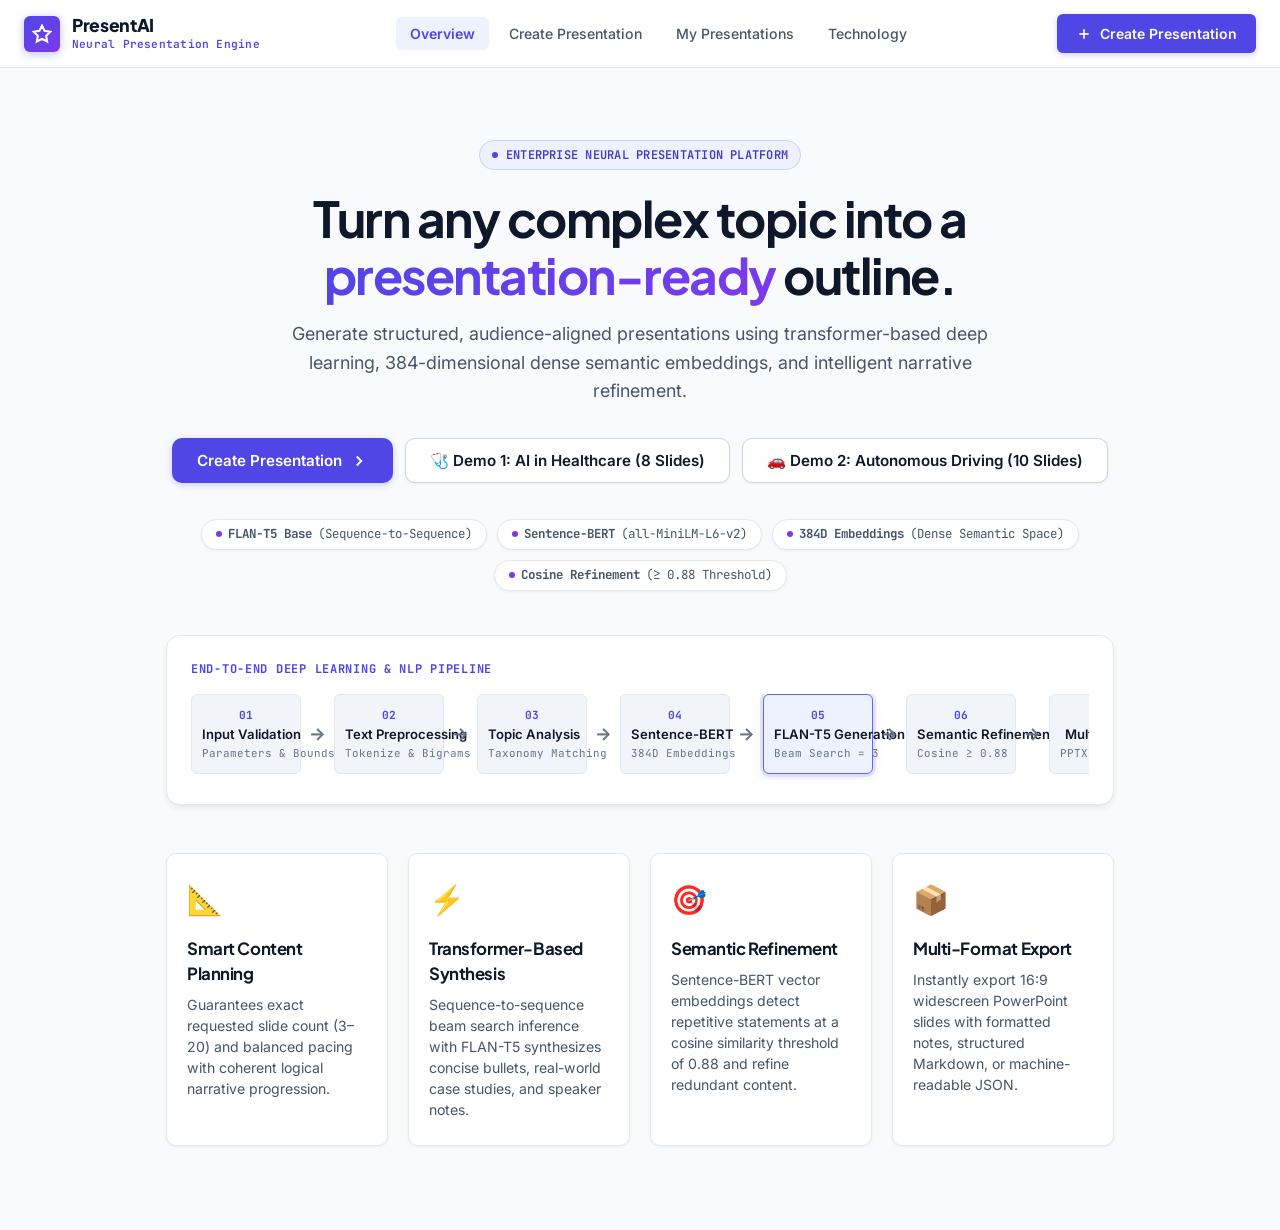
==== ai_presentation_generator/frontend/index.html @ 5491ff40 "feat: complete AI Presentation Generator with neural NLP pipeline, Stitch UI, and clean PPTX export" ====
<!DOCTYPE html>
<html lang="en">
<head>
  <meta charset="UTF-8">
  <meta name="viewport" content="width=device-width, initial-scale=1.0">
  <title>PresentAI | Deep Learning Presentation Engine</title>
  <link rel="preconnect" href="https://fonts.googleapis.com">
  <link rel="preconnect" href="https://fonts.gstatic.com" crossorigin>
  <link href="https://fonts.googleapis.com/css2?family=Inter:wght@300;400;500;600;700&family=JetBrains+Mono:wght@400;500;600&family=Plus+Jakarta+Sans:wght@500;600;700;800&display=swap" rel="stylesheet">
  <link rel="stylesheet" href="style.css">
</head>
<body>

  <!-- Top Navigation Bar -->
  <header class="navbar">
    <div class="nav-container">
      <div class="brand" onclick="navigateTo('landing')">
        <div class="brand-icon">
          <svg width="20" height="20" viewBox="0 0 24 24" fill="none" stroke="currentColor" stroke-width="2.5"><polygon points="12 2 15.09 8.26 22 9.27 17 14.14 18.18 21.02 12 17.77 5.82 21.02 7 14.14 2 9.27 8.91 8.26 12 2"></polygon></svg>
        </div>
        <div class="brand-text">
          <span class="brand-title">PresentAI</span>
          <span class="brand-sub">Neural Presentation Engine</span>
        </div>
      </div>

      <nav class="nav-links">
        <button class="nav-btn active" id="nav-btn-landing" onclick="navigateTo('landing')">Overview</button>
        <button class="nav-btn" id="nav-btn-create" onclick="navigateTo('create')">Create Presentation</button>
        <button class="nav-btn" id="nav-btn-history" onclick="navigateTo('history')">My Presentations</button>
        <button class="nav-btn" id="nav-btn-about" onclick="navigateTo('about')">Technology</button>
      </nav>

      <div class="nav-actions">
        <button class="btn btn-primary" onclick="navigateTo('create')">
          <svg width="16" height="16" viewBox="0 0 24 24" fill="none" stroke="currentColor" stroke-width="2.5"><line x1="12" y1="5" x2="12" y2="19"></line><line x1="5" y1="12" x2="19" y2="12"></line></svg>
          Create Presentation
        </button>
      </div>
    </div>
  </header>

  <!-- Main Application Container -->
  <main class="main-content">

    <!-- ==================== SCREEN 1: LANDING PAGE ==================== -->
    <section id="screen-landing" class="screen-view active">
      <div class="hero-section">
        <div class="badge-pill">
          <span class="badge-dot"></span>
          ENTERPRISE NEURAL PRESENTATION PLATFORM
        </div>
        <h1 class="hero-headline">
          Turn any complex topic into a <span class="gradient-text">presentation-ready</span> outline.
        </h1>
        <p class="hero-description">
          Generate structured, audience-aligned presentations using transformer-based deep learning, 384-dimensional dense semantic embeddings, and intelligent narrative refinement.
        </p>

        <div class="hero-actions">
          <button class="btn btn-primary btn-lg" onclick="navigateTo('create')">
            Create Presentation
            <svg width="18" height="18" viewBox="0 0 24 24" fill="none" stroke="currentColor" stroke-width="2.5"><polyline points="9 18 15 12 9 6"></polyline></svg>
          </button>
          <button class="btn btn-secondary btn-lg" onclick="loadDemoPresentation('healthcare')">
            🩺 Demo 1: AI in Healthcare (8 Slides)
          </button>
          <button class="btn btn-secondary btn-lg" onclick="loadDemoPresentation('autonomous_driving')">
            🚗 Demo 2: Autonomous Driving (10 Slides)
          </button>
        </div>

        <!-- Tech Badges -->
        <div class="tech-badges-row">
          <div class="tech-badge">
            <span class="tech-badge-dot"></span>
            <strong>FLAN-T5 Base</strong> (Sequence-to-Sequence)
          </div>
          <div class="tech-badge">
            <span class="tech-badge-dot"></span>
            <strong>Sentence-BERT</strong> (all-MiniLM-L6-v2)
          </div>
          <div class="tech-badge">
            <span class="tech-badge-dot"></span>
            <strong>384D Embeddings</strong> (Dense Semantic Space)
          </div>
          <div class="tech-badge">
            <span class="tech-badge-dot"></span>
            <strong>Cosine Refinement</strong> (&ge; 0.88 Threshold)
          </div>
        </div>

        <!-- Visual Pipeline Representation -->
        <div class="pipeline-card">
          <div class="pipeline-title">END-TO-END DEEP LEARNING & NLP PIPELINE</div>
          <div class="pipeline-flow">
            <div class="flow-step">
              <div class="step-num">01</div>
              <div class="step-name">Input Validation</div>
              <div class="step-sub">Parameters & Bounds</div>
            </div>
            <div class="flow-arrow">&rarr;</div>
            <div class="flow-step">
              <div class="step-num">02</div>
              <div class="step-name">Text Preprocessing</div>
              <div class="step-sub">Tokenize & Bigrams</div>
            </div>
            <div class="flow-arrow">&rarr;</div>
            <div class="flow-step">
              <div class="step-num">03</div>
              <div class="step-name">Topic Analysis</div>
              <div class="step-sub">Taxonomy Matching</div>
            </div>
            <div class="flow-arrow">&rarr;</div>
            <div class="flow-step">
              <div class="step-num">04</div>
              <div class="step-name">Sentence-BERT</div>
              <div class="step-sub">384D Embeddings</div>
            </div>
            <div class="flow-arrow">&rarr;</div>
            <div class="flow-step highlight">
              <div class="step-num">05</div>
              <div class="step-name">FLAN-T5 Generation</div>
              <div class="step-sub">Beam Search = 3</div>
            </div>
            <div class="flow-arrow">&rarr;</div>
            <div class="flow-step">
              <div class="step-num">06</div>
              <div class="step-name">Semantic Refinement</div>
              <div class="step-sub">Cosine &ge; 0.88</div>
            </div>
            <div class="flow-arrow">&rarr;</div>
            <div class="flow-step">
              <div class="step-num">07</div>
              <div class="step-name">Multi-Export</div>
              <div class="step-sub">PPTX / MD / JSON</div>
            </div>
          </div>
        </div>

        <!-- Feature Cards Grid -->
        <div class="features-grid">
          <div class="feature-card">
            <div class="feature-icon">📐</div>
            <h3>Smart Content Planning</h3>
            <p>Guarantees exact requested slide count (3–20) and balanced pacing with coherent logical narrative progression.</p>
          </div>
          <div class="feature-card">
            <div class="feature-icon">⚡</div>
            <h3>Transformer-Based Synthesis</h3>
            <p>Sequence-to-sequence beam search inference with FLAN-T5 synthesizes concise bullets, real-world case studies, and speaker notes.</p>
          </div>
          <div class="feature-card">
            <div class="feature-icon">🎯</div>
            <h3>Semantic Refinement</h3>
            <p>Sentence-BERT vector embeddings detect repetitive statements at a cosine similarity threshold of 0.88 and refine redundant content.</p>
          </div>
          <div class="feature-card">
            <div class="feature-icon">📦</div>
            <h3>Multi-Format Export</h3>
            <p>Instantly export 16:9 widescreen PowerPoint slides with formatted notes, structured Markdown, or machine-readable JSON.</p>
          </div>
        </div>
      </div>
    </section>

    <!-- ==================== SCREEN 2: CREATE PRESENTATION ==================== -->
    <section id="screen-create" class="screen-view">
      <div class="create-layout">
        <!-- LEFT: Input Panel -->
        <div class="panel input-panel">
          <div class="panel-header">
            <h2 class="panel-title">Create your presentation</h2>
            <p class="panel-desc">Configure your presentation parameters or choose a featured preset below.</p>
          </div>

          <!-- Featured Quick Templates / Presets -->
          <div class="presets-section">
            <div class="presets-label">FEATURED PRESETS (ONE-CLICK DEMO):</div>
            <div class="presets-btn-group">
              <button type="button" class="preset-btn" id="preset-btn-healthcare" onclick="applyPreset('healthcare')">
                🩺 AI in Healthcare (8 Slides, 12 min)
              </button>
              <button type="button" class="preset-btn" id="preset-btn-autodrive" onclick="applyPreset('autonomous_driving')">
                🚗 Autonomous Vehicles (10 Slides, 15 min)
              </button>
            </div>
          </div>

          <form id="presentation-form" onsubmit="handleGenerate(event)">
            <!-- Topic Input -->
            <div class="form-group">
              <label for="input-topic">Presentation Topic <span class="required">*</span></label>
              <input type="text" id="input-topic" class="form-control" placeholder="e.g. Artificial Intelligence in Healthcare" required value="Artificial Intelligence in Healthcare" oninput="updateLivePreview()">
            </div>

            <!-- Objective Input -->
            <div class="form-group">
              <label for="input-objective">Presentation Objective <span class="required">*</span></label>
              <textarea id="input-objective" class="form-control" rows="2" placeholder="What should your audience understand?" required oninput="updateLivePreview()">Explain how AI is transforming healthcare diagnosis and patient care</textarea>
            </div>

            <!-- Two Column Controls -->
            <div class="form-row">
              <div class="form-group col-half">
                <label for="select-audience">Target Audience</label>
                <select id="select-audience" class="form-control" onchange="updateLivePreview()">
                  <option value="College Students" selected>College Students</option>
                  <option value="Engineering Faculty">Engineering Faculty</option>
                  <option value="Researchers">Researchers</option>
                  <option value="Corporate Executives">Corporate Executives</option>
                  <option value="General Audience">General Audience</option>
                </select>
              </div>

              <div class="form-group col-half">
                <label for="select-type">Presentation Type</label>
                <select id="select-type" class="form-control" onchange="updateLivePreview()">
                  <option value="Technical Seminar" selected>Technical Seminar</option>
                  <option value="Academic Presentation">Academic Presentation</option>
                  <option value="Workshop">Workshop</option>
                  <option value="Case Study">Case Study</option>
                  <option value="Research Presentation">Research Presentation</option>
                  <option value="Corporate Briefing">Corporate Briefing</option>
                </select>
              </div>
            </div>

            <!-- Difficulty Segmented Radio -->
            <div class="form-group">
              <label>Difficulty Level</label>
              <div class="segmented-control">
                <input type="radio" id="diff-beginner" name="difficulty" value="Beginner" onchange="updateLivePreview()">
                <label for="diff-beginner">Beginner</label>

                <input type="radio" id="diff-intermediate" name="difficulty" value="Intermediate" checked onchange="updateLivePreview()">
                <label for="diff-intermediate">Intermediate</label>

                <input type="radio" id="diff-advanced" name="difficulty" value="Advanced" onchange="updateLivePreview()">
                <label for="diff-advanced">Advanced</label>
              </div>
            </div>

            <!-- Sliders: Slides and Duration -->
            <div class="form-row sliders-row">
              <div class="form-group col-half">
                <div class="slider-header">
                  <label for="range-slides">Slide Count (3–20)</label>
                  <span class="range-badge" id="val-slides">8 slides</span>
                </div>
                <input type="range" id="range-slides" min="3" max="20" value="8" class="range-slider" oninput="document.getElementById('val-slides').innerText = this.value + ' slides'; updateLivePreview()">
              </div>

              <div class="form-group col-half">
                <div class="slider-header">
                  <label for="range-duration">Duration (3–60 min)</label>
                  <span class="range-badge" id="val-duration">12 mins</span>
                </div>
                <input type="range" id="range-duration" min="3" max="60" value="12" class="range-slider" oninput="document.getElementById('val-duration').innerText = this.value + ' mins'; updateLivePreview()">
              </div>
            </div>

            <!-- Error Banner -->
            <div id="form-error-banner" class="alert-box alert-error" style="display: none;"></div>

            <!-- Submit Button -->
            <div class="form-actions">
              <button type="submit" class="btn btn-primary btn-block btn-lg" id="btn-generate">
                <svg width="18" height="18" viewBox="0 0 24 24" fill="none" stroke="currentColor" stroke-width="2.5"><polygon points="13 2 3 14 12 14 11 22 21 10 12 10 13 2"></polygon></svg>
                Generate Presentation
              </button>
            </div>
          </form>
        </div>

        <!-- RIGHT: Live Summary & System Info Panel -->
        <div class="panel preview-panel">
          <div class="panel-header">
            <h3 class="panel-title">Presentation Preview</h3>
            <p class="panel-desc">Live outline preview and deep learning runtime configuration.</p>
          </div>

          <div class="preview-box">
            <div class="preview-meta">
              <div class="preview-badge" id="preview-domain-tag">Healthcare / Tech</div>
              <h3 id="preview-topic-title" class="preview-title">Artificial Intelligence in Healthcare</h3>
              <p id="preview-objective-text" class="preview-desc">Explain how AI is transforming healthcare diagnosis and patient care</p>
            </div>

            <div class="preview-stats-grid">
              <div class="pstat-item">
                <div class="pstat-label">SLIDES</div>
                <div class="pstat-value" id="preview-stat-slides">8</div>
              </div>
              <div class="pstat-item">
                <div class="pstat-label">DURATION</div>
                <div class="pstat-value" id="preview-stat-duration">12 min</div>
              </div>
              <div class="pstat-item">
                <div class="pstat-label">PACE</div>
                <div class="pstat-value" id="preview-stat-pace">1.5 m/slide</div>
              </div>
              <div class="pstat-item">
                <div class="pstat-label">AUDIENCE</div>
                <div class="pstat-value" id="preview-stat-audience">College</div>
              </div>
            </div>

            <div class="system-specs-card">
              <div class="specs-title">ACTIVE NEURAL CONFIGURATION</div>
              <div class="spec-row">
                <span>Generation Model:</span>
                <strong>google/flan-t5-base</strong>
              </div>
              <div class="spec-row">
                <span>Semantic Model:</span>
                <strong>all-MiniLM-L6-v2</strong>
              </div>
              <div class="spec-row">
                <span>Embedding Size:</span>
                <strong>384 dimensions</strong>
              </div>
              <div class="spec-row">
                <span>Similarity Threshold:</span>
                <strong>0.88 Cosine</strong>
              </div>
              <div class="spec-row">
                <span>Execution Device:</span>
                <strong id="device-indicator">Apple Silicon MPS / GPU</strong>
              </div>
            </div>
          </div>
        </div>
      </div>
    </section>

    <!-- ==================== SCREEN 3: GENERATION STATE ==================== -->
    <section id="screen-generating" class="screen-view">
      <div class="generating-container">
        <div class="generating-card">
          <div class="generating-header">
            <div class="spinner-ring"></div>
            <h2>Building your presentation...</h2>
            <p>The neural engine is analyzing your topic and synthesizing a structured presentation deck.</p>
          </div>

          <!-- Dynamic Status -->
          <div class="dynamic-status-pill">
            <span class="status-pulse"></span>
            <span id="gen-status-text">FLAN-T5 is generating slide 1 of 8...</span>
          </div>

          <!-- Real Progress Stepper -->
          <div class="stepper-list">
            <div class="step-item completed" id="step-1">
              <div class="step-icon">✓</div>
              <div class="step-content">
                <div class="step-label">Input validated</div>
                <div class="step-details">Slide count, topic bounds, and objective verified</div>
              </div>
            </div>
            <div class="step-item completed" id="step-2">
              <div class="step-icon">✓</div>
              <div class="step-content">
                <div class="step-label">Text preprocessing</div>
                <div class="step-details">Whitespace normalization, tokens, and keyphrase scoring</div>
              </div>
            </div>
            <div class="step-item completed" id="step-3">
              <div class="step-icon">✓</div>
              <div class="step-content">
                <div class="step-label">Topic analysis</div>
                <div class="step-details">Domain taxonomy matching and depth estimation</div>
              </div>
            </div>
            <div class="step-item completed" id="step-4">
              <div class="step-icon">✓</div>
              <div class="step-content">
                <div class="step-label">Semantic embeddings</div>
                <div class="step-details">Sentence-BERT 384D dense vector calculation</div>
              </div>
            </div>
            <div class="step-item active" id="step-5">
              <div class="step-icon">●</div>
              <div class="step-content">
                <div class="step-label">Content planning</div>
                <div class="step-details">Exact slide count structure & time allocation</div>
              </div>
            </div>
            <div class="step-item pending" id="step-6">
              <div class="step-icon">○</div>
              <div class="step-content">
                <div class="step-label">Transformer generation</div>
                <div class="step-details">google/flan-t5-base beam search sequence generation</div>
              </div>
            </div>
            <div class="step-item pending" id="step-7">
              <div class="step-icon">○</div>
              <div class="step-content">
                <div class="step-label">Semantic refinement</div>
                <div class="step-details">Cosine threshold &ge; 0.88 redundancy reduction</div>
              </div>
            </div>
            <div class="step-item pending" id="step-8">
              <div class="step-icon">○</div>
              <div class="step-content">
                <div class="step-label">Presentation ready</div>
                <div class="step-details">Output packaging for display and multi-format export</div>
              </div>
            </div>
          </div>
        </div>
      </div>
    </section>

    <!-- ==================== SCREEN 4: GENERATED PRESENTATION ==================== -->
    <section id="screen-result" class="screen-view">
      <div class="result-container">
        <!-- Result Header -->
        <div class="result-header">
          <div class="result-title-group">
            <span class="badge-pill">AI-GENERATED PRESENTATION OUTLINE</span>
            <h1 class="result-title" id="res-topic-title">Artificial Intelligence in Healthcare</h1>
            <p class="result-subtitle" id="res-objective-text">Explain how AI is transforming healthcare diagnosis and patient care</p>
          </div>

          <div class="result-top-actions">
            <button class="btn btn-secondary" onclick="navigateToDetail(0)">
              <svg width="16" height="16" viewBox="0 0 24 24" fill="none" stroke="currentColor" stroke-width="2.5"><rect x="3" y="3" width="18" height="18" rx="2" ry="2"></rect><line x1="9" y1="3" x2="9" y2="21"></line></svg>
              Slide Presentation View
            </button>
            <button class="btn btn-secondary" onclick="handleRefineCurrent()">
              <svg width="16" height="16" viewBox="0 0 24 24" fill="none" stroke="currentColor" stroke-width="2.5"><path d="M21.5 2v6h-6M21.34 15.57a10 10 0 1 1-.57-8.38l5.67-5.67"></path></svg>
              Refine Redundancy
            </button>
            <button class="btn btn-primary" onclick="openExportModal()">
              <svg width="16" height="16" viewBox="0 0 24 24" fill="none" stroke="currentColor" stroke-width="2.5"><path d="M21 15v4a2 2 0 0 1-2 2H5a2 2 0 0 1-2-2v-4"></path><polyline points="7 10 12 15 17 10"></polyline><line x1="12" y1="15" x2="12" y2="3"></line></svg>
              Export Presentation
            </button>
          </div>
        </div>

        <!-- Top Statistics Ribbon -->
        <div class="stats-ribbon">
          <div class="ribbon-card">
            <div class="ribbon-label">Detected Domain</div>
            <div class="ribbon-val" id="stat-domain">Healthcare</div>
          </div>
          <div class="ribbon-card">
            <div class="ribbon-label">Slides</div>
            <div class="ribbon-val" id="stat-slides">8</div>
          </div>
          <div class="ribbon-card">
            <div class="ribbon-label">Duration</div>
            <div class="ribbon-val" id="stat-duration">12 min</div>
          </div>
          <div class="ribbon-card">
            <div class="ribbon-label">Difficulty</div>
            <div class="ribbon-val" id="stat-difficulty">Intermediate</div>
          </div>
          <div class="ribbon-card">
            <div class="ribbon-label">Content Refinement</div>
            <div class="ribbon-val success">Completed</div>
          </div>
          <div class="ribbon-card">
            <div class="ribbon-label">Redundant Points Removed</div>
            <div class="ribbon-val accent" id="stat-redundant">0</div>
          </div>
        </div>

        <!-- Slide Cards List -->
        <div class="slides-list" id="slides-cards-container">
          <!-- Dynamically Populated with Expandable Cards -->
        </div>
      </div>
    </section>

    <!-- ==================== SCREEN 5: SLIDE DETAIL VIEW ==================== -->
    <section id="screen-detail" class="screen-view">
      <div class="detail-container">
        <!-- Top Back Bar -->
        <div class="detail-topbar">
          <button class="btn btn-secondary btn-sm" onclick="navigateTo('result')">
            <svg width="16" height="16" viewBox="0 0 24 24" fill="none" stroke="currentColor" stroke-width="2.5"><line x1="19" y1="12" x2="5" y2="12"></line><polyline points="12 19 5 12 12 5"></polyline></svg>
            Back to All Slides
          </button>
          <div class="detail-counter">
            Slide <span id="detail-current-no">01</span> of <span id="detail-total-no">08</span>
          </div>
          <div class="detail-topbar-actions">
            <button class="btn btn-secondary btn-sm" onclick="openExportModal()">Export</button>
          </div>
        </div>

        <div class="detail-split-layout">
          <!-- LEFT: Slide Navigation (01, 02, ...) -->
          <div class="detail-nav-pane">
            <div class="nav-pane-title">SLIDES OUTLINE</div>
            <div class="detail-nav-list" id="detail-nav-thumbnails">
              <!-- Dynamically populated 01, 02 ... -->
            </div>
          </div>

          <!-- RIGHT: Large Slide Preview -->
          <div class="detail-preview-pane">
            <div class="slide-canvas" id="slide-canvas">
              <div class="canvas-header">
                <div class="canvas-badge" id="canvas-badge">SLIDE 01</div>
                <div class="canvas-time" id="canvas-time">⏱ 1.5 min</div>
              </div>

              <h2 class="canvas-title" id="canvas-title" contenteditable="false">Introduction to Artificial Intelligence in Healthcare</h2>
              <div class="canvas-purpose" id="canvas-purpose">Purpose: Introduce the role of AI in modern healthcare.</div>

              <div class="canvas-body">
                <div class="canvas-bullets-col">
                  <h4 class="canvas-col-title">KEY DISCUSSION POINTS</h4>
                  <ul class="canvas-bullets-list" id="canvas-bullets">
                    <!-- Bullets -->
                  </ul>
                </div>
              </div>

              <div class="canvas-notes-bar">
                <strong>Speaker Notes:</strong>
                <p id="canvas-speaker-notes">Explain the importance of AI in healthcare and introduce the major areas covered in the presentation.</p>
              </div>
            </div>

            <!-- Slide Navigation Controls -->
            <div class="canvas-controls">
              <button class="btn btn-secondary" id="btn-prev-slide" onclick="navigateSlide(-1)">
                <svg width="16" height="16" viewBox="0 0 24 24" fill="none" stroke="currentColor" stroke-width="2.5"><polyline points="15 18 9 12 15 6"></polyline></svg>
                Previous
              </button>

              <div class="canvas-action-group">
                <button class="btn btn-secondary" onclick="toggleEditCurrentSlide()" id="btn-edit-slide">
                  <svg width="16" height="16" viewBox="0 0 24 24" fill="none" stroke="currentColor" stroke-width="2.5"><path d="M11 4H4a2 2 0 0 0-2 2v14a2 2 0 0 0 2 2h14a2 2 0 0 0 2-2v-7"></path><path d="M18.5 2.5a2.121 2.121 0 0 1 3 3L12 15l-4 1 1-4 9.5-9.5z"></path></svg>
                  Edit Content
                </button>
                <button class="btn btn-secondary" onclick="handleRegenerateSingleSlide()">
                  <svg width="16" height="16" viewBox="0 0 24 24" fill="none" stroke="currentColor" stroke-width="2.5"><path d="M23 4v6h-6M1 20v-6h6"></path><path d="M3.51 9a9 9 0 0 1 14.85-3.36L23 10M1 14l4.64 4.36A9 9 0 0 0 20.49 15"></path></svg>
                  Regenerate Slide
                </button>
              </div>

              <button class="btn btn-primary" id="btn-next-slide" onclick="navigateSlide(1)">
                Next
                <svg width="16" height="16" viewBox="0 0 24 24" fill="none" stroke="currentColor" stroke-width="2.5"><polyline points="9 18 15 12 9 6"></polyline></svg>
              </button>
            </div>
          </div>
        </div>
      </div>
    </section>

    <!-- ==================== SCREEN 7: MY PRESENTATIONS ==================== -->
    <section id="screen-history" class="screen-view">
      <div class="history-container">
        <div class="history-header">
          <div>
            <h1 class="page-title">My Presentations</h1>
            <p class="page-subtitle">Access previously generated presentation outlines and export archives.</p>
          </div>
          <button class="btn btn-primary" onclick="navigateTo('create')">+ New Presentation</button>
        </div>

        <div class="history-filter-bar">
          <div class="search-input-wrap">
            <svg width="16" height="16" viewBox="0 0 24 24" fill="none" stroke="currentColor" stroke-width="2.5"><circle cx="11" cy="11" r="8"></circle><line x1="21" y1="21" x2="16.65" y2="16.65"></line></svg>
            <input type="text" id="history-search-input" placeholder="Search presentations..." oninput="renderHistoryCards()">
          </div>

          <div class="filter-pills" id="history-filter-pills">
            <button class="filter-pill active" onclick="setHistoryFilter('All')">All</button>
            <button class="filter-pill" onclick="setHistoryFilter('Recent')">Recent</button>
            <button class="filter-pill" onclick="setHistoryFilter('Technical Seminar')">Technical</button>
            <button class="filter-pill" onclick="setHistoryFilter('Academic Presentation')">Academic</button>
            <button class="filter-pill" onclick="setHistoryFilter('Case Study')">Case Study</button>
          </div>
        </div>

        <!-- History Cards Grid -->
        <div class="history-grid" id="history-cards-grid">
          <!-- Populated from localStorage -->
        </div>
      </div>
    </section>

    <!-- ==================== SCREEN 8: ABOUT / SYSTEM ARCHITECTURE ==================== -->
    <section id="screen-about" class="screen-view">
      <div class="about-container">
        <div class="about-hero">
          <span class="badge-pill">DEEP LEARNING PLATFORM ARCHITECTURE</span>
          <h1 class="about-title">How the AI Engine Works</h1>
          <p class="about-desc">
            End-to-End Deep Learning Architecture, Pretrained Transformer Models, Semantic Embeddings, and Multi-Format Presentation Synthesis.
          </p>
        </div>

        <!-- Technical Pipeline Flowchart -->
        <div class="arch-card">
          <h3 class="arch-card-title">NEURAL PIPELINE FLOWCHART</h3>
          <div class="pipeline-vertical">
            <div class="pv-step">
              <div class="pv-dot"></div>
              <div class="pv-body">
                <strong>USER INPUT SPECIFICATION</strong>
                <span>Topic, Objective, Target Audience, Slide Count (3–20), Duration (3–60 min), Difficulty</span>
              </div>
            </div>
            <div class="pv-arrow">&darr;</div>
            <div class="pv-step">
              <div class="pv-dot"></div>
              <div class="pv-body">
                <strong>INPUT VALIDATION</strong>
                <span>Boundary verification, character checks, range enforcement (exact slides & duration budgeting)</span>
              </div>
            </div>
            <div class="pv-arrow">&darr;</div>
            <div class="pv-step">
              <div class="pv-dot"></div>
              <div class="pv-body">
                <strong>TEXT PREPROCESSING</strong>
                <span>Whitespace normalization, tokenization, stopword filtering, unigram/bigram candidate extraction</span>
              </div>
            </div>
            <div class="pv-arrow">&darr;</div>
            <div class="pv-step">
              <div class="pv-dot"></div>
              <div class="pv-body">
                <strong>TOPIC ANALYSIS & DEPTH ESTIMATION</strong>
                <span>Domain taxonomy across Healthcare, Technology, Finance, Environmental Science, Education</span>
              </div>
            </div>
            <div class="pv-arrow">&darr;</div>
            <div class="pv-step highlight-card">
              <div class="pv-dot"></div>
              <div class="pv-body">
                <strong>SENTENCE-BERT SEMANTIC EMBEDDING</strong>
                <span>all-MiniLM-L6-v2 produces 384-dimensional dense semantic vectors</span>
              </div>
            </div>
            <div class="pv-arrow">&darr;</div>
            <div class="pv-step">
              <div class="pv-dot"></div>
              <div class="pv-body">
                <strong>CONTENT PLANNER</strong>
                <span>Guarantees exact requested slide count and balanced minutes-per-slide pacing</span>
              </div>
            </div>
            <div class="pv-arrow">&darr;</div>
            <div class="pv-step highlight-card">
              <div class="pv-dot"></div>
              <div class="pv-body">
                <strong>FLAN-T5 TRANSFORMER GENERATION</strong>
                <span>google/flan-t5-base sequence-to-sequence beam search (beams=3, no_repeat_ngram=2)</span>
              </div>
            </div>
            <div class="pv-arrow">&darr;</div>
            <div class="pv-step">
              <div class="pv-dot"></div>
              <div class="pv-body">
                <strong>SLIDE STRUCTURE GENERATION</strong>
                <span>Synthesizes titles, 3–5 concise bullets, applied case studies, and speaker notes</span>
              </div>
            </div>
            <div class="pv-arrow">&darr;</div>
            <div class="pv-step highlight-card">
              <div class="pv-dot"></div>
              <div class="pv-body">
                <strong>SEMANTIC CONTENT REFINEMENT</strong>
                <span>SBERT cosine similarity &ge; 0.88 detects redundancy; FLAN-T5 generates distinct alternatives</span>
              </div>
            </div>
            <div class="pv-arrow">&darr;</div>
            <div class="pv-step">
              <div class="pv-dot"></div>
              <div class="pv-body">
                <strong>MULTI-FORMAT EXPORT</strong>
                <span>python-pptx 16:9 widescreen presentation, Markdown outline, structured JSON</span>
              </div>
            </div>
          </div>
        </div>

        <!-- Tech Cards Grid -->
        <div class="tech-cards-grid">
          <div class="tech-card">
            <div class="tech-card-header">
              <span class="tech-tag">GENERATION</span>
              <h3>FLAN-T5</h3>
            </div>
            <div class="tech-model-id">google/flan-t5-base</div>
            <p>
              Pretrained sequence-to-sequence transformer model fine-tuned on chain-of-thought instruction datasets. Used for prompt-guided slide content generation with beam search = 3.
            </p>
          </div>

          <div class="tech-card">
            <div class="tech-card-header">
              <span class="tech-tag">EMBEDDING</span>
              <h3>Sentence-BERT</h3>
            </div>
            <div class="tech-model-id">sentence-transformers/all-MiniLM-L6-v2</div>
            <p>
              Pretrained Siamese dual-encoder neural network mapping sentences into a 384-dimensional dense semantic space for pairwise cosine similarity evaluation.
            </p>
          </div>

          <div class="tech-card">
            <div class="tech-card-header">
              <span class="tech-tag">REFINEMENT</span>
              <h3>Semantic Refinement</h3>
            </div>
            <div class="tech-model-id">Cosine Threshold: 0.88</div>
            <p>
              Intra-slide and inter-slide bullet vectors are compared. Points exceeding the 0.88 threshold are flagged as redundant and replaced with complementary perspectives.
            </p>
          </div>

          <div class="tech-card">
            <div class="tech-card-header">
              <span class="tech-tag">PLANNING</span>
              <h3>Content Planning</h3>
            </div>
            <div class="tech-model-id">3–20 Slides | 3–60 Mins</div>
            <p>
              Enforces rigorous structure: Introduction &rarr; Background &rarr; Architecture &rarr; Methodology &rarr; Applications &rarr; Benchmarks &rarr; Conclusion.
            </p>
          </div>

          <div class="tech-card">
            <div class="tech-card-header">
              <span class="tech-tag">EXPORT</span>
              <h3>Multi-Format Export</h3>
            </div>
            <div class="tech-model-id">PPTX • Markdown • JSON</div>
            <p>
              Generates genuine 16:9 widescreen PowerPoint decks via python-pptx with embedded notes, GitHub-flavored Markdown, and full JSON hierarchies.
            </p>
          </div>

          <div class="tech-card">
            <div class="tech-card-header">
              <span class="tech-tag">HARDWARE</span>
              <h3>Hardware Acceleration</h3>
            </div>
            <div class="tech-model-id">MPS / CUDA / CPU</div>
            <p>
              Automatic device detection natively leverages Apple Silicon Metal Performance Shaders (MPS), NVIDIA CUDA, or optimized multi-threaded CPU tensor operations.
            </p>
          </div>
        </div>

        <!-- System Specifications Table -->
        <div class="specs-card-container">
          <h3>SYSTEM SPECIFICATIONS & PERFORMANCE BENCHMARKS</h3>
          <table class="specs-table">
            <tr>
              <td><strong>Generation Model</strong></td>
              <td><code>google/flan-t5-base</code> (Pretrained Sequence-to-Sequence Transformer)</td>
            </tr>
            <tr>
              <td><strong>Embedding Model</strong></td>
              <td><code>sentence-transformers/all-MiniLM-L6-v2</code></td>
            </tr>
            <tr>
              <td><strong>Vector Dimension</strong></td>
              <td>384 dense floating-point dimensions</td>
            </tr>
            <tr>
              <td><strong>Beam Search Configuration</strong></td>
              <td>num_beams = 3, no_repeat_ngram_size = 2, early_stopping = True</td>
            </tr>
            <tr>
              <td><strong>Redundancy Metric</strong></td>
              <td>Cosine Similarity &ge; 0.88</td>
            </tr>
            <tr>
              <td><strong>Supported Slide Count</strong></td>
              <td>3 to 20 slides (guaranteed exact output count)</td>
            </tr>
            <tr>
              <td><strong>Supported Duration</strong></td>
              <td>3 to 60 minutes (dynamic time allocation per slide)</td>
            </tr>
            <tr>
              <td><strong>Supported Domains</strong></td>
              <td>Healthcare, Deep Learning / Tech, Finance, Environmental Science, Education</td>
            </tr>
            <tr>
              <td><strong>Export File Formats</strong></td>
              <td>PPTX (16:9 Widescreen with notes), Markdown (.md), JSON (.json)</td>
            </tr>
            <tr>
              <td><strong>Detected Device</strong></td>
              <td><span id="platform-device-text">Apple Silicon MPS</span></td>
            </tr>
          </table>
        </div>

        <!-- Professional Platform Assurance -->
        <div class="platform-assurance-callout">
          <strong>Enterprise Quality Assurance:</strong>
          PresentAI uses sequence-to-sequence neural architectures and dense vector embeddings to generate structured presentation outlines. Generated decks are fully editable and downloadable in multiple presentation formats.
        </div>
      </div>
    </section>

  </main>

  <!-- ==================== SCREEN 6: EXPORT MODAL ==================== -->
  <div id="export-modal" class="modal-backdrop" onclick="closeExportModal(event)">
    <div class="modal-card" onclick="event.stopPropagation()">
      <div class="modal-header">
        <div>
          <h2 class="modal-title">Export your presentation</h2>
          <p class="modal-desc">Download your AI-generated presentation in your preferred format.</p>
        </div>
        <button class="modal-close-btn" onclick="closeExportModal()">&times;</button>
      </div>

      <div class="export-cards-grid">
        <!-- PPTX Card -->
        <div class="export-card">
          <div class="export-badge">POWERPOINT</div>
          <div class="export-format-code">PPTX</div>
          <p class="export-card-desc">16:9 widescreen presentation with slide layouts, case studies, and speaker notes.</p>
          <button class="btn btn-primary btn-block" onclick="triggerDownload('pptx')">
            <svg width="16" height="16" viewBox="0 0 24 24" fill="none" stroke="currentColor" stroke-width="2.5"><path d="M21 15v4a2 2 0 0 1-2 2H5a2 2 0 0 1-2-2v-4"></path><polyline points="7 10 12 15 17 10"></polyline><line x1="12" y1="15" x2="12" y2="3"></line></svg>
            Download PPTX
          </button>
        </div>

        <!-- Markdown Card -->
        <div class="export-card">
          <div class="export-badge">MARKDOWN</div>
          <div class="export-format-code">MD</div>
          <p class="export-card-desc">Structured presentation outline with headings, bullets, case studies, and talk notes.</p>
          <button class="btn btn-secondary btn-block" onclick="triggerDownload('markdown')">
            <svg width="16" height="16" viewBox="0 0 24 24" fill="none" stroke="currentColor" stroke-width="2.5"><path d="M21 15v4a2 2 0 0 1-2 2H5a2 2 0 0 1-2-2v-4"></path><polyline points="7 10 12 15 17 10"></polyline><line x1="12" y1="15" x2="12" y2="3"></line></svg>
            Download Markdown
          </button>
        </div>

        <!-- JSON Card -->
        <div class="export-card">
          <div class="export-badge">MACHINE-READABLE</div>
          <div class="export-format-code">JSON</div>
          <p class="export-card-desc">Valid machine-readable presentation hierarchy with full metadata and slides schema.</p>
          <button class="btn btn-secondary btn-block" onclick="triggerDownload('json')">
            <svg width="16" height="16" viewBox="0 0 24 24" fill="none" stroke="currentColor" stroke-width="2.5"><path d="M21 15v4a2 2 0 0 1-2 2H5a2 2 0 0 1-2-2v-4"></path><polyline points="7 10 12 15 17 10"></polyline><line x1="12" y1="15" x2="12" y2="3"></line></svg>
            Download JSON
          </button>
        </div>
      </div>

      <div class="modal-footer-note">
        <svg width="14" height="14" viewBox="0 0 24 24" fill="none" stroke="currentColor" stroke-width="2"><circle cx="12" cy="12" r="10"></circle><line x1="12" y1="8" x2="12" y2="12"></line><line x1="12" y1="16" x2="12.01" y2="16"></line></svg>
        Ready for presentation delivery. All slides can be edited directly before downloading.
      </div>
    </div>
  </div>

  <script src="app.js"></script>
</body>
</html>
---- ai_presentation_generator/frontend/style.css ----
/* ==========================================================================
   PRESENTAI DESIGN SYSTEM (Powered by Google Stitch)
   Design System: Academic Neural Studio
   Synthesized Precision • Modern Technical Minimalism • Neural Luminescence
   ========================================================================== */

@import url('https://fonts.googleapis.com/css2?family=Inter:wght@400;500;600;700&family=JetBrains+Mono:wght@400;500;600&family=Plus+Jakarta+Sans:wght@500;600;700;800&display=swap');

:root {
  /* Typography Tokens */
  --font-display: 'Plus Jakarta Sans', -apple-system, BlinkMacSystemFont, sans-serif;
  --font-sans: 'Inter', -apple-system, BlinkMacSystemFont, sans-serif;
  --font-mono: 'JetBrains Mono', SFMono-Regular, Menlo, Monaco, Consolas, monospace;

  /* Color Palette Tokens (Fidelity) */
  --color-primary: #4f46e5;
  --color-primary-hover: #4338ca;
  --color-primary-active: #3730a3;
  --color-secondary: #7c3aed;
  --color-tertiary: #3b82f6;
  --color-neutral-dark: #0f172a;

  --bg-canvas: #f8fafc;
  --bg-surface: #ffffff;
  --bg-subtle: #f1f5f9;
  --bg-chip: #eef2ff;

  --border-light: #e2e8f0;
  --border-medium: #cbd5e1;
  --border-focus: #6366f1;

  --text-primary: #0f172a;
  --text-secondary: #475569;
  --text-muted: #64748b;
  --text-inverse: #ffffff;
  --text-brand: #4338ca;

  /* Status Colors */
  --status-success: #10b981;
  --status-success-bg: #ecfdf5;
  --status-success-border: #a7f3d0;
  --status-success-text: #065f46;

  --status-warning: #f59e0b;
  --status-warning-bg: #fffbeb;
  --status-warning-border: #fde68a;
  --status-warning-text: #92400e;

  /* Elevation Tokens */
  --shadow-level-1: 0 1px 3px 0 rgba(15, 23, 42, 0.05), 0 1px 2px -1px rgba(15, 23, 42, 0.03);
  --shadow-level-2: 0 4px 6px -1px rgba(15, 23, 42, 0.07), 0 2px 4px -2px rgba(15, 23, 42, 0.04);
  --shadow-level-3: 0 10px 15px -3px rgba(15, 23, 42, 0.08), 0 4px 6px -4px rgba(15, 23, 42, 0.03);

  /* Neural Luminescence */
  --glow-neural: 0 0 0 3px rgba(99, 102, 241, 0.15), 0 4px 12px rgba(79, 70, 229, 0.1);
  --glow-button: 0 0 12px rgba(79, 70, 229, 0.35);

  --radius-sm: 6px;
  --radius-md: 10px;
  --radius-lg: 14px;
  --radius-xl: 18px;
  --radius-full: 9999px;

  --transition-fast: 0.15s cubic-bezier(0.4, 0, 0.2, 1);
  --transition-normal: 0.25s cubic-bezier(0.4, 0, 0.2, 1);
}

/* Reset & Global */
* {
  box-sizing: border-box;
  margin: 0;
  padding: 0;
}

body {
  font-family: var(--font-sans);
  background-color: var(--bg-canvas);
  color: var(--text-primary);
  line-height: 1.5;
  -webkit-font-smoothing: antialiased;
  min-height: 100vh;
  display: flex;
  flex-direction: column;
}

h1, h2, h3, h4, h5, h6 {
  font-family: var(--font-display);
  color: var(--text-primary);
  font-weight: 700;
  letter-spacing: -0.025em;
}

/* Navbar */
.navbar {
  position: sticky;
  top: 0;
  z-index: 100;
  background: rgba(255, 255, 255, 0.94);
  backdrop-filter: blur(12px);
  -webkit-backdrop-filter: blur(12px);
  border-bottom: 1px solid var(--border-light);
  height: 68px;
}

.nav-container {
  max-width: 1280px;
  margin: 0 auto;
  padding: 0 24px;
  height: 100%;
  display: flex;
  align-items: center;
  justify-content: space-between;
}

.brand {
  display: flex;
  align-items: center;
  gap: 12px;
  cursor: pointer;
  user-select: none;
}

.brand-icon {
  width: 36px;
  height: 36px;
  background: linear-gradient(135deg, var(--color-primary), var(--color-secondary));
  color: #ffffff;
  border-radius: var(--radius-sm);
  display: flex;
  align-items: center;
  justify-content: center;
  box-shadow: 0 2px 8px rgba(79, 70, 229, 0.35);
}

.brand-text {
  display: flex;
  flex-direction: column;
}

.brand-title {
  font-family: var(--font-display);
  font-weight: 800;
  font-size: 1.1rem;
  color: var(--text-primary);
  letter-spacing: -0.02em;
  line-height: 1.2;
}

.brand-sub {
  font-family: var(--font-mono);
  font-size: 0.7rem;
  font-weight: 600;
  color: var(--color-primary);
  letter-spacing: 0.02em;
}

.nav-links {
  display: flex;
  align-items: center;
  gap: 6px;
}

.nav-btn {
  background: transparent;
  border: none;
  font-family: var(--font-sans);
  font-size: 0.88rem;
  font-weight: 500;
  color: var(--text-secondary);
  padding: 8px 14px;
  border-radius: var(--radius-sm);
  cursor: pointer;
  transition: all var(--transition-fast);
}

.nav-btn:hover {
  color: var(--color-primary);
  background: var(--bg-chip);
}

.nav-btn.active {
  color: var(--color-primary);
  background: var(--bg-chip);
  font-weight: 600;
}

.nav-actions {
  display: flex;
  align-items: center;
  gap: 12px;
}

/* Button Component Tokens */
.btn {
  display: inline-flex;
  align-items: center;
  justify-content: center;
  gap: 8px;
  font-family: var(--font-sans);
  font-size: 0.875rem;
  font-weight: 600;
  padding: 10px 18px;
  border-radius: var(--radius-sm);
  cursor: pointer;
  transition: all var(--transition-fast);
  border: 1px solid transparent;
  text-decoration: none;
  white-space: nowrap;
}

.btn-primary {
  background: var(--color-primary);
  color: var(--text-inverse);
  box-shadow: 0 2px 6px rgba(79, 70, 229, 0.25);
}

.btn-primary:hover {
  background: var(--color-primary-hover);
  box-shadow: var(--glow-button);
  transform: translateY(-1px);
}

.btn-primary:active {
  background: var(--color-primary-active);
}

.btn-secondary {
  background: var(--bg-surface);
  color: var(--text-primary);
  border-color: var(--border-medium);
  box-shadow: var(--shadow-level-1);
}

.btn-secondary:hover {
  background: var(--bg-canvas);
  border-color: var(--color-primary);
  color: var(--color-primary);
}

.btn-lg {
  padding: 12px 24px;
  font-size: 0.95rem;
  border-radius: var(--radius-md);
}

.btn-sm {
  padding: 6px 12px;
  font-size: 0.8rem;
}

.btn-block {
  width: 100%;
}

/* Badge & Chips Tokens */
.badge-pill {
  display: inline-flex;
  align-items: center;
  gap: 8px;
  background: var(--bg-chip);
  color: var(--text-brand);
  font-family: var(--font-mono);
  font-size: 0.75rem;
  font-weight: 600;
  padding: 5px 12px;
  border-radius: var(--radius-full);
  letter-spacing: 0.02em;
  border: 1px solid #c7d2fe;
}

.badge-dot {
  width: 6px;
  height: 6px;
  border-radius: 50%;
  background: var(--color-primary);
}

.tech-badges-row {
  display: flex;
  flex-wrap: wrap;
  align-items: center;
  justify-content: center;
  gap: 10px;
  margin-bottom: 44px;
}

.tech-badge {
  display: inline-flex;
  align-items: center;
  gap: 6px;
  background: var(--bg-surface);
  border: 1px solid var(--border-light);
  padding: 5px 14px;
  border-radius: var(--radius-full);
  font-family: var(--font-mono);
  font-size: 0.78rem;
  color: var(--text-secondary);
  box-shadow: var(--shadow-level-1);
}

.tech-badge-dot {
  width: 6px;
  height: 6px;
  border-radius: 50%;
  background: var(--color-secondary);
}

/* Layout */
.main-content {
  flex: 1;
  max-width: 1280px;
  width: 100%;
  margin: 0 auto;
  padding: 32px 24px 64px 24px;
}

.screen-view {
  display: none;
}

.screen-view.active {
  display: block;
  animation: fadeIn 0.25s ease-out;
}

@keyframes fadeIn {
  from { opacity: 0; transform: translateY(6px); }
  to { opacity: 1; transform: translateY(0); }
}

/* Hero Section */
.hero-section {
  text-align: center;
  padding: 40px 16px 20px 16px;
  max-width: 980px;
  margin: 0 auto;
}

.hero-headline {
  font-size: 3.1rem;
  line-height: 1.15;
  margin: 20px 0 16px 0;
  color: var(--text-primary);
  letter-spacing: -0.03em;
}

.gradient-text {
  background: linear-gradient(135deg, var(--color-primary) 0%, var(--color-secondary) 100%);
  -webkit-background-clip: text;
  -webkit-text-fill-color: transparent;
}

.hero-description {
  font-size: 1.12rem;
  color: var(--text-secondary);
  line-height: 1.6;
  max-width: 760px;
  margin: 0 auto 32px auto;
}

.hero-actions {
  display: flex;
  align-items: center;
  justify-content: center;
  gap: 12px;
  margin-bottom: 36px;
  flex-wrap: wrap;
}

/* Pipeline Track Card */
.pipeline-card {
  background: var(--bg-surface);
  border: 1px solid var(--border-light);
  border-radius: var(--radius-lg);
  padding: 24px;
  margin-bottom: 48px;
  box-shadow: var(--shadow-level-2);
  text-align: left;
}

.pipeline-title {
  font-family: var(--font-mono);
  font-size: 0.75rem;
  font-weight: 700;
  color: var(--color-primary);
  letter-spacing: 0.06em;
  text-transform: uppercase;
  margin-bottom: 16px;
}

.pipeline-flow {
  display: flex;
  align-items: center;
  justify-content: space-between;
  gap: 8px;
  overflow-x: auto;
  padding-bottom: 6px;
}

.flow-step {
  flex: 1;
  min-width: 110px;
  background: var(--bg-subtle);
  border: 1px solid var(--border-light);
  border-radius: var(--radius-sm);
  padding: 12px 10px;
  text-align: center;
  transition: transform var(--transition-fast);
}

.flow-step.highlight {
  background: var(--bg-chip);
  border-color: var(--border-focus);
  box-shadow: var(--glow-neural);
}

.step-num {
  font-family: var(--font-mono);
  font-size: 0.7rem;
  font-weight: 700;
  color: var(--color-primary);
  margin-bottom: 2px;
}

.step-name {
  font-size: 0.82rem;
  font-weight: 600;
  color: var(--text-primary);
  white-space: nowrap;
}

.step-sub {
  font-family: var(--font-mono);
  font-size: 0.68rem;
  color: var(--text-muted);
  white-space: nowrap;
}

.flow-arrow {
  color: var(--text-muted);
  font-weight: 700;
  font-size: 1.1rem;
}

.features-grid {
  display: grid;
  grid-template-columns: repeat(4, 1fr);
  gap: 20px;
  text-align: left;
}

.feature-card {
  background: var(--bg-surface);
  border: 1px solid var(--border-light);
  border-radius: var(--radius-md);
  padding: 24px 20px;
  box-shadow: var(--shadow-level-1);
  transition: all var(--transition-normal);
}

.feature-card:hover {
  transform: translateY(-3px);
  box-shadow: var(--shadow-level-2);
  border-color: var(--border-medium);
}

.feature-icon {
  font-size: 1.8rem;
  margin-bottom: 14px;
}

.feature-card h3 {
  font-size: 1.05rem;
  margin-bottom: 8px;
}

.feature-card p {
  font-size: 0.88rem;
  color: var(--text-secondary);
  line-height: 1.5;
}

/* Preset Templates Toolbar */
.presets-section {
  background: var(--bg-subtle);
  border: 1px solid var(--border-light);
  border-radius: var(--radius-md);
  padding: 14px 18px;
  margin-bottom: 24px;
}

.presets-label {
  font-family: var(--font-mono);
  font-size: 0.72rem;
  font-weight: 700;
  color: var(--color-primary);
  letter-spacing: 0.06em;
  margin-bottom: 10px;
  text-transform: uppercase;
}

.presets-btn-group {
  display: flex;
  gap: 10px;
  flex-wrap: wrap;
}

.preset-btn {
  background: var(--bg-surface);
  border: 1px solid var(--border-medium);
  font-family: var(--font-sans);
  font-size: 0.85rem;
  font-weight: 600;
  color: var(--text-primary);
  padding: 8px 16px;
  border-radius: var(--radius-sm);
  cursor: pointer;
  transition: all var(--transition-fast);
  box-shadow: var(--shadow-level-1);
}

.preset-btn:hover {
  border-color: var(--color-primary);
  color: var(--color-primary);
  transform: translateY(-1px);
}

.preset-btn.active {
  background: var(--bg-chip);
  border-color: var(--color-primary);
  color: var(--color-primary);
}

/* Create Screen Layout */
.create-layout {
  display: grid;
  grid-template-columns: 1.35fr 1fr;
  gap: 28px;
  align-items: start;
}

.panel {
  background: var(--bg-surface);
  border: 1px solid var(--border-light);
  border-radius: var(--radius-lg);
  padding: 32px;
  box-shadow: var(--shadow-level-2);
}

.panel-header {
  margin-bottom: 24px;
}

.panel-title {
  font-size: 1.45rem;
  margin-bottom: 6px;
}

.panel-desc {
  font-size: 0.9rem;
  color: var(--text-secondary);
}

.form-group {
  margin-bottom: 20px;
}

.form-group label {
  display: block;
  font-size: 0.86rem;
  font-weight: 600;
  color: var(--text-primary);
  margin-bottom: 6px;
}

.required {
  color: var(--color-primary);
}

.form-control {
  width: 100%;
  padding: 11px 14px;
  font-family: var(--font-sans);
  font-size: 0.92rem;
  border: 1px solid var(--border-medium);
  border-radius: var(--radius-sm);
  background: var(--bg-surface);
  color: var(--text-primary);
  transition: all var(--transition-fast);
}

.form-control:focus {
  outline: none;
  border-color: var(--border-focus);
  box-shadow: var(--glow-neural);
}

.form-row {
  display: flex;
  gap: 16px;
}

.col-half {
  flex: 1;
}

.segmented-control {
  display: flex;
  background: var(--bg-subtle);
  border: 1px solid var(--border-light);
  border-radius: var(--radius-sm);
  padding: 4px;
  gap: 4px;
}

.segmented-control input[type="radio"] {
  display: none;
}

.segmented-control label {
  flex: 1;
  text-align: center;
  padding: 8px 10px;
  font-size: 0.84rem;
  font-weight: 600;
  color: var(--text-secondary);
  border-radius: 6px;
  cursor: pointer;
  margin: 0;
  transition: all var(--transition-fast);
}

.segmented-control input[type="radio"]:checked + label {
  background: var(--bg-surface);
  color: var(--color-primary);
  box-shadow: var(--shadow-level-1);
}

.slider-header {
  display: flex;
  justify-content: space-between;
  align-items: center;
  margin-bottom: 8px;
}

.range-badge {
  font-family: var(--font-mono);
  font-size: 0.8rem;
  font-weight: 700;
  color: var(--color-primary);
  background: var(--bg-chip);
  padding: 2px 8px;
  border-radius: 6px;
}

.range-slider {
  width: 100%;
  height: 5px;
  border-radius: var(--radius-full);
  background: var(--border-light);
  outline: none;
  -webkit-appearance: none;
}

.range-slider::-webkit-slider-thumb {
  -webkit-appearance: none;
  width: 18px;
  height: 18px;
  border-radius: 50%;
  background: #ffffff;
  border: 2px solid var(--color-primary);
  cursor: pointer;
  box-shadow: 0 2px 4px rgba(15, 23, 42, 0.15);
  transition: box-shadow var(--transition-fast);
}

.range-slider::-webkit-slider-thumb:hover {
  box-shadow: var(--glow-neural);
}

.alert-box {
  padding: 12px 16px;
  border-radius: var(--radius-sm);
  font-size: 0.86rem;
  margin-bottom: 16px;
}

.alert-error {
  background: #fef2f2;
  border: 1px solid #fecaca;
  color: #991b1b;
}

/* Right Preview Panel */
.preview-box {
  display: flex;
  flex-direction: column;
  gap: 20px;
}

.preview-meta {
  background: var(--bg-subtle);
  border: 1px solid var(--border-light);
  border-radius: var(--radius-md);
  padding: 18px;
}

.preview-badge {
  display: inline-block;
  font-family: var(--font-mono);
  font-size: 0.72rem;
  font-weight: 700;
  color: var(--color-primary);
  background: var(--bg-surface);
  padding: 3px 10px;
  border-radius: var(--radius-full);
  margin-bottom: 8px;
  border: 1px solid var(--border-light);
}

.preview-title {
  font-size: 1.15rem;
  margin-bottom: 6px;
  color: var(--text-primary);
}

.preview-desc {
  font-size: 0.84rem;
  color: var(--text-secondary);
}

.preview-stats-grid {
  display: grid;
  grid-template-columns: repeat(4, 1fr);
  gap: 10px;
}

.pstat-item {
  background: var(--bg-subtle);
  border-radius: var(--radius-sm);
  padding: 10px 8px;
  text-align: center;
}

.pstat-label {
  font-family: var(--font-mono);
  font-size: 0.65rem;
  font-weight: 700;
  color: var(--text-muted);
  letter-spacing: 0.05em;
  margin-bottom: 2px;
}

.pstat-value {
  font-size: 0.95rem;
  font-weight: 700;
  color: var(--text-primary);
}

.system-specs-card {
  background: #0f172a;
  color: #f8fafc;
  border-radius: var(--radius-md);
  padding: 20px;
  border: 1px solid rgba(255, 255, 255, 0.08);
}

.specs-title {
  font-family: var(--font-mono);
  font-size: 0.72rem;
  font-weight: 700;
  color: #818cf8;
  letter-spacing: 0.08em;
  margin-bottom: 12px;
}

.spec-row {
  display: flex;
  justify-content: space-between;
  align-items: center;
  font-size: 0.82rem;
  padding: 6px 0;
  border-bottom: 1px solid rgba(255, 255, 255, 0.08);
}

.spec-row:last-child {
  border-bottom: none;
}

.spec-row span {
  color: #94a3b8;
}

.spec-row strong {
  color: #ffffff;
  font-weight: 600;
  font-family: var(--font-mono);
}

/* Generation Stepper */
.generating-container {
  max-width: 680px;
  margin: 30px auto;
}

.generating-card {
  background: var(--bg-surface);
  border: 1px solid var(--border-light);
  border-radius: var(--radius-lg);
  padding: 40px 36px;
  box-shadow: var(--shadow-level-3);
  text-align: center;
}

.spinner-ring {
  width: 52px;
  height: 52px;
  margin: 0 auto 20px auto;
  border: 4px solid var(--bg-chip);
  border-top-color: var(--color-primary);
  border-radius: 50%;
  animation: spin 1s linear infinite;
}

@keyframes spin {
  to { transform: rotate(360deg); }
}

.generating-header h2 {
  font-size: 1.6rem;
  margin-bottom: 6px;
}

.generating-header p {
  font-size: 0.92rem;
  color: var(--text-secondary);
  margin-bottom: 24px;
}

.dynamic-status-pill {
  display: inline-flex;
  align-items: center;
  gap: 10px;
  background: var(--bg-chip);
  border: 1px solid rgba(79, 70, 229, 0.25);
  color: var(--color-primary);
  padding: 8px 18px;
  border-radius: var(--radius-full);
  font-family: var(--font-mono);
  font-size: 0.84rem;
  font-weight: 600;
  margin-bottom: 32px;
  box-shadow: var(--glow-neural);
}

.status-pulse {
  width: 8px;
  height: 8px;
  border-radius: 50%;
  background: var(--color-primary);
  animation: pulse 1.5s infinite;
}

@keyframes pulse {
  0% { transform: scale(0.95); opacity: 0.8; }
  50% { transform: scale(1.35); opacity: 1; }
  100% { transform: scale(0.95); opacity: 0.8; }
}

.stepper-list {
  text-align: left;
  display: flex;
  flex-direction: column;
  gap: 12px;
}

.step-item {
  display: flex;
  align-items: flex-start;
  gap: 14px;
  padding: 10px 14px;
  border-radius: var(--radius-sm);
  transition: all var(--transition-fast);
}

.step-item.completed {
  background: var(--status-success-bg);
}

.step-item.completed .step-icon {
  background: var(--status-success);
  color: #fff;
}

.step-item.active {
  background: var(--bg-chip);
  border: 1px solid var(--border-focus);
  box-shadow: var(--glow-neural);
}

.step-item.active .step-icon {
  background: var(--color-primary);
  color: #fff;
  animation: pulse 1.5s infinite;
}

.step-item.pending .step-icon {
  background: var(--border-light);
  color: var(--text-muted);
}

.step-icon {
  width: 24px;
  height: 24px;
  border-radius: 50%;
  display: flex;
  align-items: center;
  justify-content: center;
  font-size: 0.75rem;
  font-weight: 700;
  flex-shrink: 0;
  margin-top: 2px;
}

.step-label {
  font-size: 0.9rem;
  font-weight: 600;
  color: var(--text-primary);
}

.step-details {
  font-size: 0.78rem;
  color: var(--text-secondary);
}

/* Screen 4: Results & Slide Cards */
.result-header {
  display: flex;
  justify-content: space-between;
  align-items: flex-end;
  gap: 20px;
  margin-bottom: 24px;
  flex-wrap: wrap;
}

.result-title {
  font-size: 2.2rem;
  margin-top: 8px;
  margin-bottom: 4px;
}

.result-subtitle {
  font-size: 1rem;
  color: var(--text-secondary);
}

.result-top-actions {
  display: flex;
  align-items: center;
  gap: 10px;
}

.stats-ribbon {
  display: grid;
  grid-template-columns: repeat(6, 1fr);
  gap: 12px;
  margin-bottom: 32px;
}

.ribbon-card {
  background: var(--bg-surface);
  border: 1px solid var(--border-light);
  border-radius: var(--radius-md);
  padding: 14px 16px;
  box-shadow: var(--shadow-level-1);
}

.ribbon-label {
  font-family: var(--font-mono);
  font-size: 0.68rem;
  font-weight: 600;
  color: var(--text-muted);
  text-transform: uppercase;
  letter-spacing: 0.05em;
  margin-bottom: 4px;
}

.ribbon-val {
  font-size: 1.15rem;
  font-weight: 700;
  color: var(--text-primary);
}

.ribbon-val.success {
  color: var(--status-success);
}

.ribbon-val.accent {
  color: var(--color-primary);
}

/* Expandable Slide Outline Cards (Stitch Design Spec) */
.slides-list {
  display: flex;
  flex-direction: column;
  gap: 16px;
}

.slide-card {
  background: var(--bg-surface);
  border: 1px solid var(--border-light);
  border-left: 3px solid var(--border-light);
  border-radius: var(--radius-md);
  box-shadow: var(--shadow-level-1);
  overflow: hidden;
  transition: all var(--transition-fast);
}

.slide-card:hover {
  border-color: var(--border-medium);
  border-left-color: var(--color-primary);
  box-shadow: var(--shadow-level-2);
}

.slide-card.expanded {
  border-left-color: var(--color-primary);
  box-shadow: var(--shadow-level-2);
}

.slide-card-header {
  padding: 18px 24px;
  display: flex;
  align-items: center;
  justify-content: space-between;
  cursor: pointer;
  user-select: none;
  background: var(--bg-surface);
}

.slide-card-header:hover {
  background: var(--bg-canvas);
}

.slide-header-left {
  display: flex;
  align-items: center;
  gap: 14px;
}

.slide-number-badge {
  font-family: var(--font-mono);
  font-size: 0.78rem;
  font-weight: 700;
  color: var(--color-primary);
  background: var(--bg-chip);
  padding: 4px 10px;
  border-radius: 6px;
}

.slide-card-title {
  font-size: 1.12rem;
  font-weight: 700;
  color: var(--text-primary);
}

.slide-header-right {
  display: flex;
  align-items: center;
  gap: 16px;
}

.slide-time-badge {
  font-family: var(--font-mono);
  font-size: 0.8rem;
  font-weight: 600;
  color: var(--text-secondary);
  background: var(--bg-subtle);
  padding: 4px 10px;
  border-radius: 6px;
}

.chevron-icon {
  transition: transform var(--transition-fast);
}

.slide-card.expanded .chevron-icon {
  transform: rotate(180deg);
}

.slide-card-body {
  display: none;
  padding: 0 24px 24px 24px;
  border-top: 1px solid var(--border-light);
  background: var(--bg-surface);
}

.slide-card.expanded .slide-card-body {
  display: block;
}

.slide-purpose-box {
  padding: 12px 0;
  font-size: 0.88rem;
  color: var(--text-secondary);
  border-bottom: 1px solid var(--border-light);
  margin-bottom: 16px;
}

.slide-purpose-box strong {
  color: var(--text-primary);
}

.slide-content-split {
  display: block;
  margin-bottom: 16px;
}

.section-subhead {
  font-family: var(--font-mono);
  font-size: 0.72rem;
  font-weight: 700;
  color: var(--color-primary);
  letter-spacing: 0.06em;
  text-transform: uppercase;
  margin-bottom: 8px;
}

.key-points-list {
  list-style: none;
}

.key-points-list li {
  position: relative;
  padding-left: 18px;
  margin-bottom: 8px;
  font-size: 0.92rem;
  color: var(--text-primary);
  line-height: 1.45;
}

.key-points-list li::before {
  content: "•";
  position: absolute;
  left: 0;
  color: var(--color-primary);
  font-size: 1.2rem;
  line-height: 1;
}

.case-study-box {
  background: var(--bg-subtle);
  border: 1px solid var(--border-light);
  border-left: 3px solid var(--color-primary);
  border-radius: var(--radius-sm);
  padding: 14px;
}

.case-tag {
  font-family: var(--font-mono);
  font-size: 0.68rem;
  font-weight: 700;
  color: var(--color-primary);
  letter-spacing: 0.06em;
  text-transform: uppercase;
  margin-bottom: 6px;
}

.case-study-box p {
  font-size: 0.88rem;
  color: var(--text-primary);
  line-height: 1.45;
}

.speaker-notes-box {
  background: #fdfefe;
  border: 1px dashed var(--border-medium);
  border-radius: var(--radius-sm);
  padding: 12px 16px;
  font-size: 0.86rem;
  color: var(--text-secondary);
}

.speaker-notes-box strong {
  color: var(--text-primary);
}

/* Screen 5: Slide Detail View */
.detail-topbar {
  display: flex;
  justify-content: space-between;
  align-items: center;
  margin-bottom: 20px;
}

.detail-counter {
  font-family: var(--font-mono);
  font-size: 0.92rem;
  font-weight: 600;
  color: var(--text-secondary);
}

.detail-split-layout {
  display: grid;
  grid-template-columns: 240px 1fr;
  gap: 24px;
  align-items: start;
}

.detail-nav-pane {
  background: var(--bg-surface);
  border: 1px solid var(--border-light);
  border-radius: var(--radius-md);
  padding: 16px;
  box-shadow: var(--shadow-level-1);
  max-height: 640px;
  overflow-y: auto;
}

.nav-pane-title {
  font-family: var(--font-mono);
  font-size: 0.72rem;
  font-weight: 700;
  color: var(--text-muted);
  letter-spacing: 0.08em;
  margin-bottom: 12px;
}

.detail-nav-list {
  display: flex;
  flex-direction: column;
  gap: 6px;
}

.nav-thumbnail {
  display: flex;
  align-items: center;
  gap: 10px;
  padding: 10px 12px;
  border-radius: var(--radius-sm);
  cursor: pointer;
  border: 1px solid transparent;
  transition: all var(--transition-fast);
}

.nav-thumbnail:hover {
  background: var(--bg-subtle);
}

.nav-thumbnail.active {
  background: var(--bg-chip);
  border-color: rgba(79, 70, 229, 0.25);
}

.thumb-no {
  font-family: var(--font-mono);
  font-size: 0.78rem;
  font-weight: 700;
  color: var(--color-primary);
}

.thumb-title {
  font-size: 0.82rem;
  font-weight: 600;
  color: var(--text-primary);
  white-space: nowrap;
  overflow: hidden;
  text-overflow: ellipsis;
}

.detail-preview-pane {
  display: flex;
  flex-direction: column;
  gap: 16px;
}

.slide-canvas {
  background: #ffffff;
  border: 1px solid var(--border-light);
  border-radius: var(--radius-lg);
  padding: 40px;
  min-height: 480px;
  box-shadow: var(--shadow-level-3);
  display: flex;
  flex-direction: column;
  position: relative;
}

.canvas-header {
  display: flex;
  justify-content: space-between;
  align-items: center;
  margin-bottom: 16px;
}

.canvas-badge {
  font-family: var(--font-mono);
  font-size: 0.82rem;
  font-weight: 700;
  color: var(--color-primary);
}

.canvas-time {
  font-family: var(--font-mono);
  font-size: 0.84rem;
  font-weight: 600;
  color: var(--text-secondary);
}

.canvas-title {
  font-size: 1.85rem;
  color: var(--text-primary);
  margin-bottom: 8px;
}

.canvas-purpose {
  font-size: 0.95rem;
  color: var(--text-muted);
  font-style: italic;
  margin-bottom: 24px;
}

.canvas-body {
  display: block;
  margin-bottom: 24px;
  flex: 1;
}

.canvas-col-title {
  font-family: var(--font-mono);
  font-size: 0.72rem;
  font-weight: 700;
  color: var(--color-primary);
  letter-spacing: 0.06em;
  margin-bottom: 12px;
}

.canvas-bullets-list {
  list-style: none;
}

.canvas-bullets-list li {
  position: relative;
  padding-left: 20px;
  margin-bottom: 12px;
  font-size: 1rem;
  line-height: 1.5;
  color: var(--text-primary);
}

.canvas-bullets-list li::before {
  content: "•";
  position: absolute;
  left: 0;
  color: var(--color-primary);
  font-size: 1.4rem;
  line-height: 1;
}

.canvas-notes-bar {
  background: var(--bg-subtle);
  border-radius: var(--radius-sm);
  padding: 12px 18px;
  font-size: 0.86rem;
  color: var(--text-secondary);
  border: 1px solid var(--border-light);
}

.canvas-controls {
  display: flex;
  justify-content: space-between;
  align-items: center;
}

.canvas-action-group {
  display: flex;
  gap: 10px;
}

/* Screen 6: Export Modal */
.modal-backdrop {
  position: fixed;
  inset: 0;
  background: rgba(15, 23, 42, 0.65);
  backdrop-filter: blur(6px);
  z-index: 1000;
  display: none;
  align-items: center;
  justify-content: center;
  padding: 20px;
}

.modal-backdrop.active {
  display: flex;
}

.modal-card {
  background: var(--bg-surface);
  border-radius: var(--radius-lg);
  max-width: 680px;
  width: 100%;
  padding: 32px;
  box-shadow: var(--shadow-level-3);
  border: 1px solid var(--border-light);
  animation: modalScale 0.2s ease;
}

@keyframes modalScale {
  from { transform: scale(0.95); opacity: 0; }
  to { transform: scale(1); opacity: 1; }
}

.modal-header {
  display: flex;
  justify-content: space-between;
  align-items: flex-start;
  margin-bottom: 24px;
}

.modal-title {
  font-size: 1.5rem;
  margin-bottom: 4px;
}

.modal-desc {
  font-size: 0.9rem;
  color: var(--text-secondary);
}

.modal-close-btn {
  background: transparent;
  border: none;
  font-size: 1.8rem;
  color: var(--text-muted);
  cursor: pointer;
  line-height: 1;
}

.export-cards-grid {
  display: grid;
  grid-template-columns: repeat(3, 1fr);
  gap: 16px;
  margin-bottom: 24px;
}

.export-card {
  background: var(--bg-subtle);
  border: 1px solid var(--border-light);
  border-radius: var(--radius-md);
  padding: 20px 16px;
  text-align: center;
  display: flex;
  flex-direction: column;
  justify-content: space-between;
}

.export-badge {
  font-family: var(--font-mono);
  font-size: 0.68rem;
  font-weight: 700;
  color: var(--color-primary);
  letter-spacing: 0.08em;
  margin-bottom: 6px;
}

.export-format-code {
  font-family: var(--font-display);
  font-size: 1.8rem;
  font-weight: 800;
  color: var(--text-primary);
  margin-bottom: 8px;
}

.export-card-desc {
  font-size: 0.78rem;
  color: var(--text-secondary);
  line-height: 1.4;
  margin-bottom: 16px;
  flex: 1;
}

.modal-footer-note {
  display: flex;
  align-items: center;
  justify-content: center;
  gap: 8px;
  font-size: 0.82rem;
  color: var(--text-muted);
  text-align: center;
}

/* History Screen */
.history-header {
  display: flex;
  justify-content: space-between;
  align-items: center;
  margin-bottom: 24px;
}

.page-title {
  font-size: 2rem;
  margin-bottom: 4px;
}

.page-subtitle {
  font-size: 0.95rem;
  color: var(--text-secondary);
}

.history-filter-bar {
  display: flex;
  justify-content: space-between;
  align-items: center;
  gap: 16px;
  margin-bottom: 24px;
  flex-wrap: wrap;
}

.search-input-wrap {
  position: relative;
  min-width: 280px;
}

.search-input-wrap svg {
  position: absolute;
  left: 12px;
  top: 50%;
  transform: translateY(-50%);
  color: var(--text-muted);
}

.search-input-wrap input {
  width: 100%;
  padding: 9px 12px 9px 36px;
  font-family: var(--font-sans);
  font-size: 0.88rem;
  border: 1px solid var(--border-medium);
  border-radius: var(--radius-sm);
  background: var(--bg-surface);
}

.filter-pills {
  display: flex;
  gap: 8px;
}

.filter-pill {
  background: var(--bg-surface);
  border: 1px solid var(--border-medium);
  font-family: var(--font-sans);
  font-size: 0.82rem;
  font-weight: 600;
  color: var(--text-secondary);
  padding: 6px 14px;
  border-radius: var(--radius-full);
  cursor: pointer;
  transition: all var(--transition-fast);
}

.filter-pill:hover {
  background: var(--bg-subtle);
  color: var(--color-primary);
}

.filter-pill.active {
  background: var(--color-primary);
  color: #fff;
  border-color: var(--color-primary);
}

.history-grid {
  display: grid;
  grid-template-columns: repeat(3, 1fr);
  gap: 20px;
}

.history-card {
  background: var(--bg-surface);
  border: 1px solid var(--border-light);
  border-radius: var(--radius-md);
  padding: 22px;
  box-shadow: var(--shadow-level-1);
  display: flex;
  flex-direction: column;
  justify-content: space-between;
  transition: all var(--transition-fast);
}

.history-card:hover {
  transform: translateY(-2px);
  box-shadow: var(--shadow-level-2);
  border-color: var(--border-medium);
}

.hcard-header {
  display: flex;
  justify-content: space-between;
  align-items: center;
  margin-bottom: 10px;
}

.hcard-date {
  font-family: var(--font-mono);
  font-size: 0.72rem;
  color: var(--text-muted);
}

.hcard-title {
  font-size: 1.15rem;
  margin-bottom: 8px;
  line-height: 1.3;
}

.hcard-meta {
  display: flex;
  flex-wrap: wrap;
  gap: 8px;
  margin-bottom: 20px;
}

.hcard-pill {
  font-family: var(--font-mono);
  font-size: 0.72rem;
  font-weight: 600;
  background: var(--bg-subtle);
  color: var(--text-secondary);
  padding: 3px 8px;
  border-radius: 4px;
}

.hcard-actions {
  display: flex;
  gap: 8px;
  border-top: 1px solid var(--border-light);
  padding-top: 14px;
}

/* Technology / Architecture Screen */
.about-hero {
  text-align: center;
  max-width: 800px;
  margin: 0 auto 36px auto;
}

.about-title {
  font-size: 2.6rem;
  margin: 12px 0 8px 0;
}

.about-desc {
  font-size: 1.05rem;
  color: var(--text-secondary);
}

.arch-card {
  background: var(--bg-surface);
  border: 1px solid var(--border-light);
  border-radius: var(--radius-lg);
  padding: 32px;
  box-shadow: var(--shadow-level-2);
  margin-bottom: 36px;
}

.arch-card-title {
  font-family: var(--font-mono);
  font-size: 0.78rem;
  font-weight: 700;
  color: var(--color-primary);
  letter-spacing: 0.08em;
  margin-bottom: 24px;
  text-transform: uppercase;
}

.pipeline-vertical {
  display: flex;
  flex-direction: column;
  gap: 12px;
}

.pv-step {
  display: flex;
  align-items: center;
  gap: 16px;
  background: var(--bg-subtle);
  border: 1px solid var(--border-light);
  border-radius: var(--radius-md);
  padding: 14px 18px;
}

.pv-step.highlight-card {
  background: var(--bg-chip);
  border-color: var(--border-focus);
}

.pv-dot {
  width: 10px;
  height: 10px;
  border-radius: 50%;
  background: var(--color-primary);
  flex-shrink: 0;
}

.pv-body strong {
  display: block;
  font-size: 0.88rem;
  color: var(--text-primary);
}

.pv-body span {
  font-size: 0.8rem;
  color: var(--text-secondary);
}

.pv-arrow {
  text-align: center;
  color: var(--text-muted);
  font-weight: 700;
  font-size: 1.1rem;
}

.tech-cards-grid {
  display: grid;
  grid-template-columns: repeat(3, 1fr);
  gap: 20px;
  margin-bottom: 36px;
}

.tech-card {
  background: var(--bg-surface);
  border: 1px solid var(--border-light);
  border-radius: var(--radius-md);
  padding: 24px 20px;
  box-shadow: var(--shadow-level-1);
}

.tech-card-header {
  display: flex;
  justify-content: space-between;
  align-items: center;
  margin-bottom: 8px;
}

.tech-tag {
  font-family: var(--font-mono);
  font-size: 0.68rem;
  font-weight: 700;
  color: var(--color-primary);
  letter-spacing: 0.06em;
}

.tech-card h3 {
  font-size: 1.1rem;
}

.tech-model-id {
  font-family: var(--font-mono);
  font-size: 0.8rem;
  color: var(--color-primary);
  background: var(--bg-chip);
  padding: 3px 6px;
  border-radius: 4px;
  display: inline-block;
  margin-bottom: 12px;
}

.tech-card p {
  font-size: 0.86rem;
  color: var(--text-secondary);
  line-height: 1.5;
}

.specs-card-container {
  background: var(--bg-surface);
  border: 1px solid var(--border-light);
  border-radius: var(--radius-lg);
  padding: 28px;
  box-shadow: var(--shadow-level-1);
  margin-bottom: 32px;
}

.specs-card-container h3 {
  font-family: var(--font-mono);
  font-size: 0.82rem;
  letter-spacing: 0.08em;
  color: var(--color-primary);
  margin-bottom: 16px;
}

.specs-table {
  width: 100%;
  border-collapse: collapse;
}

.specs-table td {
  padding: 10px 14px;
  font-size: 0.88rem;
  border-bottom: 1px solid var(--border-light);
}

.specs-table tr:last-child td {
  border-bottom: none;
}

.specs-table code {
  font-family: var(--font-mono);
  background: var(--bg-subtle);
  padding: 2px 6px;
  border-radius: 4px;
}

.platform-assurance-callout {
  background: #f0fdf4;
  border: 1px solid #bbf7d0;
  border-left: 4px solid var(--status-success);
  border-radius: var(--radius-sm);
  padding: 16px 20px;
  font-size: 0.88rem;
  color: #166534;
  line-height: 1.5;
}

/* Responsive */
@media (max-width: 1024px) {
  .create-layout {
    grid-template-columns: 1fr;
  }
  .features-grid {
    grid-template-columns: repeat(2, 1fr);
  }
  .stats-ribbon {
    grid-template-columns: repeat(3, 1fr);
  }
  .tech-cards-grid {
    grid-template-columns: repeat(2, 1fr);
  }
  .history-grid {
    grid-template-columns: repeat(2, 1fr);
  }
}

@media (max-width: 640px) {
  .hero-headline {
    font-size: 2.2rem;
  }
  .features-grid, .stats-ribbon, .tech-cards-grid, .history-grid, .export-cards-grid {
    grid-template-columns: 1fr;
  }
  .detail-split-layout {
    grid-template-columns: 1fr;
  }
  .canvas-body {
    grid-template-columns: 1fr;
  }
}
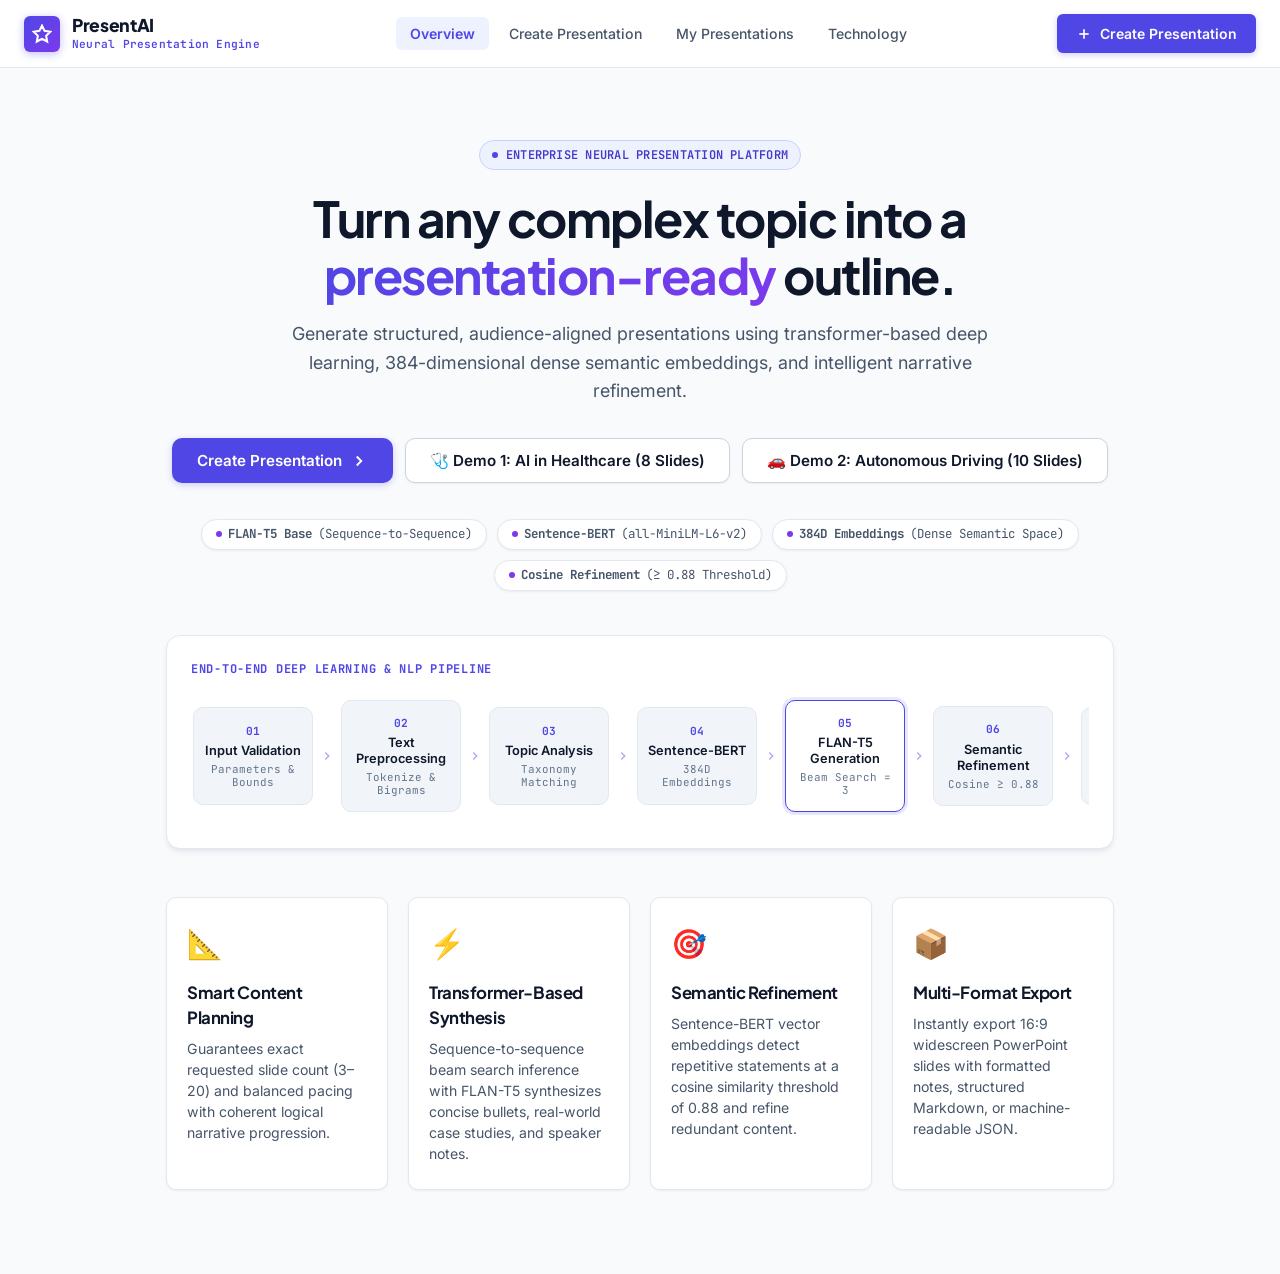
==== commit cb8864aa: "fix(ui): correct pipeline flow layout, prevent text overflow and arrow overlap" ====
--- a/ai_presentation_generator/frontend/index.html
+++ b/ai_presentation_generator/frontend/index.html
@@ -99,37 +99,49 @@
               <div class="step-name">Input Validation</div>
               <div class="step-sub">Parameters & Bounds</div>
             </div>
-            <div class="flow-arrow">&rarr;</div>
+            <div class="flow-arrow" aria-hidden="true">
+              <svg width="14" height="14" viewBox="0 0 24 24" fill="none" stroke="currentColor" stroke-width="2.5"><polyline points="9 18 15 12 9 6"></polyline></svg>
+            </div>
             <div class="flow-step">
               <div class="step-num">02</div>
               <div class="step-name">Text Preprocessing</div>
               <div class="step-sub">Tokenize & Bigrams</div>
             </div>
-            <div class="flow-arrow">&rarr;</div>
+            <div class="flow-arrow" aria-hidden="true">
+              <svg width="14" height="14" viewBox="0 0 24 24" fill="none" stroke="currentColor" stroke-width="2.5"><polyline points="9 18 15 12 9 6"></polyline></svg>
+            </div>
             <div class="flow-step">
               <div class="step-num">03</div>
               <div class="step-name">Topic Analysis</div>
               <div class="step-sub">Taxonomy Matching</div>
             </div>
-            <div class="flow-arrow">&rarr;</div>
+            <div class="flow-arrow" aria-hidden="true">
+              <svg width="14" height="14" viewBox="0 0 24 24" fill="none" stroke="currentColor" stroke-width="2.5"><polyline points="9 18 15 12 9 6"></polyline></svg>
+            </div>
             <div class="flow-step">
               <div class="step-num">04</div>
               <div class="step-name">Sentence-BERT</div>
               <div class="step-sub">384D Embeddings</div>
             </div>
-            <div class="flow-arrow">&rarr;</div>
+            <div class="flow-arrow" aria-hidden="true">
+              <svg width="14" height="14" viewBox="0 0 24 24" fill="none" stroke="currentColor" stroke-width="2.5"><polyline points="9 18 15 12 9 6"></polyline></svg>
+            </div>
             <div class="flow-step highlight">
               <div class="step-num">05</div>
               <div class="step-name">FLAN-T5 Generation</div>
               <div class="step-sub">Beam Search = 3</div>
             </div>
-            <div class="flow-arrow">&rarr;</div>
+            <div class="flow-arrow" aria-hidden="true">
+              <svg width="14" height="14" viewBox="0 0 24 24" fill="none" stroke="currentColor" stroke-width="2.5"><polyline points="9 18 15 12 9 6"></polyline></svg>
+            </div>
             <div class="flow-step">
               <div class="step-num">06</div>
               <div class="step-name">Semantic Refinement</div>
               <div class="step-sub">Cosine &ge; 0.88</div>
             </div>
-            <div class="flow-arrow">&rarr;</div>
+            <div class="flow-arrow" aria-hidden="true">
+              <svg width="14" height="14" viewBox="0 0 24 24" fill="none" stroke="currentColor" stroke-width="2.5"><polyline points="9 18 15 12 9 6"></polyline></svg>
+            </div>
             <div class="flow-step">
               <div class="step-num">07</div>
               <div class="step-name">Multi-Export</div>
@@ -429,7 +441,7 @@
               <svg width="16" height="16" viewBox="0 0 24 24" fill="none" stroke="currentColor" stroke-width="2.5"><rect x="3" y="3" width="18" height="18" rx="2" ry="2"></rect><line x1="9" y1="3" x2="9" y2="21"></line></svg>
               Slide Presentation View
             </button>
-            <button class="btn btn-secondary" onclick="handleRefineCurrent()">
+            <button class="btn btn-secondary" onclick="handleRefineCurrent(event)" id="btn-refine-outline">
               <svg width="16" height="16" viewBox="0 0 24 24" fill="none" stroke="currentColor" stroke-width="2.5"><path d="M21.5 2v6h-6M21.34 15.57a10 10 0 1 1-.57-8.38l5.67-5.67"></path></svg>
               Refine Redundancy
             </button>
@@ -519,6 +531,10 @@
                     <!-- Bullets -->
                   </ul>
                 </div>
+                <div class="canvas-case-study-box" id="canvas-case-container">
+                  <div class="case-tag">Case Study / Real-World Application</div>
+                  <p id="canvas-case-study"></p>
+                </div>
               </div>
 
               <div class="canvas-notes-bar">
@@ -539,7 +555,7 @@
                   <svg width="16" height="16" viewBox="0 0 24 24" fill="none" stroke="currentColor" stroke-width="2.5"><path d="M11 4H4a2 2 0 0 0-2 2v14a2 2 0 0 0 2 2h14a2 2 0 0 0 2-2v-7"></path><path d="M18.5 2.5a2.121 2.121 0 0 1 3 3L12 15l-4 1 1-4 9.5-9.5z"></path></svg>
                   Edit Content
                 </button>
-                <button class="btn btn-secondary" onclick="handleRegenerateSingleSlide()">
+                <button class="btn btn-secondary" onclick="handleRegenerateSingleSlide(event)" id="btn-regen-slide">
                   <svg width="16" height="16" viewBox="0 0 24 24" fill="none" stroke="currentColor" stroke-width="2.5"><path d="M23 4v6h-6M1 20v-6h6"></path><path d="M3.51 9a9 9 0 0 1 14.85-3.36L23 10M1 14l4.64 4.36A9 9 0 0 0 20.49 15"></path></svg>
                   Regenerate Slide
                 </button>
--- a/ai_presentation_generator/frontend/style.css
+++ b/ai_presentation_generator/frontend/style.css
@@ -392,26 +392,55 @@
   display: flex;
   align-items: center;
   justify-content: space-between;
-  gap: 8px;
+  gap: 6px;
+  width: 100%;
+  box-sizing: border-box;
   overflow-x: auto;
-  padding-bottom: 6px;
+  padding: 6px 2px 12px 2px;
+}
+
+.pipeline-flow::-webkit-scrollbar {
+  height: 5px;
+}
+
+.pipeline-flow::-webkit-scrollbar-track {
+  background: var(--bg-subtle);
+  border-radius: 4px;
+}
+
+.pipeline-flow::-webkit-scrollbar-thumb {
+  background: var(--border-medium);
+  border-radius: 4px;
 }
 
 .flow-step {
-  flex: 1;
-  min-width: 110px;
+  flex: 1 1 0;
+  min-width: 120px;
   background: var(--bg-subtle);
   border: 1px solid var(--border-light);
-  border-radius: var(--radius-sm);
-  padding: 12px 10px;
+  border-radius: var(--radius-md);
+  padding: 14px 8px;
   text-align: center;
-  transition: transform var(--transition-fast);
+  display: flex;
+  flex-direction: column;
+  align-items: center;
+  justify-content: center;
+  min-height: 98px;
+  box-sizing: border-box;
+  transition: all var(--transition-fast);
+}
+
+.flow-step:hover {
+  background: #ffffff;
+  border-color: rgba(79, 70, 229, 0.35);
+  transform: translateY(-2px);
+  box-shadow: var(--shadow-level-1);
 }
 
 .flow-step.highlight {
-  background: var(--bg-chip);
-  border-color: var(--border-focus);
-  box-shadow: var(--glow-neural);
+  background: #ffffff;
+  border: 1.5px solid var(--color-primary);
+  box-shadow: 0 0 0 3px rgba(79, 70, 229, 0.12), var(--shadow-level-1);
 }
 
 .step-num {
@@ -419,27 +448,37 @@
   font-size: 0.7rem;
   font-weight: 700;
   color: var(--color-primary);
-  margin-bottom: 2px;
+  margin-bottom: 4px;
 }
 
 .step-name {
-  font-size: 0.82rem;
+  font-size: 0.8rem;
   font-weight: 600;
   color: var(--text-primary);
-  white-space: nowrap;
+  line-height: 1.25;
+  margin-bottom: 4px;
+  white-space: normal;
+  word-break: normal;
+  text-align: center;
 }
 
 .step-sub {
   font-family: var(--font-mono);
   font-size: 0.68rem;
   color: var(--text-muted);
-  white-space: nowrap;
+  line-height: 1.2;
+  white-space: normal;
+  text-align: center;
 }
 
 .flow-arrow {
-  color: var(--text-muted);
-  font-weight: 700;
-  font-size: 1.1rem;
+  display: flex;
+  align-items: center;
+  justify-content: center;
+  flex-shrink: 0;
+  width: 16px;
+  color: var(--color-primary);
+  opacity: 0.45;
 }
 
 .features-grid {
@@ -1354,6 +1393,49 @@
   color: var(--color-primary);
   font-size: 1.4rem;
   line-height: 1;
+}
+
+.canvas-case-study-box {
+  background: var(--bg-subtle);
+  border: 1px solid var(--border-light);
+  border-left: 3px solid var(--color-primary);
+  border-radius: var(--radius-sm);
+  padding: 14px 18px;
+  margin-top: 20px;
+}
+
+.canvas-case-study-box p {
+  font-size: 0.92rem;
+  color: var(--text-primary);
+  line-height: 1.5;
+  margin: 0;
+}
+
+.card-studio-btn {
+  font-size: 0.72rem;
+  padding: 4px 10px;
+  border-radius: var(--radius-sm);
+  margin-right: 8px;
+  transition: all var(--transition-fast);
+}
+
+.card-studio-btn:hover {
+  background: var(--bg-chip);
+  border-color: rgba(79, 70, 229, 0.35);
+  color: var(--color-primary);
+}
+
+[contenteditable="true"] {
+  outline: 2px dashed rgba(79, 70, 229, 0.45);
+  outline-offset: 4px;
+  border-radius: 4px;
+  background-color: rgba(238, 242, 255, 0.25);
+  transition: all 0.2s ease;
+}
+
+[contenteditable="true"]:focus {
+  outline: 2px solid var(--color-primary);
+  background-color: rgba(238, 242, 255, 0.5);
 }
 
 .canvas-notes-bar {
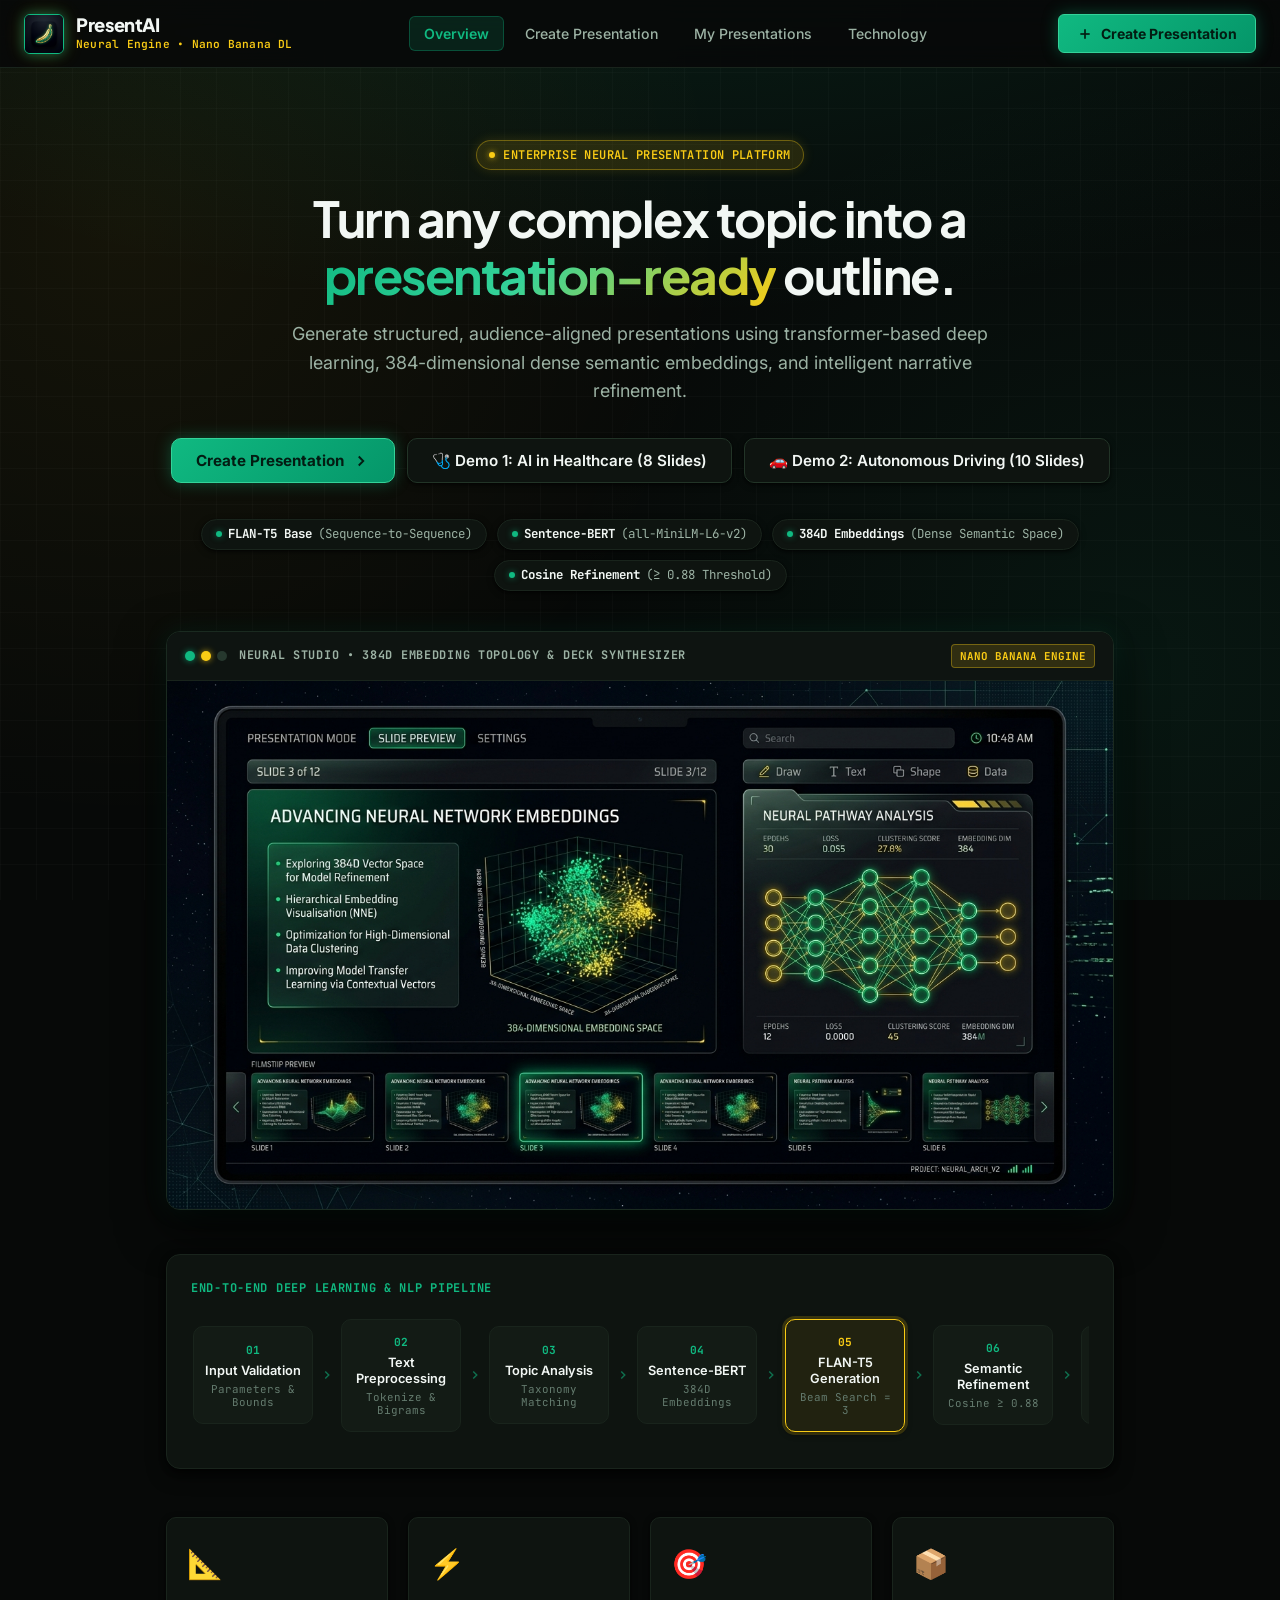
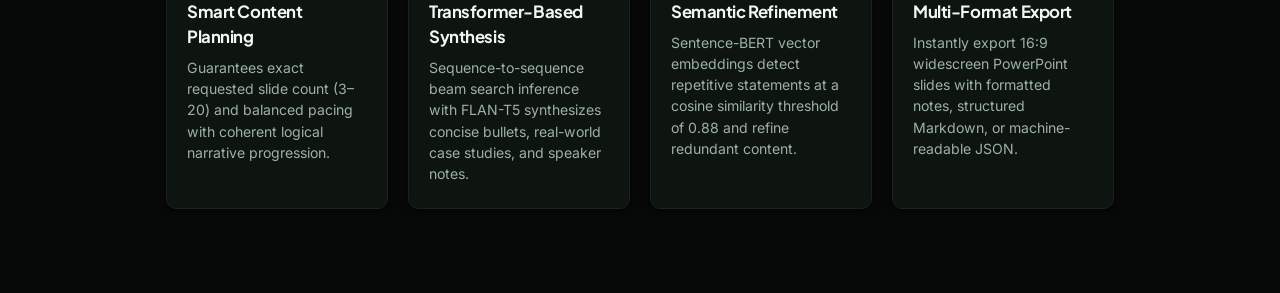
==== commit b4b27cfe: "feat(ui): obsidian black theme with green/yellow palette and nano banana assets" ====
--- a/ai_presentation_generator/frontend/index.html
+++ b/ai_presentation_generator/frontend/index.html
@@ -7,6 +7,7 @@
   <link rel="preconnect" href="https://fonts.googleapis.com">
   <link rel="preconnect" href="https://fonts.gstatic.com" crossorigin>
   <link href="https://fonts.googleapis.com/css2?family=Inter:wght@300;400;500;600;700&family=JetBrains+Mono:wght@400;500;600&family=Plus+Jakarta+Sans:wght@500;600;700;800&display=swap" rel="stylesheet">
+  <link rel="icon" type="image/jpeg" href="logo.jpg">
   <link rel="stylesheet" href="style.css">
 </head>
 <body>
@@ -16,11 +17,11 @@
     <div class="nav-container">
       <div class="brand" onclick="navigateTo('landing')">
         <div class="brand-icon">
-          <svg width="20" height="20" viewBox="0 0 24 24" fill="none" stroke="currentColor" stroke-width="2.5"><polygon points="12 2 15.09 8.26 22 9.27 17 14.14 18.18 21.02 12 17.77 5.82 21.02 7 14.14 2 9.27 8.91 8.26 12 2"></polygon></svg>
+          <img src="logo.jpg" alt="Nano Banana Logo" class="brand-logo-img">
         </div>
         <div class="brand-text">
           <span class="brand-title">PresentAI</span>
-          <span class="brand-sub">Neural Presentation Engine</span>
+          <span class="brand-sub">Neural Engine • Nano Banana DL</span>
         </div>
       </div>
 
@@ -87,6 +88,24 @@
           <div class="tech-badge">
             <span class="tech-badge-dot"></span>
             <strong>Cosine Refinement</strong> (&ge; 0.88 Threshold)
+          </div>
+        </div>
+
+        <!-- Live Neural Studio Showcase Banner (Nano Banana Engine) -->
+        <div class="hero-showcase-container">
+          <div class="hero-showcase-card">
+            <div class="hero-showcase-header">
+              <div class="showcase-dots">
+                <span class="showcase-dot dot-green"></span>
+                <span class="showcase-dot dot-yellow"></span>
+                <span class="showcase-dot dot-dim"></span>
+              </div>
+              <span class="showcase-caption">NEURAL STUDIO • 384D EMBEDDING TOPOLOGY & DECK SYNTHESIZER</span>
+              <span class="showcase-badge">NANO BANANA ENGINE</span>
+            </div>
+            <div class="hero-showcase-img-wrap">
+              <img src="slide_showcase.jpg" alt="PresentAI Neural Slide Showcase" class="hero-showcase-img">
+            </div>
           </div>
         </div>
 
@@ -698,6 +717,20 @@
                 <span>python-pptx 16:9 widescreen presentation, Markdown outline, structured JSON</span>
               </div>
             </div>
+          </div>
+        </div>
+
+        <!-- Architectural Deep Learning Transformer Pipeline Diagram (Nano Banana DL Engine) -->
+        <div class="arch-card arch-diagram-card">
+          <div class="arch-card-header-flex">
+            <div>
+              <h3 class="arch-card-title">TRANSFORMER & EMBEDDING PIPELINE ARCHITECTURE (FLAN-T5 + SBERT)</h3>
+              <p class="arch-card-subtitle">Dense Embedding Tensor Matrices &bull; Cross-Attention &bull; Cosine Similarity Gate (&ge; 0.88)</p>
+            </div>
+            <span class="badge-pill">NANO BANANA DL ARCHITECTURE</span>
+          </div>
+          <div class="arch-diagram-wrapper">
+            <img src="architecture_diagram.jpg" alt="FLAN-T5 Deep Learning Transformer Pipeline Architecture" class="arch-diagram-img">
           </div>
         </div>
 
--- a/ai_presentation_generator/frontend/style.css
+++ b/ai_presentation_generator/frontend/style.css
@@ -1,10 +1,10 @@
 /* ==========================================================================
-   PRESENTAI DESIGN SYSTEM (Powered by Google Stitch)
-   Design System: Academic Neural Studio
-   Synthesized Precision • Modern Technical Minimalism • Neural Luminescence
+   PRESENTAI DESIGN SYSTEM (Powered by Google Stitch & Nano Banana Engine)
+   Theme: Obsidian Cyber Studio (Black Canvas • Electric Emerald • Solar Gold)
+   High-Contrast Technical Minimalism • Deep Neural Luminescence
    ========================================================================== */
 
-@import url('https://fonts.googleapis.com/css2?family=Inter:wght@400;500;600;700&family=JetBrains+Mono:wght@400;500;600&family=Plus+Jakarta+Sans:wght@500;600;700;800&display=swap');
+@import url('https://fonts.googleapis.com/css2?family=Inter:wght@300;400;500;600;700&family=JetBrains+Mono:wght@400;500;600;700&family=Plus+Jakarta+Sans:wght@500;600;700;800&display=swap');
 
 :root {
   /* Typography Tokens */
@@ -12,48 +12,59 @@
   --font-sans: 'Inter', -apple-system, BlinkMacSystemFont, sans-serif;
   --font-mono: 'JetBrains Mono', SFMono-Regular, Menlo, Monaco, Consolas, monospace;
 
-  /* Color Palette Tokens (Fidelity) */
-  --color-primary: #4f46e5;
-  --color-primary-hover: #4338ca;
-  --color-primary-active: #3730a3;
-  --color-secondary: #7c3aed;
-  --color-tertiary: #3b82f6;
-  --color-neutral-dark: #0f172a;
-
-  --bg-canvas: #f8fafc;
-  --bg-surface: #ffffff;
-  --bg-subtle: #f1f5f9;
-  --bg-chip: #eef2ff;
-
-  --border-light: #e2e8f0;
-  --border-medium: #cbd5e1;
-  --border-focus: #6366f1;
-
-  --text-primary: #0f172a;
-  --text-secondary: #475569;
-  --text-muted: #64748b;
-  --text-inverse: #ffffff;
-  --text-brand: #4338ca;
+  /* Strict Green & Yellow Palette (No AI Slop Purple/Indigo/Cyan) */
+  --color-primary: #10b981;             /* Electric Emerald Green */
+  --color-primary-hover: #059669;       /* Deep Emerald Hover */
+  --color-primary-active: #047857;      /* Dark Pine Active */
+  --color-secondary: #facc15;           /* Solar Golden Yellow */
+  --color-secondary-hover: #eab308;     /* Amber Gold Hover */
+  --color-accent-yellow: #fde047;       /* Bright Radiant Yellow */
+  --color-accent-amber: #f59e0b;        /* Warm Amber Gold */
+  --color-tertiary: #34d399;            /* Bright Mint Emerald */
+  --color-neutral-dark: #050806;        /* Absolute Carbon Obsidian */
+
+  /* Pure Obsidian Canvas & Carbon Tiles */
+  --bg-canvas: #070908;                 /* Deep Obsidian Black Base */
+  --bg-surface: #0e1410;                /* Sleek Dark Carbon Surface */
+  --bg-subtle: #131b15;                 /* Elevated Obsidian Surface */
+  --bg-card-hover: #18231c;             /* Hover Highlight Surface */
+  --bg-chip: rgba(16, 185, 129, 0.14);  /* Glowing Emerald Chip */
+  --bg-chip-yellow: rgba(250, 204, 21, 0.12); /* Radiant Solar Yellow Chip */
+
+  /* Technical High-Contrast Borders */
+  --border-light: #19241c;              /* Deep Carbon Border */
+  --border-medium: #223427;             /* Defined Structural Border */
+  --border-focus: #10b981;              /* Electric Emerald Focus */
+  --border-yellow: #facc15;             /* Golden Yellow Accent Border */
+  --border-glow: rgba(16, 185, 129, 0.35);
+
+  /* High-Contrast Luminous Typography */
+  --text-primary: #f2f7f4;              /* Pure Crisp White-Mint */
+  --text-secondary: #9cb2a4;            /* Refined Herbal Sage Silver */
+  --text-muted: #647b6e;                /* Dim Atmospheric Sage */
+  --text-inverse: #050806;              /* Dark Obsidian Text for Bright Buttons */
+  --text-brand: #34d399;                /* Radiant Luminous Emerald */
+  --text-gold: #facc15;                 /* Radiant Solar Gold Yellow */
 
   /* Status Colors */
   --status-success: #10b981;
-  --status-success-bg: #ecfdf5;
-  --status-success-border: #a7f3d0;
-  --status-success-text: #065f46;
-
-  --status-warning: #f59e0b;
-  --status-warning-bg: #fffbeb;
-  --status-warning-border: #fde68a;
-  --status-warning-text: #92400e;
-
-  /* Elevation Tokens */
-  --shadow-level-1: 0 1px 3px 0 rgba(15, 23, 42, 0.05), 0 1px 2px -1px rgba(15, 23, 42, 0.03);
-  --shadow-level-2: 0 4px 6px -1px rgba(15, 23, 42, 0.07), 0 2px 4px -2px rgba(15, 23, 42, 0.04);
-  --shadow-level-3: 0 10px 15px -3px rgba(15, 23, 42, 0.08), 0 4px 6px -4px rgba(15, 23, 42, 0.03);
-
-  /* Neural Luminescence */
-  --glow-neural: 0 0 0 3px rgba(99, 102, 241, 0.15), 0 4px 12px rgba(79, 70, 229, 0.1);
-  --glow-button: 0 0 12px rgba(79, 70, 229, 0.35);
+  --status-success-bg: rgba(16, 185, 129, 0.14);
+  --status-success-border: rgba(16, 185, 129, 0.35);
+  --status-success-text: #34d399;
+
+  --status-warning: #facc15;
+  --status-warning-bg: rgba(250, 204, 21, 0.12);
+  --status-warning-border: rgba(250, 204, 21, 0.35);
+  --status-warning-text: #fde047;
+
+  /* Tactile Luminescence Tokens */
+  --shadow-level-1: 0 2px 6px rgba(0, 0, 0, 0.5), 0 1px 2px rgba(0, 0, 0, 0.4);
+  --shadow-level-2: 0 6px 18px rgba(0, 0, 0, 0.65), 0 2px 6px rgba(0, 0, 0, 0.5);
+  --shadow-level-3: 0 18px 40px rgba(0, 0, 0, 0.85), 0 4px 12px rgba(0, 0, 0, 0.6);
+
+  --glow-neural: 0 0 0 3px rgba(16, 185, 129, 0.25), 0 0 18px rgba(16, 185, 129, 0.22);
+  --glow-yellow: 0 0 0 3px rgba(250, 204, 21, 0.25), 0 0 18px rgba(250, 204, 21, 0.22);
+  --glow-button: 0 0 20px rgba(16, 185, 129, 0.45);
 
   --radius-sm: 6px;
   --radius-md: 10px;
@@ -75,6 +86,14 @@
 body {
   font-family: var(--font-sans);
   background-color: var(--bg-canvas);
+  background-image:
+    radial-gradient(ellipse 80% 50% at 50% -15%, rgba(16, 185, 129, 0.14), transparent),
+    radial-gradient(circle at 10% 25%, rgba(250, 204, 21, 0.06) 0%, transparent 45%),
+    radial-gradient(circle at 90% 75%, rgba(16, 185, 129, 0.08) 0%, transparent 45%),
+    linear-gradient(rgba(255, 255, 255, 0.018) 1px, transparent 1px),
+    linear-gradient(90deg, rgba(255, 255, 255, 0.018) 1px, transparent 1px);
+  background-size: 100% 100%, 100% 100%, 100% 100%, 36px 36px, 36px 36px;
+  background-attachment: fixed;
   color: var(--text-primary);
   line-height: 1.5;
   -webkit-font-smoothing: antialiased;
@@ -95,9 +114,9 @@
   position: sticky;
   top: 0;
   z-index: 100;
-  background: rgba(255, 255, 255, 0.94);
-  backdrop-filter: blur(12px);
-  -webkit-backdrop-filter: blur(12px);
+  background: rgba(7, 9, 8, 0.88);
+  backdrop-filter: blur(16px);
+  -webkit-backdrop-filter: blur(16px);
   border-bottom: 1px solid var(--border-light);
   height: 68px;
 }
@@ -121,15 +140,31 @@
 }
 
 .brand-icon {
-  width: 36px;
-  height: 36px;
-  background: linear-gradient(135deg, var(--color-primary), var(--color-secondary));
-  color: #ffffff;
+  width: 40px;
+  height: 40px;
   border-radius: var(--radius-sm);
+  overflow: hidden;
   display: flex;
   align-items: center;
   justify-content: center;
-  box-shadow: 0 2px 8px rgba(79, 70, 229, 0.35);
+  background: #000000;
+  border: 1.5px solid var(--color-primary);
+  box-shadow: 0 0 12px rgba(16, 185, 129, 0.45), 0 0 20px rgba(250, 204, 21, 0.2);
+  flex-shrink: 0;
+  transition: all var(--transition-fast);
+}
+
+.brand:hover .brand-icon {
+  border-color: var(--color-secondary);
+  box-shadow: 0 0 18px rgba(250, 204, 21, 0.6), 0 0 24px rgba(16, 185, 129, 0.35);
+  transform: scale(1.04);
+}
+
+.brand-logo-img {
+  width: 100%;
+  height: 100%;
+  object-fit: cover;
+  display: block;
 }
 
 .brand-text {
@@ -140,7 +175,7 @@
 .brand-title {
   font-family: var(--font-display);
   font-weight: 800;
-  font-size: 1.1rem;
+  font-size: 1.15rem;
   color: var(--text-primary);
   letter-spacing: -0.02em;
   line-height: 1.2;
@@ -150,7 +185,7 @@
   font-family: var(--font-mono);
   font-size: 0.7rem;
   font-weight: 600;
-  color: var(--color-primary);
+  color: var(--color-secondary);
   letter-spacing: 0.02em;
 }
 
@@ -171,6 +206,7 @@
   border-radius: var(--radius-sm);
   cursor: pointer;
   transition: all var(--transition-fast);
+  border: 1px solid transparent;
 }
 
 .nav-btn:hover {
@@ -181,6 +217,7 @@
 .nav-btn.active {
   color: var(--color-primary);
   background: var(--bg-chip);
+  border: 1px solid rgba(16, 185, 129, 0.3);
   font-weight: 600;
 }
 
@@ -209,19 +246,23 @@
 }
 
 .btn-primary {
-  background: var(--color-primary);
-  color: var(--text-inverse);
-  box-shadow: 0 2px 6px rgba(79, 70, 229, 0.25);
+  background: linear-gradient(135deg, #10b981 0%, #059669 100%);
+  color: #031c12;
+  font-weight: 700;
+  border: 1px solid #34d399;
+  box-shadow: 0 0 16px rgba(16, 185, 129, 0.35);
 }
 
 .btn-primary:hover {
-  background: var(--color-primary-hover);
+  background: linear-gradient(135deg, #34d399 0%, #10b981 100%);
+  color: #02140d;
   box-shadow: var(--glow-button);
   transform: translateY(-1px);
 }
 
 .btn-primary:active {
-  background: var(--color-primary-active);
+  background: #047857;
+  transform: translateY(0);
 }
 
 .btn-secondary {
@@ -232,9 +273,11 @@
 }
 
 .btn-secondary:hover {
-  background: var(--bg-canvas);
-  border-color: var(--color-primary);
-  color: var(--color-primary);
+  background: var(--bg-subtle);
+  border-color: var(--color-secondary);
+  color: var(--color-secondary);
+  box-shadow: 0 0 14px rgba(250, 204, 21, 0.18);
+  transform: translateY(-1px);
 }
 
 .btn-lg {
@@ -257,22 +300,24 @@
   display: inline-flex;
   align-items: center;
   gap: 8px;
-  background: var(--bg-chip);
-  color: var(--text-brand);
+  background: var(--bg-chip-yellow);
+  color: var(--text-gold);
   font-family: var(--font-mono);
   font-size: 0.75rem;
   font-weight: 600;
   padding: 5px 12px;
   border-radius: var(--radius-full);
-  letter-spacing: 0.02em;
-  border: 1px solid #c7d2fe;
+  letter-spacing: 0.03em;
+  border: 1px solid rgba(250, 204, 21, 0.35);
+  box-shadow: 0 0 12px rgba(250, 204, 21, 0.15);
 }
 
 .badge-dot {
   width: 6px;
   height: 6px;
   border-radius: 50%;
-  background: var(--color-primary);
+  background: var(--color-secondary);
+  box-shadow: 0 0 6px rgba(250, 204, 21, 0.8);
 }
 
 .tech-badges-row {
@@ -281,7 +326,7 @@
   align-items: center;
   justify-content: center;
   gap: 10px;
-  margin-bottom: 44px;
+  margin-bottom: 40px;
 }
 
 .tech-badge {
@@ -296,13 +341,25 @@
   font-size: 0.78rem;
   color: var(--text-secondary);
   box-shadow: var(--shadow-level-1);
+  transition: all var(--transition-fast);
+}
+
+.tech-badge:hover {
+  border-color: rgba(16, 185, 129, 0.4);
+  color: var(--text-primary);
+  transform: translateY(-1px);
+}
+
+.tech-badge strong {
+  color: var(--text-primary);
 }
 
 .tech-badge-dot {
   width: 6px;
   height: 6px;
   border-radius: 50%;
-  background: var(--color-secondary);
+  background: var(--color-primary);
+  box-shadow: 0 0 6px rgba(16, 185, 129, 0.6);
 }
 
 /* Layout */
@@ -345,7 +402,7 @@
 }
 
 .gradient-text {
-  background: linear-gradient(135deg, var(--color-primary) 0%, var(--color-secondary) 100%);
+  background: linear-gradient(135deg, #10b981 0%, #34d399 45%, #facc15 100%);
   -webkit-background-clip: text;
   -webkit-text-fill-color: transparent;
 }
@@ -365,6 +422,86 @@
   gap: 12px;
   margin-bottom: 36px;
   flex-wrap: wrap;
+}
+
+/* Live Neural Studio Showcase Banner */
+.hero-showcase-container {
+  margin: 10px auto 44px auto;
+  max-width: 960px;
+  width: 100%;
+}
+
+.hero-showcase-card {
+  background: #090e0b;
+  border: 1px solid #1a2a20;
+  border-radius: var(--radius-lg);
+  overflow: hidden;
+  box-shadow: 0 16px 48px rgba(0, 0, 0, 0.8), 0 0 24px rgba(16, 185, 129, 0.12);
+  transition: all var(--transition-normal);
+}
+
+.hero-showcase-card:hover {
+  border-color: rgba(16, 185, 129, 0.4);
+  box-shadow: 0 20px 56px rgba(0, 0, 0, 0.9), 0 0 32px rgba(16, 185, 129, 0.2);
+}
+
+.hero-showcase-header {
+  padding: 12px 18px;
+  background: #0e1411;
+  border-bottom: 1px solid #19241c;
+  display: flex;
+  align-items: center;
+  gap: 12px;
+}
+
+.showcase-dots {
+  display: flex;
+  align-items: center;
+  gap: 6px;
+}
+
+.showcase-dot {
+  width: 10px;
+  height: 10px;
+  border-radius: 50%;
+}
+
+.dot-green { background: #10b981; box-shadow: 0 0 6px rgba(16, 185, 129, 0.7); }
+.dot-yellow { background: #facc15; box-shadow: 0 0 6px rgba(250, 204, 21, 0.7); }
+.dot-dim { background: #26382e; }
+
+.showcase-caption {
+  font-family: var(--font-mono);
+  font-size: 0.74rem;
+  font-weight: 700;
+  color: var(--text-secondary);
+  letter-spacing: 0.06em;
+  flex: 1;
+  text-align: left;
+}
+
+.showcase-badge {
+  font-family: var(--font-mono);
+  font-size: 0.68rem;
+  font-weight: 700;
+  color: var(--color-secondary);
+  background: rgba(250, 204, 21, 0.14);
+  border: 1px solid rgba(250, 204, 21, 0.35);
+  padding: 3px 8px;
+  border-radius: 4px;
+}
+
+.hero-showcase-img-wrap {
+  position: relative;
+  width: 100%;
+  overflow: hidden;
+  line-height: 0;
+}
+
+.hero-showcase-img {
+  width: 100%;
+  height: auto;
+  display: block;
 }
 
 /* Pipeline Track Card */
@@ -431,16 +568,20 @@
 }
 
 .flow-step:hover {
-  background: #ffffff;
-  border-color: rgba(79, 70, 229, 0.35);
+  background: #18221b;
+  border-color: rgba(16, 185, 129, 0.5);
   transform: translateY(-2px);
-  box-shadow: var(--shadow-level-1);
+  box-shadow: 0 6px 18px rgba(16, 185, 129, 0.2);
 }
 
 .flow-step.highlight {
-  background: #ffffff;
-  border: 1.5px solid var(--color-primary);
-  box-shadow: 0 0 0 3px rgba(79, 70, 229, 0.12), var(--shadow-level-1);
+  background: rgba(250, 204, 21, 0.08);
+  border: 1.5px solid var(--color-secondary);
+  box-shadow: 0 0 0 3px rgba(250, 204, 21, 0.18), var(--shadow-level-1);
+}
+
+.flow-step.highlight .step-num {
+  color: var(--color-secondary);
 }
 
 .step-num {
@@ -478,7 +619,7 @@
   flex-shrink: 0;
   width: 16px;
   color: var(--color-primary);
-  opacity: 0.45;
+  opacity: 0.55;
 }
 
 .features-grid {
@@ -500,7 +641,7 @@
 .feature-card:hover {
   transform: translateY(-3px);
   box-shadow: var(--shadow-level-2);
-  border-color: var(--border-medium);
+  border-color: rgba(16, 185, 129, 0.35);
 }
 
 .feature-icon {
@@ -511,6 +652,7 @@
 .feature-card h3 {
   font-size: 1.05rem;
   margin-bottom: 8px;
+  color: var(--text-primary);
 }
 
 .feature-card p {
@@ -559,8 +701,8 @@
 }
 
 .preset-btn:hover {
-  border-color: var(--color-primary);
-  color: var(--color-primary);
+  border-color: var(--color-secondary);
+  color: var(--color-secondary);
   transform: translateY(-1px);
 }
 
@@ -568,6 +710,7 @@
   background: var(--bg-chip);
   border-color: var(--color-primary);
   color: var(--color-primary);
+  box-shadow: 0 0 10px rgba(16, 185, 129, 0.25);
 }
 
 /* Create Screen Layout */
@@ -593,6 +736,7 @@
 .panel-title {
   font-size: 1.45rem;
   margin-bottom: 6px;
+  color: var(--text-primary);
 }
 
 .panel-desc {
@@ -623,15 +767,17 @@
   font-size: 0.92rem;
   border: 1px solid var(--border-medium);
   border-radius: var(--radius-sm);
-  background: var(--bg-surface);
+  background: var(--bg-subtle);
   color: var(--text-primary);
   transition: all var(--transition-fast);
 }
 
 .form-control:focus {
   outline: none;
+  background: #101813;
   border-color: var(--border-focus);
   box-shadow: var(--glow-neural);
+  color: var(--text-primary);
 }
 
 .form-row {
@@ -652,7 +798,7 @@
   gap: 4px;
 }
 
-.segmented-control input[type="radio"] {
+.segmented-control input[type=radio] {
   display: none;
 }
 
@@ -669,10 +815,15 @@
   transition: all var(--transition-fast);
 }
 
-.segmented-control input[type="radio"]:checked + label {
-  background: var(--bg-surface);
-  color: var(--color-primary);
-  box-shadow: var(--shadow-level-1);
+.segmented-control label:hover {
+  color: var(--text-primary);
+}
+
+.segmented-control input[type=radio]:checked + label {
+  background: var(--color-primary);
+  color: #031c12;
+  font-weight: 700;
+  box-shadow: 0 0 12px rgba(16, 185, 129, 0.4);
 }
 
 .slider-header {
@@ -686,17 +837,18 @@
   font-family: var(--font-mono);
   font-size: 0.8rem;
   font-weight: 700;
-  color: var(--color-primary);
-  background: var(--bg-chip);
+  color: var(--color-secondary);
+  background: var(--bg-chip-yellow);
+  border: 1px solid rgba(250, 204, 21, 0.3);
   padding: 2px 8px;
   border-radius: 6px;
 }
 
 .range-slider {
   width: 100%;
-  height: 5px;
+  height: 6px;
   border-radius: var(--radius-full);
-  background: var(--border-light);
+  background: #19251d;
   outline: none;
   -webkit-appearance: none;
 }
@@ -706,15 +858,16 @@
   width: 18px;
   height: 18px;
   border-radius: 50%;
-  background: #ffffff;
-  border: 2px solid var(--color-primary);
+  background: var(--color-secondary);
+  border: 2px solid #000;
   cursor: pointer;
-  box-shadow: 0 2px 4px rgba(15, 23, 42, 0.15);
-  transition: box-shadow var(--transition-fast);
+  box-shadow: 0 0 10px rgba(250, 204, 21, 0.7);
+  transition: all var(--transition-fast);
 }
 
 .range-slider::-webkit-slider-thumb:hover {
-  box-shadow: var(--glow-neural);
+  transform: scale(1.1);
+  box-shadow: 0 0 16px rgba(250, 204, 21, 0.9);
 }
 
 .alert-box {
@@ -725,9 +878,9 @@
 }
 
 .alert-error {
-  background: #fef2f2;
-  border: 1px solid #fecaca;
-  color: #991b1b;
+  background: rgba(239, 68, 68, 0.15);
+  border: 1px solid rgba(239, 68, 68, 0.35);
+  color: #fca5a5;
 }
 
 /* Right Preview Panel */
@@ -779,6 +932,7 @@
   border-radius: var(--radius-sm);
   padding: 10px 8px;
   text-align: center;
+  border: 1px solid var(--border-light);
 }
 
 .pstat-label {
@@ -797,18 +951,19 @@
 }
 
 .system-specs-card {
-  background: #0f172a;
-  color: #f8fafc;
+  background: #090e0b;
+  color: #f1f8f3;
   border-radius: var(--radius-md);
-  padding: 20px;
-  border: 1px solid rgba(255, 255, 255, 0.08);
+  padding: 22px;
+  border: 1px solid #1a2920;
+  box-shadow: 0 6px 18px rgba(0, 0, 0, 0.5);
 }
 
 .specs-title {
   font-family: var(--font-mono);
   font-size: 0.72rem;
   font-weight: 700;
-  color: #818cf8;
+  color: var(--color-secondary);
   letter-spacing: 0.08em;
   margin-bottom: 12px;
 }
@@ -819,7 +974,7 @@
   align-items: center;
   font-size: 0.82rem;
   padding: 6px 0;
-  border-bottom: 1px solid rgba(255, 255, 255, 0.08);
+  border-bottom: 1px solid rgba(255, 255, 255, 0.07);
 }
 
 .spec-row:last-child {
@@ -827,11 +982,11 @@
 }
 
 .spec-row span {
-  color: #94a3b8;
+  color: var(--text-secondary);
 }
 
 .spec-row strong {
-  color: #ffffff;
+  color: var(--text-primary);
   font-weight: 600;
   font-family: var(--font-mono);
 }
@@ -855,10 +1010,11 @@
   width: 52px;
   height: 52px;
   margin: 0 auto 20px auto;
-  border: 4px solid var(--bg-chip);
+  border: 4px solid var(--bg-subtle);
   border-top-color: var(--color-primary);
   border-radius: 50%;
   animation: spin 1s linear infinite;
+  box-shadow: 0 0 16px rgba(16, 185, 129, 0.35);
 }
 
 @keyframes spin {
@@ -868,6 +1024,7 @@
 .generating-header h2 {
   font-size: 1.6rem;
   margin-bottom: 6px;
+  color: var(--text-primary);
 }
 
 .generating-header p {
@@ -880,23 +1037,23 @@
   display: inline-flex;
   align-items: center;
   gap: 10px;
-  background: var(--bg-chip);
-  border: 1px solid rgba(79, 70, 229, 0.25);
-  color: var(--color-primary);
+  background: var(--bg-chip-yellow);
+  border: 1px solid rgba(250, 204, 21, 0.35);
+  color: var(--text-gold);
   padding: 8px 18px;
   border-radius: var(--radius-full);
   font-family: var(--font-mono);
   font-size: 0.84rem;
   font-weight: 600;
   margin-bottom: 32px;
-  box-shadow: var(--glow-neural);
+  box-shadow: var(--glow-yellow);
 }
 
 .status-pulse {
   width: 8px;
   height: 8px;
   border-radius: 50%;
-  background: var(--color-primary);
+  background: var(--color-secondary);
   animation: pulse 1.5s infinite;
 }
 
@@ -924,27 +1081,28 @@
 
 .step-item.completed {
   background: var(--status-success-bg);
+  border: 1px solid var(--status-success-border);
 }
 
 .step-item.completed .step-icon {
   background: var(--status-success);
-  color: #fff;
+  color: #031c12;
 }
 
 .step-item.active {
-  background: var(--bg-chip);
-  border: 1px solid var(--border-focus);
-  box-shadow: var(--glow-neural);
+  background: var(--bg-chip-yellow);
+  border: 1px solid var(--border-yellow);
+  box-shadow: var(--glow-yellow);
 }
 
 .step-item.active .step-icon {
-  background: var(--color-primary);
-  color: #fff;
+  background: var(--color-secondary);
+  color: #031c12;
   animation: pulse 1.5s infinite;
 }
 
 .step-item.pending .step-icon {
-  background: var(--border-light);
+  background: var(--border-medium);
   color: var(--text-muted);
 }
 
@@ -986,6 +1144,7 @@
   font-size: 2.2rem;
   margin-top: 8px;
   margin-bottom: 4px;
+  color: var(--text-primary);
 }
 
 .result-subtitle {
@@ -1035,10 +1194,10 @@
 }
 
 .ribbon-val.accent {
-  color: var(--color-primary);
-}
-
-/* Expandable Slide Outline Cards (Stitch Design Spec) */
+  color: var(--color-secondary);
+}
+
+/* Expandable Slide Outline Cards */
 .slides-list {
   display: flex;
   flex-direction: column;
@@ -1048,7 +1207,7 @@
 .slide-card {
   background: var(--bg-surface);
   border: 1px solid var(--border-light);
-  border-left: 3px solid var(--border-light);
+  border-left: 3px solid var(--border-medium);
   border-radius: var(--radius-md);
   box-shadow: var(--shadow-level-1);
   overflow: hidden;
@@ -1058,12 +1217,12 @@
 .slide-card:hover {
   border-color: var(--border-medium);
   border-left-color: var(--color-primary);
-  box-shadow: var(--shadow-level-2);
+  box-shadow: 0 4px 14px rgba(0, 0, 0, 0.5);
 }
 
 .slide-card.expanded {
   border-left-color: var(--color-primary);
-  box-shadow: var(--shadow-level-2);
+  box-shadow: 0 6px 18px rgba(0, 0, 0, 0.6);
 }
 
 .slide-card-header {
@@ -1074,10 +1233,11 @@
   cursor: pointer;
   user-select: none;
   background: var(--bg-surface);
+  transition: background var(--transition-fast);
 }
 
 .slide-card-header:hover {
-  background: var(--bg-canvas);
+  background: var(--bg-subtle);
 }
 
 .slide-header-left {
@@ -1092,6 +1252,7 @@
   font-weight: 700;
   color: var(--color-primary);
   background: var(--bg-chip);
+  border: 1px solid rgba(16, 185, 129, 0.3);
   padding: 4px 10px;
   border-radius: 6px;
 }
@@ -1112,18 +1273,21 @@
   font-family: var(--font-mono);
   font-size: 0.8rem;
   font-weight: 600;
-  color: var(--text-secondary);
-  background: var(--bg-subtle);
+  color: var(--text-gold);
+  background: var(--bg-chip-yellow);
   padding: 4px 10px;
   border-radius: 6px;
+  border: 1px solid rgba(250, 204, 21, 0.3);
 }
 
 .chevron-icon {
   transition: transform var(--transition-fast);
+  color: var(--text-muted);
 }
 
 .slide-card.expanded .chevron-icon {
   transform: rotate(180deg);
+  color: var(--color-primary);
 }
 
 .slide-card-body {
@@ -1173,12 +1337,12 @@
   padding-left: 18px;
   margin-bottom: 8px;
   font-size: 0.92rem;
-  color: var(--text-primary);
+  color: #e2ede6;
   line-height: 1.45;
 }
 
 .key-points-list li::before {
-  content: "•";
+  content: •;
   position: absolute;
   left: 0;
   color: var(--color-primary);
@@ -1187,9 +1351,9 @@
 }
 
 .case-study-box {
-  background: var(--bg-subtle);
-  border: 1px solid var(--border-light);
-  border-left: 3px solid var(--color-primary);
+  background: rgba(250, 204, 21, 0.08);
+  border: 1px solid rgba(250, 204, 21, 0.3);
+  border-left: 3.5px solid var(--color-secondary);
   border-radius: var(--radius-sm);
   padding: 14px;
 }
@@ -1198,7 +1362,7 @@
   font-family: var(--font-mono);
   font-size: 0.68rem;
   font-weight: 700;
-  color: var(--color-primary);
+  color: var(--color-secondary);
   letter-spacing: 0.06em;
   text-transform: uppercase;
   margin-bottom: 6px;
@@ -1206,13 +1370,13 @@
 
 .case-study-box p {
   font-size: 0.88rem;
-  color: var(--text-primary);
+  color: #fef9c3;
   line-height: 1.45;
 }
 
 .speaker-notes-box {
-  background: #fdfefe;
-  border: 1px dashed var(--border-medium);
+  background: #111813;
+  border: 1px dashed rgba(16, 185, 129, 0.4);
   border-radius: var(--radius-sm);
   padding: 12px 16px;
   font-size: 0.86rem;
@@ -1220,7 +1384,7 @@
 }
 
 .speaker-notes-box strong {
-  color: var(--text-primary);
+  color: var(--color-primary);
 }
 
 /* Screen 5: Slide Detail View */
@@ -1283,11 +1447,12 @@
 
 .nav-thumbnail:hover {
   background: var(--bg-subtle);
+  border-color: var(--border-medium);
 }
 
 .nav-thumbnail.active {
   background: var(--bg-chip);
-  border-color: rgba(79, 70, 229, 0.25);
+  border-color: rgba(16, 185, 129, 0.5);
 }
 
 .thumb-no {
@@ -1312,13 +1477,14 @@
   gap: 16px;
 }
 
+/* Slide Canvas (Obsidian Presentation Stage) */
 .slide-canvas {
-  background: #ffffff;
-  border: 1px solid var(--border-light);
+  background: #0a0e0c;
+  border: 1px solid #1c2b21;
   border-radius: var(--radius-lg);
   padding: 40px;
   min-height: 480px;
-  box-shadow: var(--shadow-level-3);
+  box-shadow: 0 16px 48px rgba(0, 0, 0, 0.8), 0 0 20px rgba(16, 185, 129, 0.1);
   display: flex;
   flex-direction: column;
   position: relative;
@@ -1342,7 +1508,7 @@
   font-family: var(--font-mono);
   font-size: 0.84rem;
   font-weight: 600;
-  color: var(--text-secondary);
+  color: var(--color-secondary);
 }
 
 .canvas-title {
@@ -1353,7 +1519,7 @@
 
 .canvas-purpose {
   font-size: 0.95rem;
-  color: var(--text-muted);
+  color: var(--text-secondary);
   font-style: italic;
   margin-bottom: 24px;
 }
@@ -1383,11 +1549,11 @@
   margin-bottom: 12px;
   font-size: 1rem;
   line-height: 1.5;
-  color: var(--text-primary);
+  color: #e2ede6;
 }
 
 .canvas-bullets-list li::before {
-  content: "•";
+  content: •;
   position: absolute;
   left: 0;
   color: var(--color-primary);
@@ -1396,9 +1562,9 @@
 }
 
 .canvas-case-study-box {
-  background: var(--bg-subtle);
-  border: 1px solid var(--border-light);
-  border-left: 3px solid var(--color-primary);
+  background: rgba(250, 204, 21, 0.08);
+  border: 1px solid rgba(250, 204, 21, 0.3);
+  border-left: 3.5px solid var(--color-secondary);
   border-radius: var(--radius-sm);
   padding: 14px 18px;
   margin-top: 20px;
@@ -1406,7 +1572,7 @@
 
 .canvas-case-study-box p {
   font-size: 0.92rem;
-  color: var(--text-primary);
+  color: #fef9c3;
   line-height: 1.5;
   margin: 0;
 }
@@ -1421,30 +1587,35 @@
 
 .card-studio-btn:hover {
   background: var(--bg-chip);
-  border-color: rgba(79, 70, 229, 0.35);
-  color: var(--color-primary);
-}
-
-[contenteditable="true"] {
-  outline: 2px dashed rgba(79, 70, 229, 0.45);
+  border-color: rgba(16, 185, 129, 0.4);
+  color: var(--color-primary);
+}
+
+[contenteditable=true] {
+  outline: 2px dashed rgba(16, 185, 129, 0.45);
   outline-offset: 4px;
   border-radius: 4px;
-  background-color: rgba(238, 242, 255, 0.25);
+  background-color: rgba(16, 185, 129, 0.1);
+  color: var(--text-primary);
   transition: all 0.2s ease;
 }
 
-[contenteditable="true"]:focus {
+[contenteditable=true]:focus {
   outline: 2px solid var(--color-primary);
-  background-color: rgba(238, 242, 255, 0.5);
+  background-color: rgba(16, 185, 129, 0.2);
 }
 
 .canvas-notes-bar {
-  background: var(--bg-subtle);
+  background: #111813;
   border-radius: var(--radius-sm);
   padding: 12px 18px;
   font-size: 0.86rem;
   color: var(--text-secondary);
-  border: 1px solid var(--border-light);
+  border: 1px solid #1c2b21;
+}
+
+.canvas-notes-bar strong {
+  color: var(--color-secondary);
 }
 
 .canvas-controls {
@@ -1462,8 +1633,8 @@
 .modal-backdrop {
   position: fixed;
   inset: 0;
-  background: rgba(15, 23, 42, 0.65);
-  backdrop-filter: blur(6px);
+  background: rgba(4, 7, 5, 0.85);
+  backdrop-filter: blur(8px);
   z-index: 1000;
   display: none;
   align-items: center;
@@ -1476,13 +1647,13 @@
 }
 
 .modal-card {
-  background: var(--bg-surface);
+  background: #0d1410;
   border-radius: var(--radius-lg);
   max-width: 680px;
   width: 100%;
   padding: 32px;
-  box-shadow: var(--shadow-level-3);
-  border: 1px solid var(--border-light);
+  box-shadow: 0 24px 60px rgba(0, 0, 0, 0.9), 0 0 24px rgba(16, 185, 129, 0.15);
+  border: 1px solid #1c2b21;
   animation: modalScale 0.2s ease;
 }
 
@@ -1501,6 +1672,7 @@
 .modal-title {
   font-size: 1.5rem;
   margin-bottom: 4px;
+  color: var(--text-primary);
 }
 
 .modal-desc {
@@ -1515,6 +1687,11 @@
   color: var(--text-muted);
   cursor: pointer;
   line-height: 1;
+  transition: color var(--transition-fast);
+}
+
+.modal-close-btn:hover {
+  color: var(--color-primary);
 }
 
 .export-cards-grid {
@@ -1525,21 +1702,28 @@
 }
 
 .export-card {
-  background: var(--bg-subtle);
-  border: 1px solid var(--border-light);
+  background: #121914;
+  border: 1px solid #1e2c22;
   border-radius: var(--radius-md);
   padding: 20px 16px;
   text-align: center;
   display: flex;
   flex-direction: column;
   justify-content: space-between;
+  transition: all var(--transition-fast);
+}
+
+.export-card:hover {
+  border-color: var(--color-primary);
+  box-shadow: 0 0 16px rgba(16, 185, 129, 0.2);
+  transform: translateY(-2px);
 }
 
 .export-badge {
   font-family: var(--font-mono);
   font-size: 0.68rem;
   font-weight: 700;
-  color: var(--color-primary);
+  color: var(--color-secondary);
   letter-spacing: 0.08em;
   margin-bottom: 6px;
 }
@@ -1581,6 +1765,7 @@
 .page-title {
   font-size: 2rem;
   margin-bottom: 4px;
+  color: var(--text-primary);
 }
 
 .page-subtitle {
@@ -1617,7 +1802,14 @@
   font-size: 0.88rem;
   border: 1px solid var(--border-medium);
   border-radius: var(--radius-sm);
-  background: var(--bg-surface);
+  background: var(--bg-subtle);
+  color: var(--text-primary);
+}
+
+.search-input-wrap input:focus {
+  outline: none;
+  border-color: var(--color-primary);
+  box-shadow: var(--glow-neural);
 }
 
 .filter-pills {
@@ -1645,8 +1837,10 @@
 
 .filter-pill.active {
   background: var(--color-primary);
-  color: #fff;
+  color: #031c12;
   border-color: var(--color-primary);
+  font-weight: 700;
+  box-shadow: 0 0 12px rgba(16, 185, 129, 0.35);
 }
 
 .history-grid {
@@ -1669,8 +1863,8 @@
 
 .history-card:hover {
   transform: translateY(-2px);
-  box-shadow: var(--shadow-level-2);
-  border-color: var(--border-medium);
+  box-shadow: 0 8px 24px rgba(0, 0, 0, 0.6), 0 0 16px rgba(16, 185, 129, 0.15);
+  border-color: rgba(16, 185, 129, 0.35);
 }
 
 .hcard-header {
@@ -1690,6 +1884,7 @@
   font-size: 1.15rem;
   margin-bottom: 8px;
   line-height: 1.3;
+  color: var(--text-primary);
 }
 
 .hcard-meta {
@@ -1707,6 +1902,7 @@
   color: var(--text-secondary);
   padding: 3px 8px;
   border-radius: 4px;
+  border: 1px solid var(--border-light);
 }
 
 .hcard-actions {
@@ -1726,6 +1922,7 @@
 .about-title {
   font-size: 2.6rem;
   margin: 12px 0 8px 0;
+  color: var(--text-primary);
 }
 
 .about-desc {
@@ -1752,6 +1949,38 @@
   text-transform: uppercase;
 }
 
+.arch-card-header-flex {
+  display: flex;
+  justify-content: space-between;
+  align-items: flex-start;
+  margin-bottom: 20px;
+  flex-wrap: wrap;
+  gap: 12px;
+}
+
+.arch-card-header-flex .arch-card-title {
+  margin-bottom: 6px;
+}
+
+.arch-card-subtitle {
+  font-size: 0.88rem;
+  color: var(--text-secondary);
+}
+
+.arch-diagram-wrapper {
+  border-radius: var(--radius-md);
+  overflow: hidden;
+  border: 1px solid var(--border-medium);
+  background: #000000;
+  box-shadow: 0 10px 30px rgba(0, 0, 0, 0.7);
+}
+
+.arch-diagram-img {
+  width: 100%;
+  height: auto;
+  display: block;
+}
+
 .pipeline-vertical {
   display: flex;
   flex-direction: column;
@@ -1766,11 +1995,18 @@
   border: 1px solid var(--border-light);
   border-radius: var(--radius-md);
   padding: 14px 18px;
+  transition: all var(--transition-fast);
+}
+
+.pv-step:hover {
+  border-color: rgba(16, 185, 129, 0.35);
+  background: #18221b;
 }
 
 .pv-step.highlight-card {
-  background: var(--bg-chip);
-  border-color: var(--border-focus);
+  background: rgba(16, 185, 129, 0.1);
+  border-color: var(--color-primary);
+  box-shadow: 0 0 14px rgba(16, 185, 129, 0.18);
 }
 
 .pv-dot {
@@ -1778,6 +2014,7 @@
   height: 10px;
   border-radius: 50%;
   background: var(--color-primary);
+  box-shadow: 0 0 6px rgba(16, 185, 129, 0.8);
   flex-shrink: 0;
 }
 
@@ -1812,6 +2049,13 @@
   border-radius: var(--radius-md);
   padding: 24px 20px;
   box-shadow: var(--shadow-level-1);
+  transition: all var(--transition-fast);
+}
+
+.tech-card:hover {
+  border-color: rgba(16, 185, 129, 0.35);
+  box-shadow: 0 6px 18px rgba(0, 0, 0, 0.5);
+  transform: translateY(-2px);
 }
 
 .tech-card-header {
@@ -1825,12 +2069,13 @@
   font-family: var(--font-mono);
   font-size: 0.68rem;
   font-weight: 700;
-  color: var(--color-primary);
+  color: var(--color-secondary);
   letter-spacing: 0.06em;
 }
 
 .tech-card h3 {
   font-size: 1.1rem;
+  color: var(--text-primary);
 }
 
 .tech-model-id {
@@ -1838,6 +2083,7 @@
   font-size: 0.8rem;
   color: var(--color-primary);
   background: var(--bg-chip);
+  border: 1px solid rgba(16, 185, 129, 0.3);
   padding: 3px 6px;
   border-radius: 4px;
   display: inline-block;
@@ -1876,27 +2122,35 @@
   padding: 10px 14px;
   font-size: 0.88rem;
   border-bottom: 1px solid var(--border-light);
+  color: var(--text-secondary);
 }
 
 .specs-table tr:last-child td {
   border-bottom: none;
 }
 
+.specs-table td:first-child {
+  color: var(--text-primary);
+  font-weight: 500;
+}
+
 .specs-table code {
   font-family: var(--font-mono);
   background: var(--bg-subtle);
+  border: 1px solid var(--border-light);
+  color: var(--color-secondary);
   padding: 2px 6px;
   border-radius: 4px;
 }
 
 .platform-assurance-callout {
-  background: #f0fdf4;
-  border: 1px solid #bbf7d0;
-  border-left: 4px solid var(--status-success);
+  background: rgba(16, 185, 129, 0.08);
+  border: 1px solid rgba(16, 185, 129, 0.25);
+  border-left: 4px solid var(--color-primary);
   border-radius: var(--radius-sm);
   padding: 16px 20px;
   font-size: 0.88rem;
-  color: #166534;
+  color: #6ee7b7;
   line-height: 1.5;
 }
 
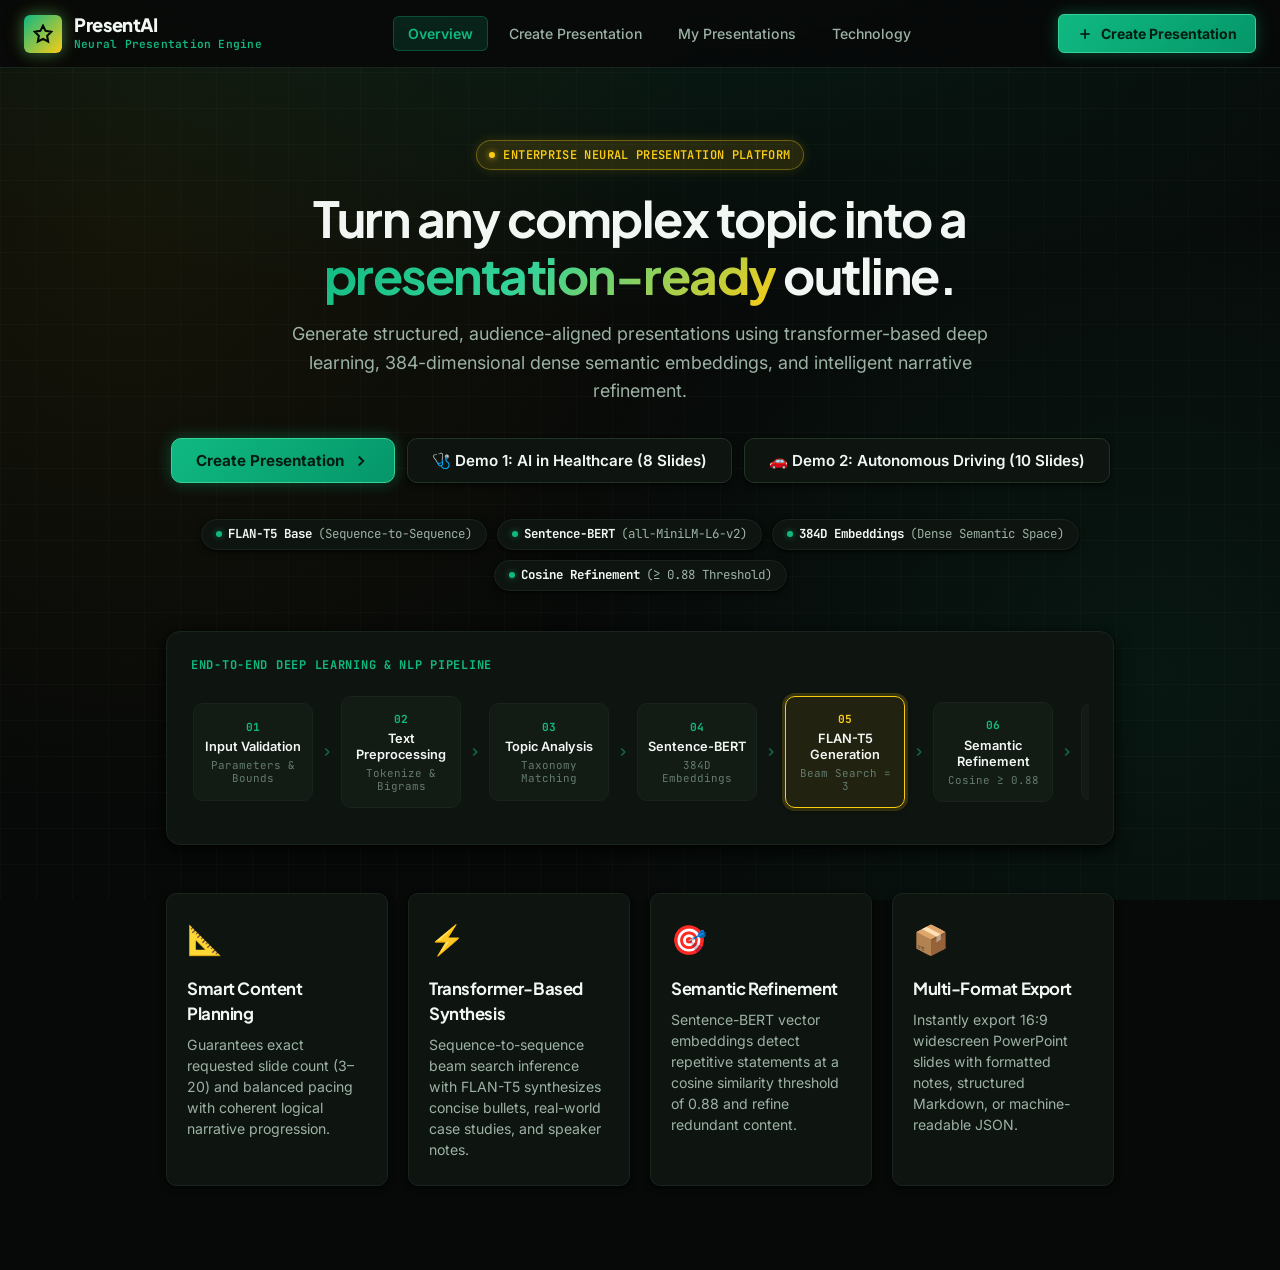
==== commit ec92fea8: "fix(ui): remove nano banana showcase banner and restore sleek geometric brand icon" ====
--- a/ai_presentation_generator/frontend/index.html
+++ b/ai_presentation_generator/frontend/index.html
@@ -7,7 +7,7 @@
   <link rel="preconnect" href="https://fonts.googleapis.com">
   <link rel="preconnect" href="https://fonts.gstatic.com" crossorigin>
   <link href="https://fonts.googleapis.com/css2?family=Inter:wght@300;400;500;600;700&family=JetBrains+Mono:wght@400;500;600&family=Plus+Jakarta+Sans:wght@500;600;700;800&display=swap" rel="stylesheet">
-  <link rel="icon" type="image/jpeg" href="logo.jpg">
+  <link rel="icon" type="image/svg+xml" href="data:image/svg+xml,%3Csvg xmlns='http://www.w3.org/2000/svg' viewBox='0 0 24 24' fill='%2310b981'%3E%3Cpolygon points='12 2 15.09 8.26 22 9.27 17 14.14 18.18 21.02 12 17.77 5.82 21.02 7 14.14 2 9.27 8.91 8.26 12 2'/%3E%3C/svg%3E">
   <link rel="stylesheet" href="style.css">
 </head>
 <body>
@@ -17,11 +17,11 @@
     <div class="nav-container">
       <div class="brand" onclick="navigateTo('landing')">
         <div class="brand-icon">
-          <img src="logo.jpg" alt="Nano Banana Logo" class="brand-logo-img">
+          <svg width="20" height="20" viewBox="0 0 24 24" fill="none" stroke="currentColor" stroke-width="2.5"><polygon points="12 2 15.09 8.26 22 9.27 17 14.14 18.18 21.02 12 17.77 5.82 21.02 7 14.14 2 9.27 8.91 8.26 12 2"></polygon></svg>
         </div>
         <div class="brand-text">
           <span class="brand-title">PresentAI</span>
-          <span class="brand-sub">Neural Engine • Nano Banana DL</span>
+          <span class="brand-sub">Neural Presentation Engine</span>
         </div>
       </div>
 
@@ -88,24 +88,6 @@
           <div class="tech-badge">
             <span class="tech-badge-dot"></span>
             <strong>Cosine Refinement</strong> (&ge; 0.88 Threshold)
-          </div>
-        </div>
-
-        <!-- Live Neural Studio Showcase Banner (Nano Banana Engine) -->
-        <div class="hero-showcase-container">
-          <div class="hero-showcase-card">
-            <div class="hero-showcase-header">
-              <div class="showcase-dots">
-                <span class="showcase-dot dot-green"></span>
-                <span class="showcase-dot dot-yellow"></span>
-                <span class="showcase-dot dot-dim"></span>
-              </div>
-              <span class="showcase-caption">NEURAL STUDIO • 384D EMBEDDING TOPOLOGY & DECK SYNTHESIZER</span>
-              <span class="showcase-badge">NANO BANANA ENGINE</span>
-            </div>
-            <div class="hero-showcase-img-wrap">
-              <img src="slide_showcase.jpg" alt="PresentAI Neural Slide Showcase" class="hero-showcase-img">
-            </div>
           </div>
         </div>
 
@@ -720,14 +702,14 @@
           </div>
         </div>
 
-        <!-- Architectural Deep Learning Transformer Pipeline Diagram (Nano Banana DL Engine) -->
+        <!-- Architectural Deep Learning Transformer Pipeline Diagram (Deep Learning Transformer Pipeline) -->
         <div class="arch-card arch-diagram-card">
           <div class="arch-card-header-flex">
             <div>
               <h3 class="arch-card-title">TRANSFORMER & EMBEDDING PIPELINE ARCHITECTURE (FLAN-T5 + SBERT)</h3>
               <p class="arch-card-subtitle">Dense Embedding Tensor Matrices &bull; Cross-Attention &bull; Cosine Similarity Gate (&ge; 0.88)</p>
             </div>
-            <span class="badge-pill">NANO BANANA DL ARCHITECTURE</span>
+            <span class="badge-pill">TRANSFORMER DL ARCHITECTURE</span>
           </div>
           <div class="arch-diagram-wrapper">
             <img src="architecture_diagram.jpg" alt="FLAN-T5 Deep Learning Transformer Pipeline Architecture" class="arch-diagram-img">
--- a/ai_presentation_generator/frontend/style.css
+++ b/ai_presentation_generator/frontend/style.css
@@ -1,5 +1,5 @@
 /* ==========================================================================
-   PRESENTAI DESIGN SYSTEM (Powered by Google Stitch & Nano Banana Engine)
+   PRESENTAI DESIGN SYSTEM (Powered by Google Stitch & Deep Learning Engine)
    Theme: Obsidian Cyber Studio (Black Canvas • Electric Emerald • Solar Gold)
    High-Contrast Technical Minimalism • Deep Neural Luminescence
    ========================================================================== */
@@ -140,31 +140,22 @@
 }
 
 .brand-icon {
-  width: 40px;
-  height: 40px;
+  width: 38px;
+  height: 38px;
+  background: linear-gradient(135deg, var(--color-primary) 0%, var(--color-secondary) 100%);
+  color: #050806;
   border-radius: var(--radius-sm);
-  overflow: hidden;
   display: flex;
   align-items: center;
   justify-content: center;
-  background: #000000;
-  border: 1.5px solid var(--color-primary);
-  box-shadow: 0 0 12px rgba(16, 185, 129, 0.45), 0 0 20px rgba(250, 204, 21, 0.2);
+  box-shadow: 0 0 14px rgba(16, 185, 129, 0.4), 0 0 20px rgba(250, 204, 21, 0.25);
   flex-shrink: 0;
   transition: all var(--transition-fast);
 }
 
 .brand:hover .brand-icon {
-  border-color: var(--color-secondary);
-  box-shadow: 0 0 18px rgba(250, 204, 21, 0.6), 0 0 24px rgba(16, 185, 129, 0.35);
-  transform: scale(1.04);
-}
-
-.brand-logo-img {
-  width: 100%;
-  height: 100%;
-  object-fit: cover;
-  display: block;
+  transform: scale(1.05);
+  box-shadow: 0 0 18px rgba(16, 185, 129, 0.6), 0 0 24px rgba(250, 204, 21, 0.4);
 }
 
 .brand-text {
@@ -185,7 +176,7 @@
   font-family: var(--font-mono);
   font-size: 0.7rem;
   font-weight: 600;
-  color: var(--color-secondary);
+  color: var(--color-primary);
   letter-spacing: 0.02em;
 }
 
@@ -424,85 +415,7 @@
   flex-wrap: wrap;
 }
 
-/* Live Neural Studio Showcase Banner */
-.hero-showcase-container {
-  margin: 10px auto 44px auto;
-  max-width: 960px;
-  width: 100%;
-}
-
-.hero-showcase-card {
-  background: #090e0b;
-  border: 1px solid #1a2a20;
-  border-radius: var(--radius-lg);
-  overflow: hidden;
-  box-shadow: 0 16px 48px rgba(0, 0, 0, 0.8), 0 0 24px rgba(16, 185, 129, 0.12);
-  transition: all var(--transition-normal);
-}
-
-.hero-showcase-card:hover {
-  border-color: rgba(16, 185, 129, 0.4);
-  box-shadow: 0 20px 56px rgba(0, 0, 0, 0.9), 0 0 32px rgba(16, 185, 129, 0.2);
-}
-
-.hero-showcase-header {
-  padding: 12px 18px;
-  background: #0e1411;
-  border-bottom: 1px solid #19241c;
-  display: flex;
-  align-items: center;
-  gap: 12px;
-}
-
-.showcase-dots {
-  display: flex;
-  align-items: center;
-  gap: 6px;
-}
-
-.showcase-dot {
-  width: 10px;
-  height: 10px;
-  border-radius: 50%;
-}
-
-.dot-green { background: #10b981; box-shadow: 0 0 6px rgba(16, 185, 129, 0.7); }
-.dot-yellow { background: #facc15; box-shadow: 0 0 6px rgba(250, 204, 21, 0.7); }
-.dot-dim { background: #26382e; }
-
-.showcase-caption {
-  font-family: var(--font-mono);
-  font-size: 0.74rem;
-  font-weight: 700;
-  color: var(--text-secondary);
-  letter-spacing: 0.06em;
-  flex: 1;
-  text-align: left;
-}
-
-.showcase-badge {
-  font-family: var(--font-mono);
-  font-size: 0.68rem;
-  font-weight: 700;
-  color: var(--color-secondary);
-  background: rgba(250, 204, 21, 0.14);
-  border: 1px solid rgba(250, 204, 21, 0.35);
-  padding: 3px 8px;
-  border-radius: 4px;
-}
-
-.hero-showcase-img-wrap {
-  position: relative;
-  width: 100%;
-  overflow: hidden;
-  line-height: 0;
-}
-
-.hero-showcase-img {
-  width: 100%;
-  height: auto;
-  display: block;
-}
+
 
 /* Pipeline Track Card */
 .pipeline-card {
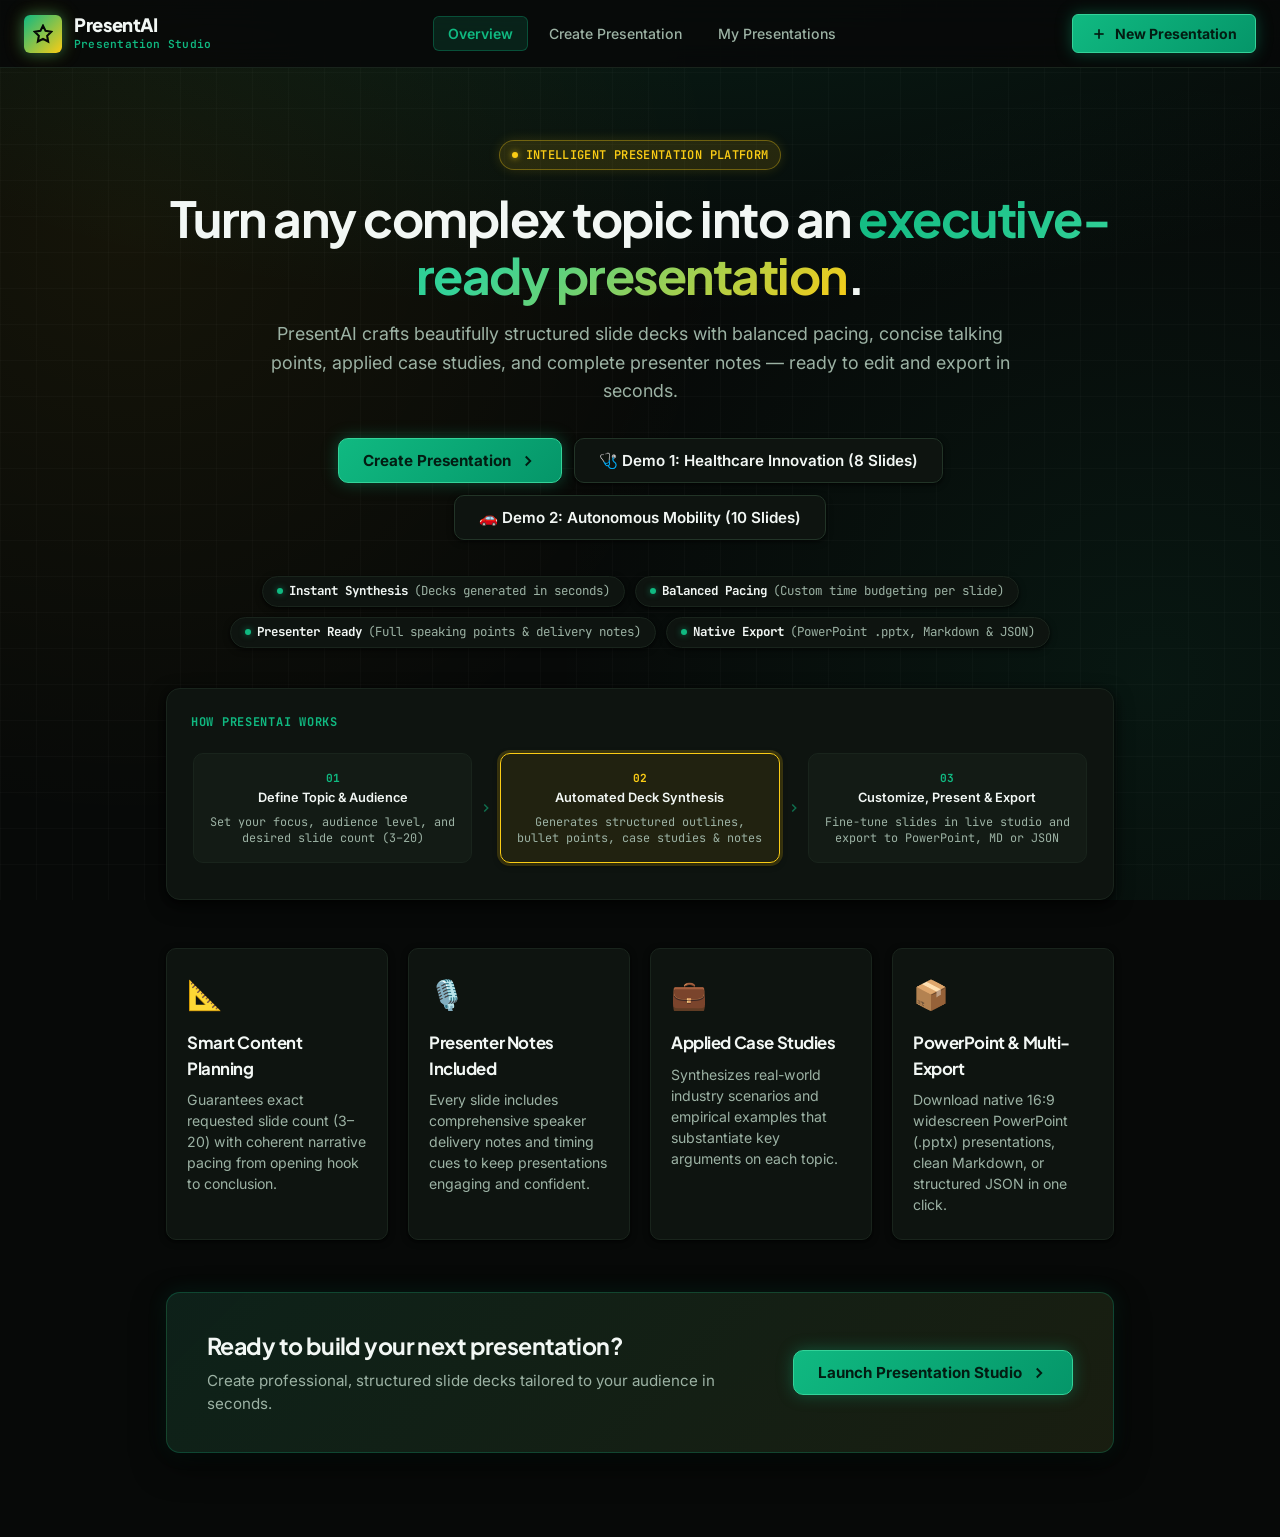
==== commit 58dc7a0a: "feat(ui): transform into professional SaaS presentation studio, remove technology page and academic " ====
--- a/ai_presentation_generator/frontend/index.html
+++ b/ai_presentation_generator/frontend/index.html
@@ -3,7 +3,7 @@
 <head>
   <meta charset="UTF-8">
   <meta name="viewport" content="width=device-width, initial-scale=1.0">
-  <title>PresentAI | Deep Learning Presentation Engine</title>
+  <title>PresentAI | Intelligent Presentation Studio</title>
   <link rel="preconnect" href="https://fonts.googleapis.com">
   <link rel="preconnect" href="https://fonts.gstatic.com" crossorigin>
   <link href="https://fonts.googleapis.com/css2?family=Inter:wght@300;400;500;600;700&family=JetBrains+Mono:wght@400;500;600&family=Plus+Jakarta+Sans:wght@500;600;700;800&display=swap" rel="stylesheet">
@@ -21,7 +21,7 @@
         </div>
         <div class="brand-text">
           <span class="brand-title">PresentAI</span>
-          <span class="brand-sub">Neural Presentation Engine</span>
+          <span class="brand-sub">Presentation Studio</span>
         </div>
       </div>
 
@@ -29,13 +29,12 @@
         <button class="nav-btn active" id="nav-btn-landing" onclick="navigateTo('landing')">Overview</button>
         <button class="nav-btn" id="nav-btn-create" onclick="navigateTo('create')">Create Presentation</button>
         <button class="nav-btn" id="nav-btn-history" onclick="navigateTo('history')">My Presentations</button>
-        <button class="nav-btn" id="nav-btn-about" onclick="navigateTo('about')">Technology</button>
       </nav>
 
       <div class="nav-actions">
         <button class="btn btn-primary" onclick="navigateTo('create')">
           <svg width="16" height="16" viewBox="0 0 24 24" fill="none" stroke="currentColor" stroke-width="2.5"><line x1="12" y1="5" x2="12" y2="19"></line><line x1="5" y1="12" x2="19" y2="12"></line></svg>
-          Create Presentation
+          New Presentation
         </button>
       </div>
     </div>
@@ -49,13 +48,13 @@
       <div class="hero-section">
         <div class="badge-pill">
           <span class="badge-dot"></span>
-          ENTERPRISE NEURAL PRESENTATION PLATFORM
+          INTELLIGENT PRESENTATION PLATFORM
         </div>
         <h1 class="hero-headline">
-          Turn any complex topic into a <span class="gradient-text">presentation-ready</span> outline.
+          Turn any complex topic into an <span class="gradient-text">executive-ready presentation</span>.
         </h1>
         <p class="hero-description">
-          Generate structured, audience-aligned presentations using transformer-based deep learning, 384-dimensional dense semantic embeddings, and intelligent narrative refinement.
+          PresentAI crafts beautifully structured slide decks with balanced pacing, concise talking points, applied case studies, and complete presenter notes — ready to edit and export in seconds.
         </p>
 
         <div class="hero-actions">
@@ -64,89 +63,57 @@
             <svg width="18" height="18" viewBox="0 0 24 24" fill="none" stroke="currentColor" stroke-width="2.5"><polyline points="9 18 15 12 9 6"></polyline></svg>
           </button>
           <button class="btn btn-secondary btn-lg" onclick="loadDemoPresentation('healthcare')">
-            🩺 Demo 1: AI in Healthcare (8 Slides)
+            🩺 Demo 1: Healthcare Innovation (8 Slides)
           </button>
           <button class="btn btn-secondary btn-lg" onclick="loadDemoPresentation('autonomous_driving')">
-            🚗 Demo 2: Autonomous Driving (10 Slides)
+            🚗 Demo 2: Autonomous Mobility (10 Slides)
           </button>
         </div>
 
-        <!-- Tech Badges -->
+        <!-- Value Highlights Strip -->
         <div class="tech-badges-row">
           <div class="tech-badge">
             <span class="tech-badge-dot"></span>
-            <strong>FLAN-T5 Base</strong> (Sequence-to-Sequence)
+            <strong>Instant Synthesis</strong> (Decks generated in seconds)
           </div>
           <div class="tech-badge">
             <span class="tech-badge-dot"></span>
-            <strong>Sentence-BERT</strong> (all-MiniLM-L6-v2)
+            <strong>Balanced Pacing</strong> (Custom time budgeting per slide)
           </div>
           <div class="tech-badge">
             <span class="tech-badge-dot"></span>
-            <strong>384D Embeddings</strong> (Dense Semantic Space)
+            <strong>Presenter Ready</strong> (Full speaking points & delivery notes)
           </div>
           <div class="tech-badge">
             <span class="tech-badge-dot"></span>
-            <strong>Cosine Refinement</strong> (&ge; 0.88 Threshold)
-          </div>
-        </div>
-
-        <!-- Visual Pipeline Representation -->
+            <strong>Native Export</strong> (PowerPoint .pptx, Markdown & JSON)
+          </div>
+        </div>
+
+        <!-- How PresentAI Works Workflow Card -->
         <div class="pipeline-card">
-          <div class="pipeline-title">END-TO-END DEEP LEARNING & NLP PIPELINE</div>
-          <div class="pipeline-flow">
+          <div class="pipeline-title">HOW PRESENTAI WORKS</div>
+          <div class="pipeline-flow product-flow">
             <div class="flow-step">
               <div class="step-num">01</div>
-              <div class="step-name">Input Validation</div>
-              <div class="step-sub">Parameters & Bounds</div>
+              <div class="step-name">Define Topic & Audience</div>
+              <div class="step-sub">Set your focus, audience level, and desired slide count (3–20)</div>
             </div>
             <div class="flow-arrow" aria-hidden="true">
               <svg width="14" height="14" viewBox="0 0 24 24" fill="none" stroke="currentColor" stroke-width="2.5"><polyline points="9 18 15 12 9 6"></polyline></svg>
             </div>
-            <div class="flow-step">
+            <div class="flow-step highlight">
               <div class="step-num">02</div>
-              <div class="step-name">Text Preprocessing</div>
-              <div class="step-sub">Tokenize & Bigrams</div>
+              <div class="step-name">Automated Deck Synthesis</div>
+              <div class="step-sub">Generates structured outlines, bullet points, case studies & notes</div>
             </div>
             <div class="flow-arrow" aria-hidden="true">
               <svg width="14" height="14" viewBox="0 0 24 24" fill="none" stroke="currentColor" stroke-width="2.5"><polyline points="9 18 15 12 9 6"></polyline></svg>
             </div>
             <div class="flow-step">
               <div class="step-num">03</div>
-              <div class="step-name">Topic Analysis</div>
-              <div class="step-sub">Taxonomy Matching</div>
-            </div>
-            <div class="flow-arrow" aria-hidden="true">
-              <svg width="14" height="14" viewBox="0 0 24 24" fill="none" stroke="currentColor" stroke-width="2.5"><polyline points="9 18 15 12 9 6"></polyline></svg>
-            </div>
-            <div class="flow-step">
-              <div class="step-num">04</div>
-              <div class="step-name">Sentence-BERT</div>
-              <div class="step-sub">384D Embeddings</div>
-            </div>
-            <div class="flow-arrow" aria-hidden="true">
-              <svg width="14" height="14" viewBox="0 0 24 24" fill="none" stroke="currentColor" stroke-width="2.5"><polyline points="9 18 15 12 9 6"></polyline></svg>
-            </div>
-            <div class="flow-step highlight">
-              <div class="step-num">05</div>
-              <div class="step-name">FLAN-T5 Generation</div>
-              <div class="step-sub">Beam Search = 3</div>
-            </div>
-            <div class="flow-arrow" aria-hidden="true">
-              <svg width="14" height="14" viewBox="0 0 24 24" fill="none" stroke="currentColor" stroke-width="2.5"><polyline points="9 18 15 12 9 6"></polyline></svg>
-            </div>
-            <div class="flow-step">
-              <div class="step-num">06</div>
-              <div class="step-name">Semantic Refinement</div>
-              <div class="step-sub">Cosine &ge; 0.88</div>
-            </div>
-            <div class="flow-arrow" aria-hidden="true">
-              <svg width="14" height="14" viewBox="0 0 24 24" fill="none" stroke="currentColor" stroke-width="2.5"><polyline points="9 18 15 12 9 6"></polyline></svg>
-            </div>
-            <div class="flow-step">
-              <div class="step-num">07</div>
-              <div class="step-name">Multi-Export</div>
-              <div class="step-sub">PPTX / MD / JSON</div>
+              <div class="step-name">Customize, Present & Export</div>
+              <div class="step-sub">Fine-tune slides in live studio and export to PowerPoint, MD or JSON</div>
             </div>
           </div>
         </div>
@@ -156,23 +123,35 @@
           <div class="feature-card">
             <div class="feature-icon">📐</div>
             <h3>Smart Content Planning</h3>
-            <p>Guarantees exact requested slide count (3–20) and balanced pacing with coherent logical narrative progression.</p>
+            <p>Guarantees exact requested slide count (3–20) with coherent narrative pacing from opening hook to conclusion.</p>
           </div>
           <div class="feature-card">
-            <div class="feature-icon">⚡</div>
-            <h3>Transformer-Based Synthesis</h3>
-            <p>Sequence-to-sequence beam search inference with FLAN-T5 synthesizes concise bullets, real-world case studies, and speaker notes.</p>
+            <div class="feature-icon">🎙️</div>
+            <h3>Presenter Notes Included</h3>
+            <p>Every slide includes comprehensive speaker delivery notes and timing cues to keep presentations engaging and confident.</p>
           </div>
           <div class="feature-card">
-            <div class="feature-icon">🎯</div>
-            <h3>Semantic Refinement</h3>
-            <p>Sentence-BERT vector embeddings detect repetitive statements at a cosine similarity threshold of 0.88 and refine redundant content.</p>
+            <div class="feature-icon">💼</div>
+            <h3>Applied Case Studies</h3>
+            <p>Synthesizes real-world industry scenarios and empirical examples that substantiate key arguments on each topic.</p>
           </div>
           <div class="feature-card">
             <div class="feature-icon">📦</div>
-            <h3>Multi-Format Export</h3>
-            <p>Instantly export 16:9 widescreen PowerPoint slides with formatted notes, structured Markdown, or machine-readable JSON.</p>
-          </div>
+            <h3>PowerPoint & Multi-Export</h3>
+            <p>Download native 16:9 widescreen PowerPoint (.pptx) presentations, clean Markdown, or structured JSON in one click.</p>
+          </div>
+        </div>
+
+        <!-- Bottom Call to Action Banner -->
+        <div class="cta-banner-card">
+          <div class="cta-banner-content">
+            <h3>Ready to build your next presentation?</h3>
+            <p>Create professional, structured slide decks tailored to your audience in seconds.</p>
+          </div>
+          <button class="btn btn-primary btn-lg" onclick="navigateTo('create')">
+            Launch Presentation Studio
+            <svg width="18" height="18" viewBox="0 0 24 24" fill="none" stroke="currentColor" stroke-width="2.5"><polyline points="9 18 15 12 9 6"></polyline></svg>
+          </button>
         </div>
       </div>
     </section>
@@ -180,22 +159,28 @@
     <!-- ==================== SCREEN 2: CREATE PRESENTATION ==================== -->
     <section id="screen-create" class="screen-view">
       <div class="create-layout">
-        <!-- LEFT: Input Panel -->
-        <div class="panel input-panel">
+        <!-- LEFT: Presentation Studio Form -->
+        <div class="panel">
           <div class="panel-header">
-            <h2 class="panel-title">Create your presentation</h2>
-            <p class="panel-desc">Configure your presentation parameters or choose a featured preset below.</p>
-          </div>
-
-          <!-- Featured Quick Templates / Presets -->
+            <h2 class="panel-title">Create Presentation</h2>
+            <p class="panel-desc">Define your presentation topic, target audience, and duration parameters.</p>
+          </div>
+
+          <!-- Featured Presets Toolbar -->
           <div class="presets-section">
-            <div class="presets-label">FEATURED PRESETS (ONE-CLICK DEMO):</div>
+            <div class="presets-label">QUICK START TEMPLATES:</div>
             <div class="presets-btn-group">
-              <button type="button" class="preset-btn" id="preset-btn-healthcare" onclick="applyPreset('healthcare')">
-                🩺 AI in Healthcare (8 Slides, 12 min)
+              <button type="button" class="preset-btn active" id="preset-btn-healthcare" onclick="applyPreset('healthcare')">
+                🩺 Healthcare Innovation (8 Slides)
               </button>
               <button type="button" class="preset-btn" id="preset-btn-autodrive" onclick="applyPreset('autonomous_driving')">
-                🚗 Autonomous Vehicles (10 Slides, 15 min)
+                🚗 Autonomous Mobility (10 Slides)
+              </button>
+              <button type="button" class="preset-btn" id="preset-btn-energy" onclick="applyPreset('clean_energy')">
+                ⚡ Clean Energy Transition (6 Slides)
+              </button>
+              <button type="button" class="preset-btn" id="preset-btn-cloud" onclick="applyPreset('enterprise_saas')">
+                ☁️ Enterprise Cloud Strategy (8 Slides)
               </button>
             </div>
           </div>
@@ -218,39 +203,39 @@
               <div class="form-group col-half">
                 <label for="select-audience">Target Audience</label>
                 <select id="select-audience" class="form-control" onchange="updateLivePreview()">
-                  <option value="College Students" selected>College Students</option>
-                  <option value="Engineering Faculty">Engineering Faculty</option>
-                  <option value="Researchers">Researchers</option>
                   <option value="Corporate Executives">Corporate Executives</option>
+                  <option value="Industry Professionals" selected>Industry Professionals</option>
+                  <option value="College Students">College Students</option>
+                  <option value="Technical Teams">Technical Teams</option>
                   <option value="General Audience">General Audience</option>
                 </select>
               </div>
 
               <div class="form-group col-half">
-                <label for="select-type">Presentation Type</label>
+                <label for="select-type">Presentation Format</label>
                 <select id="select-type" class="form-control" onchange="updateLivePreview()">
-                  <option value="Technical Seminar" selected>Technical Seminar</option>
-                  <option value="Academic Presentation">Academic Presentation</option>
+                  <option value="Executive Briefing" selected>Executive Briefing</option>
+                  <option value="Product Pitch">Product Pitch</option>
+                  <option value="Technical Seminar">Technical Seminar</option>
                   <option value="Workshop">Workshop</option>
                   <option value="Case Study">Case Study</option>
-                  <option value="Research Presentation">Research Presentation</option>
                   <option value="Corporate Briefing">Corporate Briefing</option>
                 </select>
               </div>
             </div>
 
-            <!-- Difficulty Segmented Radio -->
+            <!-- Content Depth Segmented Radio -->
             <div class="form-group">
-              <label>Difficulty Level</label>
+              <label>Content Depth</label>
               <div class="segmented-control">
                 <input type="radio" id="diff-beginner" name="difficulty" value="Beginner" onchange="updateLivePreview()">
-                <label for="diff-beginner">Beginner</label>
+                <label for="diff-beginner">Overview</label>
 
                 <input type="radio" id="diff-intermediate" name="difficulty" value="Intermediate" checked onchange="updateLivePreview()">
                 <label for="diff-intermediate">Intermediate</label>
 
                 <input type="radio" id="diff-advanced" name="difficulty" value="Advanced" onchange="updateLivePreview()">
-                <label for="diff-advanced">Advanced</label>
+                <label for="diff-advanced">In-Depth</label>
               </div>
             </div>
 
@@ -266,7 +251,7 @@
 
               <div class="form-group col-half">
                 <div class="slider-header">
-                  <label for="range-duration">Duration (3–60 min)</label>
+                  <label for="range-duration">Target Duration (3–60 min)</label>
                   <span class="range-badge" id="val-duration">12 mins</span>
                 </div>
                 <input type="range" id="range-duration" min="3" max="60" value="12" class="range-slider" oninput="document.getElementById('val-duration').innerText = this.value + ' mins'; updateLivePreview()">
@@ -286,16 +271,16 @@
           </form>
         </div>
 
-        <!-- RIGHT: Live Summary & System Info Panel -->
+        <!-- RIGHT: Live Summary & Deck Specifications Panel -->
         <div class="panel preview-panel">
           <div class="panel-header">
-            <h3 class="panel-title">Presentation Preview</h3>
-            <p class="panel-desc">Live outline preview and deep learning runtime configuration.</p>
+            <h3 class="panel-title">Deck Specifications</h3>
+            <p class="panel-desc">Real-time presentation preview and export specifications.</p>
           </div>
 
           <div class="preview-box">
             <div class="preview-meta">
-              <div class="preview-badge" id="preview-domain-tag">Healthcare / Tech</div>
+              <div class="preview-badge" id="preview-domain-tag">Healthcare / Innovation</div>
               <h3 id="preview-topic-title" class="preview-title">Artificial Intelligence in Healthcare</h3>
               <p id="preview-objective-text" class="preview-desc">Explain how AI is transforming healthcare diagnosis and patient care</p>
             </div>
@@ -315,31 +300,35 @@
               </div>
               <div class="pstat-item">
                 <div class="pstat-label">AUDIENCE</div>
-                <div class="pstat-value" id="preview-stat-audience">College</div>
+                <div class="pstat-value" id="preview-stat-audience">Professionals</div>
               </div>
             </div>
 
             <div class="system-specs-card">
-              <div class="specs-title">ACTIVE NEURAL CONFIGURATION</div>
+              <div class="specs-title">PRESENTATION DELIVERABLES</div>
               <div class="spec-row">
-                <span>Generation Model:</span>
-                <strong>google/flan-t5-base</strong>
+                <span>Aspect Ratio:</span>
+                <strong>16:9 Widescreen</strong>
               </div>
               <div class="spec-row">
-                <span>Semantic Model:</span>
-                <strong>all-MiniLM-L6-v2</strong>
+                <span>Delivery Pace:</span>
+                <strong>~1.5 min / slide</strong>
               </div>
               <div class="spec-row">
-                <span>Embedding Size:</span>
-                <strong>384 dimensions</strong>
+                <span>Slide Content:</span>
+                <strong>Titles, 3–5 Bullets, Case Studies</strong>
               </div>
               <div class="spec-row">
-                <span>Similarity Threshold:</span>
-                <strong>0.88 Cosine</strong>
+                <span>Speaker Support:</span>
+                <strong>Contextual Presenter Notes</strong>
               </div>
               <div class="spec-row">
-                <span>Execution Device:</span>
-                <strong id="device-indicator">Apple Silicon MPS / GPU</strong>
+                <span>Export Options:</span>
+                <strong>PowerPoint (.pptx), Markdown, JSON</strong>
+              </div>
+              <div class="spec-row">
+                <span>Engine Status:</span>
+                <strong id="device-indicator">Ready & Accelerated</strong>
               </div>
             </div>
           </div>
@@ -354,71 +343,71 @@
           <div class="generating-header">
             <div class="spinner-ring"></div>
             <h2>Building your presentation...</h2>
-            <p>The neural engine is analyzing your topic and synthesizing a structured presentation deck.</p>
+            <p>Structuring slide outlines, executive talking points, and presenter notes.</p>
           </div>
 
           <!-- Dynamic Status -->
           <div class="dynamic-status-pill">
             <span class="status-pulse"></span>
-            <span id="gen-status-text">FLAN-T5 is generating slide 1 of 8...</span>
-          </div>
-
-          <!-- Real Progress Stepper -->
+            <span id="gen-status-text">Generating slide outlines & talking points...</span>
+          </div>
+
+          <!-- Progress Stepper -->
           <div class="stepper-list">
             <div class="step-item completed" id="step-1">
               <div class="step-icon">✓</div>
               <div class="step-content">
-                <div class="step-label">Input validated</div>
-                <div class="step-details">Slide count, topic bounds, and objective verified</div>
+                <div class="step-label">Specifications validated</div>
+                <div class="step-details">Slide count, pacing, and audience profile confirmed</div>
               </div>
             </div>
             <div class="step-item completed" id="step-2">
               <div class="step-icon">✓</div>
               <div class="step-content">
-                <div class="step-label">Text preprocessing</div>
-                <div class="step-details">Whitespace normalization, tokens, and keyphrase scoring</div>
+                <div class="step-label">Narrative structuring</div>
+                <div class="step-details">Organizing logical presentation flow & section pacing</div>
               </div>
             </div>
             <div class="step-item completed" id="step-3">
               <div class="step-icon">✓</div>
               <div class="step-content">
-                <div class="step-label">Topic analysis</div>
-                <div class="step-details">Domain taxonomy matching and depth estimation</div>
+                <div class="step-label">Topic scoping</div>
+                <div class="step-details">Focusing core takeaways and executive themes</div>
               </div>
             </div>
             <div class="step-item completed" id="step-4">
               <div class="step-icon">✓</div>
               <div class="step-content">
-                <div class="step-label">Semantic embeddings</div>
-                <div class="step-details">Sentence-BERT 384D dense vector calculation</div>
+                <div class="step-label">Message formulation</div>
+                <div class="step-details">Drafting high-impact arguments and slide headlines</div>
               </div>
             </div>
             <div class="step-item active" id="step-5">
               <div class="step-icon">●</div>
               <div class="step-content">
-                <div class="step-label">Content planning</div>
-                <div class="step-details">Exact slide count structure & time allocation</div>
+                <div class="step-label">Slide progression planning</div>
+                <div class="step-details">Allocating duration budgets across each section</div>
               </div>
             </div>
             <div class="step-item pending" id="step-6">
               <div class="step-icon">○</div>
               <div class="step-content">
-                <div class="step-label">Transformer generation</div>
-                <div class="step-details">google/flan-t5-base beam search sequence generation</div>
+                <div class="step-label">Slide synthesis</div>
+                <div class="step-details">Generating concise bullets, takeaways & case studies</div>
               </div>
             </div>
             <div class="step-item pending" id="step-7">
               <div class="step-icon">○</div>
               <div class="step-content">
-                <div class="step-label">Semantic refinement</div>
-                <div class="step-details">Cosine threshold &ge; 0.88 redundancy reduction</div>
+                <div class="step-label">Content refinement</div>
+                <div class="step-details">Polishing speaker notes and eliminating repetition</div>
               </div>
             </div>
             <div class="step-item pending" id="step-8">
               <div class="step-icon">○</div>
               <div class="step-content">
-                <div class="step-label">Presentation ready</div>
-                <div class="step-details">Output packaging for display and multi-format export</div>
+                <div class="step-label">Deck ready</div>
+                <div class="step-details">Formatting presentation for PowerPoint & multi-format export</div>
               </div>
             </div>
           </div>
@@ -426,121 +415,117 @@
       </div>
     </section>
 
-    <!-- ==================== SCREEN 4: GENERATED PRESENTATION ==================== -->
+    <!-- ==================== SCREEN 4: RESULTS & SLIDE CARDS ==================== -->
     <section id="screen-result" class="screen-view">
       <div class="result-container">
         <!-- Result Header -->
         <div class="result-header">
-          <div class="result-title-group">
-            <span class="badge-pill">AI-GENERATED PRESENTATION OUTLINE</span>
-            <h1 class="result-title" id="res-topic-title">Artificial Intelligence in Healthcare</h1>
-            <p class="result-subtitle" id="res-objective-text">Explain how AI is transforming healthcare diagnosis and patient care</p>
+          <div>
+            <span class="badge-pill" id="result-domain-badge">Healthcare</span>
+            <h1 class="result-title" id="result-topic-title">Artificial Intelligence in Healthcare</h1>
+            <p class="result-subtitle" id="result-objective-sub">Explain how AI is transforming healthcare diagnosis and patient care</p>
           </div>
 
           <div class="result-top-actions">
-            <button class="btn btn-secondary" onclick="navigateToDetail(0)">
-              <svg width="16" height="16" viewBox="0 0 24 24" fill="none" stroke="currentColor" stroke-width="2.5"><rect x="3" y="3" width="18" height="18" rx="2" ry="2"></rect><line x1="9" y1="3" x2="9" y2="21"></line></svg>
-              Slide Presentation View
-            </button>
-            <button class="btn btn-secondary" onclick="handleRefineCurrent(event)" id="btn-refine-outline">
-              <svg width="16" height="16" viewBox="0 0 24 24" fill="none" stroke="currentColor" stroke-width="2.5"><path d="M21.5 2v6h-6M21.34 15.57a10 10 0 1 1-.57-8.38l5.67-5.67"></path></svg>
-              Refine Redundancy
+            <button class="btn btn-secondary" onclick="openSlideStudio()">
+              <svg width="16" height="16" viewBox="0 0 24 24" fill="none" stroke="currentColor" stroke-width="2.5"><rect x="2" y="3" width="20" height="14" rx="2" ry="2"></rect><line x1="8" y1="21" x2="16" y2="21"></line><line x1="12" y1="17" x2="12" y2="21"></line></svg>
+              Open Slide Studio
             </button>
             <button class="btn btn-primary" onclick="openExportModal()">
               <svg width="16" height="16" viewBox="0 0 24 24" fill="none" stroke="currentColor" stroke-width="2.5"><path d="M21 15v4a2 2 0 0 1-2 2H5a2 2 0 0 1-2-2v-4"></path><polyline points="7 10 12 15 17 10"></polyline><line x1="12" y1="15" x2="12" y2="3"></line></svg>
-              Export Presentation
+              Export Deck
             </button>
-          </div>
-        </div>
-
-        <!-- Top Statistics Ribbon -->
+            <button class="btn btn-secondary" onclick="navigateTo('create')">
+              + New Presentation
+            </button>
+          </div>
+        </div>
+
+        <!-- Metric Ribbon -->
         <div class="stats-ribbon">
           <div class="ribbon-card">
-            <div class="ribbon-label">Detected Domain</div>
-            <div class="ribbon-val" id="stat-domain">Healthcare</div>
+            <div class="ribbon-label">TOTAL SLIDES</div>
+            <div class="ribbon-val" id="ribbon-slides-count">8</div>
           </div>
           <div class="ribbon-card">
-            <div class="ribbon-label">Slides</div>
-            <div class="ribbon-val" id="stat-slides">8</div>
+            <div class="ribbon-label">TOTAL DURATION</div>
+            <div class="ribbon-val" id="ribbon-duration">12 min</div>
           </div>
           <div class="ribbon-card">
-            <div class="ribbon-label">Duration</div>
-            <div class="ribbon-val" id="stat-duration">12 min</div>
+            <div class="ribbon-label">AVERAGE PACE</div>
+            <div class="ribbon-val" id="ribbon-pace">1.5 m/slide</div>
           </div>
           <div class="ribbon-card">
-            <div class="ribbon-label">Difficulty</div>
-            <div class="ribbon-val" id="stat-difficulty">Intermediate</div>
+            <div class="ribbon-label">AUDIENCE</div>
+            <div class="ribbon-val" id="ribbon-audience">Professionals</div>
           </div>
           <div class="ribbon-card">
-            <div class="ribbon-label">Content Refinement</div>
-            <div class="ribbon-val success">Completed</div>
+            <div class="ribbon-label">CASE STUDIES</div>
+            <div class="ribbon-val accent" id="ribbon-cases">8 Included</div>
           </div>
           <div class="ribbon-card">
-            <div class="ribbon-label">Redundant Points Removed</div>
-            <div class="ribbon-val accent" id="stat-redundant">0</div>
-          </div>
-        </div>
-
-        <!-- Slide Cards List -->
+            <div class="ribbon-label">SPEAKER NOTES</div>
+            <div class="ribbon-val success" id="ribbon-notes">Complete</div>
+          </div>
+        </div>
+
+        <!-- Expandable Slide Outline Cards List -->
         <div class="slides-list" id="slides-cards-container">
-          <!-- Dynamically Populated with Expandable Cards -->
+          <!-- Dynamically Populated by app.js -->
         </div>
       </div>
     </section>
 
-    <!-- ==================== SCREEN 5: SLIDE DETAIL VIEW ==================== -->
+    <!-- ==================== SCREEN 5: SLIDE DETAIL & CANVAS STUDIO ==================== -->
     <section id="screen-detail" class="screen-view">
       <div class="detail-container">
-        <!-- Top Back Bar -->
         <div class="detail-topbar">
-          <button class="btn btn-secondary btn-sm" onclick="navigateTo('result')">
-            <svg width="16" height="16" viewBox="0 0 24 24" fill="none" stroke="currentColor" stroke-width="2.5"><line x1="19" y1="12" x2="5" y2="12"></line><polyline points="12 19 5 12 12 5"></polyline></svg>
-            Back to All Slides
+          <button class="btn btn-secondary" onclick="navigateTo('result')">
+            <svg width="16" height="16" viewBox="0 0 24 24" fill="none" stroke="currentColor" stroke-width="2.5"><polyline points="15 18 9 12 15 6"></polyline></svg>
+            Back to Deck Overview
           </button>
-          <div class="detail-counter">
-            Slide <span id="detail-current-no">01</span> of <span id="detail-total-no">08</span>
-          </div>
-          <div class="detail-topbar-actions">
-            <button class="btn btn-secondary btn-sm" onclick="openExportModal()">Export</button>
-          </div>
+          <div class="detail-counter" id="detail-slide-counter">Slide 1 of 8</div>
+          <button class="btn btn-primary" onclick="openExportModal()">
+            Export Presentation
+          </button>
         </div>
 
         <div class="detail-split-layout">
-          <!-- LEFT: Slide Navigation (01, 02, ...) -->
+          <!-- LEFT: Thumbnail Filmstrip Navigator -->
           <div class="detail-nav-pane">
             <div class="nav-pane-title">SLIDES OUTLINE</div>
             <div class="detail-nav-list" id="detail-nav-thumbnails">
-              <!-- Dynamically populated 01, 02 ... -->
-            </div>
-          </div>
-
-          <!-- RIGHT: Large Slide Preview -->
+              <!-- Dynamically populated by app.js -->
+            </div>
+          </div>
+
+          <!-- RIGHT: Slide Canvas Preview (16:9 Presentation Stage) -->
           <div class="detail-preview-pane">
-            <div class="slide-canvas" id="slide-canvas">
+            <div class="slide-canvas" id="active-slide-canvas">
               <div class="canvas-header">
-                <div class="canvas-badge" id="canvas-badge">SLIDE 01</div>
-                <div class="canvas-time" id="canvas-time">⏱ 1.5 min</div>
-              </div>
-
-              <h2 class="canvas-title" id="canvas-title" contenteditable="false">Introduction to Artificial Intelligence in Healthcare</h2>
-              <div class="canvas-purpose" id="canvas-purpose">Purpose: Introduce the role of AI in modern healthcare.</div>
+                <span class="canvas-badge" id="canvas-slide-num">SLIDE 01</span>
+                <span class="canvas-time" id="canvas-slide-time">⏱️ ~1.5 min</span>
+              </div>
+              <h2 class="canvas-title" id="canvas-slide-title">Introduction to Healthcare AI</h2>
+              <p class="canvas-purpose" id="canvas-slide-purpose">Establish the core themes and technological impact</p>
 
               <div class="canvas-body">
-                <div class="canvas-bullets-col">
-                  <h4 class="canvas-col-title">KEY DISCUSSION POINTS</h4>
-                  <ul class="canvas-bullets-list" id="canvas-bullets">
-                    <!-- Bullets -->
-                  </ul>
-                </div>
-                <div class="canvas-case-study-box" id="canvas-case-container">
-                  <div class="case-tag">Case Study / Real-World Application</div>
-                  <p id="canvas-case-study"></p>
+                <div class="canvas-col-title">KEY TAKEAWAYS & BULLET POINTS</div>
+                <ul class="canvas-bullets-list" id="canvas-bullet-points">
+                  <li>Transforming clinical diagnostics with deep pattern recognition</li>
+                  <li>Reducing administrative workload and optimizing hospital triage workflows</li>
+                  <li>Enabling precision genomics and predictive risk assessment models</li>
+                </ul>
+
+                <div class="canvas-case-study-box">
+                  <div class="case-tag">APPLIED CASE STUDY</div>
+                  <p id="canvas-case-study">Leading oncology hospitals deploying computer vision algorithms achieved a 24% reduction in false-positive radiograph evaluations.</p>
                 </div>
               </div>
 
               <div class="canvas-notes-bar">
                 <strong>Speaker Notes:</strong>
-                <p id="canvas-speaker-notes">Explain the importance of AI in healthcare and introduce the major areas covered in the presentation.</p>
+                <p id="canvas-speaker-notes">Explain the significance of healthcare AI and introduce the major themes covered throughout the presentation.</p>
               </div>
             </div>
 
@@ -572,13 +557,13 @@
       </div>
     </section>
 
-    <!-- ==================== SCREEN 7: MY PRESENTATIONS ==================== -->
+    <!-- ==================== SCREEN 6: MY PRESENTATIONS (HISTORY) ==================== -->
     <section id="screen-history" class="screen-view">
       <div class="history-container">
         <div class="history-header">
           <div>
             <h1 class="page-title">My Presentations</h1>
-            <p class="page-subtitle">Access previously generated presentation outlines and export archives.</p>
+            <p class="page-subtitle">Access previously generated presentation decks and export archives.</p>
           </div>
           <button class="btn btn-primary" onclick="navigateTo('create')">+ New Presentation</button>
         </div>
@@ -589,308 +574,62 @@
             <input type="text" id="history-search-input" placeholder="Search presentations..." oninput="renderHistoryCards()">
           </div>
 
-          <div class="filter-pills" id="history-filter-pills">
-            <button class="filter-pill active" onclick="setHistoryFilter('All')">All</button>
-            <button class="filter-pill" onclick="setHistoryFilter('Recent')">Recent</button>
-            <button class="filter-pill" onclick="setHistoryFilter('Technical Seminar')">Technical</button>
-            <button class="filter-pill" onclick="setHistoryFilter('Academic Presentation')">Academic</button>
-            <button class="filter-pill" onclick="setHistoryFilter('Case Study')">Case Study</button>
-          </div>
-        </div>
-
-        <!-- History Cards Grid -->
-        <div class="history-grid" id="history-cards-grid">
-          <!-- Populated from localStorage -->
+          <div class="filter-pills">
+            <button class="filter-pill active" onclick="setHistoryFilter('all')">All Decks</button>
+            <button class="filter-pill" onclick="setHistoryFilter('Healthcare')">Healthcare</button>
+            <button class="filter-pill" onclick="setHistoryFilter('Technology')">Technology</button>
+            <button class="filter-pill" onclick="setHistoryFilter('Finance')">Finance</button>
+          </div>
+        </div>
+
+        <div class="history-grid" id="history-cards-container">
+          <!-- Dynamically populated by app.js -->
         </div>
       </div>
     </section>
 
-    <!-- ==================== SCREEN 8: ABOUT / SYSTEM ARCHITECTURE ==================== -->
-    <section id="screen-about" class="screen-view">
-      <div class="about-container">
-        <div class="about-hero">
-          <span class="badge-pill">DEEP LEARNING PLATFORM ARCHITECTURE</span>
-          <h1 class="about-title">How the AI Engine Works</h1>
-          <p class="about-desc">
-            End-to-End Deep Learning Architecture, Pretrained Transformer Models, Semantic Embeddings, and Multi-Format Presentation Synthesis.
-          </p>
-        </div>
-
-        <!-- Technical Pipeline Flowchart -->
-        <div class="arch-card">
-          <h3 class="arch-card-title">NEURAL PIPELINE FLOWCHART</h3>
-          <div class="pipeline-vertical">
-            <div class="pv-step">
-              <div class="pv-dot"></div>
-              <div class="pv-body">
-                <strong>USER INPUT SPECIFICATION</strong>
-                <span>Topic, Objective, Target Audience, Slide Count (3–20), Duration (3–60 min), Difficulty</span>
-              </div>
-            </div>
-            <div class="pv-arrow">&darr;</div>
-            <div class="pv-step">
-              <div class="pv-dot"></div>
-              <div class="pv-body">
-                <strong>INPUT VALIDATION</strong>
-                <span>Boundary verification, character checks, range enforcement (exact slides & duration budgeting)</span>
-              </div>
-            </div>
-            <div class="pv-arrow">&darr;</div>
-            <div class="pv-step">
-              <div class="pv-dot"></div>
-              <div class="pv-body">
-                <strong>TEXT PREPROCESSING</strong>
-                <span>Whitespace normalization, tokenization, stopword filtering, unigram/bigram candidate extraction</span>
-              </div>
-            </div>
-            <div class="pv-arrow">&darr;</div>
-            <div class="pv-step">
-              <div class="pv-dot"></div>
-              <div class="pv-body">
-                <strong>TOPIC ANALYSIS & DEPTH ESTIMATION</strong>
-                <span>Domain taxonomy across Healthcare, Technology, Finance, Environmental Science, Education</span>
-              </div>
-            </div>
-            <div class="pv-arrow">&darr;</div>
-            <div class="pv-step highlight-card">
-              <div class="pv-dot"></div>
-              <div class="pv-body">
-                <strong>SENTENCE-BERT SEMANTIC EMBEDDING</strong>
-                <span>all-MiniLM-L6-v2 produces 384-dimensional dense semantic vectors</span>
-              </div>
-            </div>
-            <div class="pv-arrow">&darr;</div>
-            <div class="pv-step">
-              <div class="pv-dot"></div>
-              <div class="pv-body">
-                <strong>CONTENT PLANNER</strong>
-                <span>Guarantees exact requested slide count and balanced minutes-per-slide pacing</span>
-              </div>
-            </div>
-            <div class="pv-arrow">&darr;</div>
-            <div class="pv-step highlight-card">
-              <div class="pv-dot"></div>
-              <div class="pv-body">
-                <strong>FLAN-T5 TRANSFORMER GENERATION</strong>
-                <span>google/flan-t5-base sequence-to-sequence beam search (beams=3, no_repeat_ngram=2)</span>
-              </div>
-            </div>
-            <div class="pv-arrow">&darr;</div>
-            <div class="pv-step">
-              <div class="pv-dot"></div>
-              <div class="pv-body">
-                <strong>SLIDE STRUCTURE GENERATION</strong>
-                <span>Synthesizes titles, 3–5 concise bullets, applied case studies, and speaker notes</span>
-              </div>
-            </div>
-            <div class="pv-arrow">&darr;</div>
-            <div class="pv-step highlight-card">
-              <div class="pv-dot"></div>
-              <div class="pv-body">
-                <strong>SEMANTIC CONTENT REFINEMENT</strong>
-                <span>SBERT cosine similarity &ge; 0.88 detects redundancy; FLAN-T5 generates distinct alternatives</span>
-              </div>
-            </div>
-            <div class="pv-arrow">&darr;</div>
-            <div class="pv-step">
-              <div class="pv-dot"></div>
-              <div class="pv-body">
-                <strong>MULTI-FORMAT EXPORT</strong>
-                <span>python-pptx 16:9 widescreen presentation, Markdown outline, structured JSON</span>
-              </div>
-            </div>
-          </div>
-        </div>
-
-        <!-- Architectural Deep Learning Transformer Pipeline Diagram (Deep Learning Transformer Pipeline) -->
-        <div class="arch-card arch-diagram-card">
-          <div class="arch-card-header-flex">
-            <div>
-              <h3 class="arch-card-title">TRANSFORMER & EMBEDDING PIPELINE ARCHITECTURE (FLAN-T5 + SBERT)</h3>
-              <p class="arch-card-subtitle">Dense Embedding Tensor Matrices &bull; Cross-Attention &bull; Cosine Similarity Gate (&ge; 0.88)</p>
-            </div>
-            <span class="badge-pill">TRANSFORMER DL ARCHITECTURE</span>
-          </div>
-          <div class="arch-diagram-wrapper">
-            <img src="architecture_diagram.jpg" alt="FLAN-T5 Deep Learning Transformer Pipeline Architecture" class="arch-diagram-img">
-          </div>
-        </div>
-
-        <!-- Tech Cards Grid -->
-        <div class="tech-cards-grid">
-          <div class="tech-card">
-            <div class="tech-card-header">
-              <span class="tech-tag">GENERATION</span>
-              <h3>FLAN-T5</h3>
-            </div>
-            <div class="tech-model-id">google/flan-t5-base</div>
-            <p>
-              Pretrained sequence-to-sequence transformer model fine-tuned on chain-of-thought instruction datasets. Used for prompt-guided slide content generation with beam search = 3.
-            </p>
-          </div>
-
-          <div class="tech-card">
-            <div class="tech-card-header">
-              <span class="tech-tag">EMBEDDING</span>
-              <h3>Sentence-BERT</h3>
-            </div>
-            <div class="tech-model-id">sentence-transformers/all-MiniLM-L6-v2</div>
-            <p>
-              Pretrained Siamese dual-encoder neural network mapping sentences into a 384-dimensional dense semantic space for pairwise cosine similarity evaluation.
-            </p>
-          </div>
-
-          <div class="tech-card">
-            <div class="tech-card-header">
-              <span class="tech-tag">REFINEMENT</span>
-              <h3>Semantic Refinement</h3>
-            </div>
-            <div class="tech-model-id">Cosine Threshold: 0.88</div>
-            <p>
-              Intra-slide and inter-slide bullet vectors are compared. Points exceeding the 0.88 threshold are flagged as redundant and replaced with complementary perspectives.
-            </p>
-          </div>
-
-          <div class="tech-card">
-            <div class="tech-card-header">
-              <span class="tech-tag">PLANNING</span>
-              <h3>Content Planning</h3>
-            </div>
-            <div class="tech-model-id">3–20 Slides | 3–60 Mins</div>
-            <p>
-              Enforces rigorous structure: Introduction &rarr; Background &rarr; Architecture &rarr; Methodology &rarr; Applications &rarr; Benchmarks &rarr; Conclusion.
-            </p>
-          </div>
-
-          <div class="tech-card">
-            <div class="tech-card-header">
-              <span class="tech-tag">EXPORT</span>
-              <h3>Multi-Format Export</h3>
-            </div>
-            <div class="tech-model-id">PPTX • Markdown • JSON</div>
-            <p>
-              Generates genuine 16:9 widescreen PowerPoint decks via python-pptx with embedded notes, GitHub-flavored Markdown, and full JSON hierarchies.
-            </p>
-          </div>
-
-          <div class="tech-card">
-            <div class="tech-card-header">
-              <span class="tech-tag">HARDWARE</span>
-              <h3>Hardware Acceleration</h3>
-            </div>
-            <div class="tech-model-id">MPS / CUDA / CPU</div>
-            <p>
-              Automatic device detection natively leverages Apple Silicon Metal Performance Shaders (MPS), NVIDIA CUDA, or optimized multi-threaded CPU tensor operations.
-            </p>
-          </div>
-        </div>
-
-        <!-- System Specifications Table -->
-        <div class="specs-card-container">
-          <h3>SYSTEM SPECIFICATIONS & PERFORMANCE BENCHMARKS</h3>
-          <table class="specs-table">
-            <tr>
-              <td><strong>Generation Model</strong></td>
-              <td><code>google/flan-t5-base</code> (Pretrained Sequence-to-Sequence Transformer)</td>
-            </tr>
-            <tr>
-              <td><strong>Embedding Model</strong></td>
-              <td><code>sentence-transformers/all-MiniLM-L6-v2</code></td>
-            </tr>
-            <tr>
-              <td><strong>Vector Dimension</strong></td>
-              <td>384 dense floating-point dimensions</td>
-            </tr>
-            <tr>
-              <td><strong>Beam Search Configuration</strong></td>
-              <td>num_beams = 3, no_repeat_ngram_size = 2, early_stopping = True</td>
-            </tr>
-            <tr>
-              <td><strong>Redundancy Metric</strong></td>
-              <td>Cosine Similarity &ge; 0.88</td>
-            </tr>
-            <tr>
-              <td><strong>Supported Slide Count</strong></td>
-              <td>3 to 20 slides (guaranteed exact output count)</td>
-            </tr>
-            <tr>
-              <td><strong>Supported Duration</strong></td>
-              <td>3 to 60 minutes (dynamic time allocation per slide)</td>
-            </tr>
-            <tr>
-              <td><strong>Supported Domains</strong></td>
-              <td>Healthcare, Deep Learning / Tech, Finance, Environmental Science, Education</td>
-            </tr>
-            <tr>
-              <td><strong>Export File Formats</strong></td>
-              <td>PPTX (16:9 Widescreen with notes), Markdown (.md), JSON (.json)</td>
-            </tr>
-            <tr>
-              <td><strong>Detected Device</strong></td>
-              <td><span id="platform-device-text">Apple Silicon MPS</span></td>
-            </tr>
-          </table>
-        </div>
-
-        <!-- Professional Platform Assurance -->
-        <div class="platform-assurance-callout">
-          <strong>Enterprise Quality Assurance:</strong>
-          PresentAI uses sequence-to-sequence neural architectures and dense vector embeddings to generate structured presentation outlines. Generated decks are fully editable and downloadable in multiple presentation formats.
-        </div>
-      </div>
-    </section>
-
   </main>
 
-  <!-- ==================== SCREEN 6: EXPORT MODAL ==================== -->
-  <div id="export-modal" class="modal-backdrop" onclick="closeExportModal(event)">
-    <div class="modal-card" onclick="event.stopPropagation()">
+  <!-- ==================== EXPORT MODAL DIALOG ==================== -->
+  <div class="modal-backdrop" id="export-modal">
+    <div class="modal-card">
       <div class="modal-header">
         <div>
-          <h2 class="modal-title">Export your presentation</h2>
-          <p class="modal-desc">Download your AI-generated presentation in your preferred format.</p>
+          <h3 class="modal-title">Export Presentation</h3>
+          <p class="modal-desc">Choose your preferred export format for the active slide deck.</p>
         </div>
         <button class="modal-close-btn" onclick="closeExportModal()">&times;</button>
       </div>
 
       <div class="export-cards-grid">
-        <!-- PPTX Card -->
+        <!-- PPTX -->
         <div class="export-card">
           <div class="export-badge">POWERPOINT</div>
           <div class="export-format-code">PPTX</div>
-          <p class="export-card-desc">16:9 widescreen presentation with slide layouts, case studies, and speaker notes.</p>
-          <button class="btn btn-primary btn-block" onclick="triggerDownload('pptx')">
-            <svg width="16" height="16" viewBox="0 0 24 24" fill="none" stroke="currentColor" stroke-width="2.5"><path d="M21 15v4a2 2 0 0 1-2 2H5a2 2 0 0 1-2-2v-4"></path><polyline points="7 10 12 15 17 10"></polyline><line x1="12" y1="15" x2="12" y2="3"></line></svg>
-            Download PPTX
-          </button>
-        </div>
-
-        <!-- Markdown Card -->
+          <p class="export-card-desc">Native 16:9 widescreen presentation deck with formatted slide layouts and presenter speaker notes.</p>
+          <button class="btn btn-primary" onclick="downloadExport('pptx')">Download .pptx</button>
+        </div>
+
+        <!-- Markdown -->
         <div class="export-card">
-          <div class="export-badge">MARKDOWN</div>
+          <div class="export-badge">DOCUMENT</div>
           <div class="export-format-code">MD</div>
-          <p class="export-card-desc">Structured presentation outline with headings, bullets, case studies, and talk notes.</p>
-          <button class="btn btn-secondary btn-block" onclick="triggerDownload('markdown')">
-            <svg width="16" height="16" viewBox="0 0 24 24" fill="none" stroke="currentColor" stroke-width="2.5"><path d="M21 15v4a2 2 0 0 1-2 2H5a2 2 0 0 1-2-2v-4"></path><polyline points="7 10 12 15 17 10"></polyline><line x1="12" y1="15" x2="12" y2="3"></line></svg>
-            Download Markdown
-          </button>
-        </div>
-
-        <!-- JSON Card -->
+          <p class="export-card-desc">Clean, human-readable outline with hierarchical headers, takeaways, case studies, and notes.</p>
+          <button class="btn btn-secondary" onclick="downloadExport('markdown')">Download .md</button>
+        </div>
+
+        <!-- JSON -->
         <div class="export-card">
-          <div class="export-badge">MACHINE-READABLE</div>
+          <div class="export-badge">DATA SCHEMA</div>
           <div class="export-format-code">JSON</div>
-          <p class="export-card-desc">Valid machine-readable presentation hierarchy with full metadata and slides schema.</p>
-          <button class="btn btn-secondary btn-block" onclick="triggerDownload('json')">
-            <svg width="16" height="16" viewBox="0 0 24 24" fill="none" stroke="currentColor" stroke-width="2.5"><path d="M21 15v4a2 2 0 0 1-2 2H5a2 2 0 0 1-2-2v-4"></path><polyline points="7 10 12 15 17 10"></polyline><line x1="12" y1="15" x2="12" y2="3"></line></svg>
-            Download JSON
-          </button>
+          <p class="export-card-desc">Structured presentation payload containing all slide fields, duration budgets, and metadata.</p>
+          <button class="btn btn-secondary" onclick="downloadExport('json')">Download .json</button>
         </div>
       </div>
 
       <div class="modal-footer-note">
-        <svg width="14" height="14" viewBox="0 0 24 24" fill="none" stroke="currentColor" stroke-width="2"><circle cx="12" cy="12" r="10"></circle><line x1="12" y1="8" x2="12" y2="12"></line><line x1="12" y1="16" x2="12.01" y2="16"></line></svg>
-        Ready for presentation delivery. All slides can be edited directly before downloading.
+        <svg width="14" height="14" viewBox="0 0 24 24" fill="none" stroke="currentColor" stroke-width="2"><circle cx="12" cy="12" r="10"></circle><line x1="12" y1="16" x2="12" y2="12"></line><line x1="12" y1="8" x2="12.01" y2="8"></line></svg>
+        <span>All exports include complete slide titles, bullet points, case studies, and speaker notes.</span>
       </div>
     </div>
   </div>
--- a/ai_presentation_generator/frontend/style.css
+++ b/ai_presentation_generator/frontend/style.css
@@ -1825,246 +1825,42 @@
   padding-top: 14px;
 }
 
-/* Technology / Architecture Screen */
-.about-hero {
-  text-align: center;
-  max-width: 800px;
-  margin: 0 auto 36px auto;
-}
-
-.about-title {
-  font-size: 2.6rem;
-  margin: 12px 0 8px 0;
-  color: var(--text-primary);
-}
-
-.about-desc {
-  font-size: 1.05rem;
-  color: var(--text-secondary);
-}
-
-.arch-card {
-  background: var(--bg-surface);
-  border: 1px solid var(--border-light);
+/* Product Workflow & CTA Banner */
+.product-flow .flow-step {
+  min-height: 108px;
+  padding: 16px 14px;
+}
+
+.product-flow .step-sub {
+  font-size: 0.74rem;
+  line-height: 1.35;
+  color: var(--text-secondary);
+  margin-top: 4px;
+}
+
+.cta-banner-card {
+  margin-top: 52px;
+  background: linear-gradient(135deg, rgba(16, 185, 129, 0.08) 0%, rgba(250, 204, 21, 0.05) 100%), #0d1410;
+  border: 1px solid rgba(16, 185, 129, 0.25);
   border-radius: var(--radius-lg);
-  padding: 32px;
-  box-shadow: var(--shadow-level-2);
-  margin-bottom: 36px;
-}
-
-.arch-card-title {
-  font-family: var(--font-mono);
-  font-size: 0.78rem;
-  font-weight: 700;
-  color: var(--color-primary);
-  letter-spacing: 0.08em;
-  margin-bottom: 24px;
-  text-transform: uppercase;
-}
-
-.arch-card-header-flex {
-  display: flex;
+  padding: 36px 40px;
+  display: flex;
+  align-items: center;
   justify-content: space-between;
-  align-items: flex-start;
-  margin-bottom: 20px;
-  flex-wrap: wrap;
-  gap: 12px;
-}
-
-.arch-card-header-flex .arch-card-title {
+  gap: 24px;
+  text-align: left;
+  box-shadow: 0 12px 32px rgba(0, 0, 0, 0.6), 0 0 20px rgba(16, 185, 129, 0.12);
+}
+
+.cta-banner-content h3 {
+  font-size: 1.45rem;
   margin-bottom: 6px;
-}
-
-.arch-card-subtitle {
-  font-size: 0.88rem;
-  color: var(--text-secondary);
-}
-
-.arch-diagram-wrapper {
-  border-radius: var(--radius-md);
-  overflow: hidden;
-  border: 1px solid var(--border-medium);
-  background: #000000;
-  box-shadow: 0 10px 30px rgba(0, 0, 0, 0.7);
-}
-
-.arch-diagram-img {
-  width: 100%;
-  height: auto;
-  display: block;
-}
-
-.pipeline-vertical {
-  display: flex;
-  flex-direction: column;
-  gap: 12px;
-}
-
-.pv-step {
-  display: flex;
-  align-items: center;
-  gap: 16px;
-  background: var(--bg-subtle);
-  border: 1px solid var(--border-light);
-  border-radius: var(--radius-md);
-  padding: 14px 18px;
-  transition: all var(--transition-fast);
-}
-
-.pv-step:hover {
-  border-color: rgba(16, 185, 129, 0.35);
-  background: #18221b;
-}
-
-.pv-step.highlight-card {
-  background: rgba(16, 185, 129, 0.1);
-  border-color: var(--color-primary);
-  box-shadow: 0 0 14px rgba(16, 185, 129, 0.18);
-}
-
-.pv-dot {
-  width: 10px;
-  height: 10px;
-  border-radius: 50%;
-  background: var(--color-primary);
-  box-shadow: 0 0 6px rgba(16, 185, 129, 0.8);
-  flex-shrink: 0;
-}
-
-.pv-body strong {
-  display: block;
-  font-size: 0.88rem;
-  color: var(--text-primary);
-}
-
-.pv-body span {
-  font-size: 0.8rem;
-  color: var(--text-secondary);
-}
-
-.pv-arrow {
-  text-align: center;
-  color: var(--text-muted);
-  font-weight: 700;
-  font-size: 1.1rem;
-}
-
-.tech-cards-grid {
-  display: grid;
-  grid-template-columns: repeat(3, 1fr);
-  gap: 20px;
-  margin-bottom: 36px;
-}
-
-.tech-card {
-  background: var(--bg-surface);
-  border: 1px solid var(--border-light);
-  border-radius: var(--radius-md);
-  padding: 24px 20px;
-  box-shadow: var(--shadow-level-1);
-  transition: all var(--transition-fast);
-}
-
-.tech-card:hover {
-  border-color: rgba(16, 185, 129, 0.35);
-  box-shadow: 0 6px 18px rgba(0, 0, 0, 0.5);
-  transform: translateY(-2px);
-}
-
-.tech-card-header {
-  display: flex;
-  justify-content: space-between;
-  align-items: center;
-  margin-bottom: 8px;
-}
-
-.tech-tag {
-  font-family: var(--font-mono);
-  font-size: 0.68rem;
-  font-weight: 700;
-  color: var(--color-secondary);
-  letter-spacing: 0.06em;
-}
-
-.tech-card h3 {
-  font-size: 1.1rem;
-  color: var(--text-primary);
-}
-
-.tech-model-id {
-  font-family: var(--font-mono);
-  font-size: 0.8rem;
-  color: var(--color-primary);
-  background: var(--bg-chip);
-  border: 1px solid rgba(16, 185, 129, 0.3);
-  padding: 3px 6px;
-  border-radius: 4px;
-  display: inline-block;
-  margin-bottom: 12px;
-}
-
-.tech-card p {
-  font-size: 0.86rem;
-  color: var(--text-secondary);
-  line-height: 1.5;
-}
-
-.specs-card-container {
-  background: var(--bg-surface);
-  border: 1px solid var(--border-light);
-  border-radius: var(--radius-lg);
-  padding: 28px;
-  box-shadow: var(--shadow-level-1);
-  margin-bottom: 32px;
-}
-
-.specs-card-container h3 {
-  font-family: var(--font-mono);
-  font-size: 0.82rem;
-  letter-spacing: 0.08em;
-  color: var(--color-primary);
-  margin-bottom: 16px;
-}
-
-.specs-table {
-  width: 100%;
-  border-collapse: collapse;
-}
-
-.specs-table td {
-  padding: 10px 14px;
-  font-size: 0.88rem;
-  border-bottom: 1px solid var(--border-light);
-  color: var(--text-secondary);
-}
-
-.specs-table tr:last-child td {
-  border-bottom: none;
-}
-
-.specs-table td:first-child {
-  color: var(--text-primary);
-  font-weight: 500;
-}
-
-.specs-table code {
-  font-family: var(--font-mono);
-  background: var(--bg-subtle);
-  border: 1px solid var(--border-light);
-  color: var(--color-secondary);
-  padding: 2px 6px;
-  border-radius: 4px;
-}
-
-.platform-assurance-callout {
-  background: rgba(16, 185, 129, 0.08);
-  border: 1px solid rgba(16, 185, 129, 0.25);
-  border-left: 4px solid var(--color-primary);
-  border-radius: var(--radius-sm);
-  padding: 16px 20px;
-  font-size: 0.88rem;
-  color: #6ee7b7;
-  line-height: 1.5;
+  color: var(--text-primary);
+}
+
+.cta-banner-content p {
+  font-size: 0.95rem;
+  color: var(--text-secondary);
 }
 
 /* Responsive */
@@ -2100,3 +1896,11 @@
     grid-template-columns: 1fr;
   }
 }
+
+@media (max-width: 768px) {
+  .cta-banner-card {
+    flex-direction: column;
+    text-align: center;
+    padding: 28px 20px;
+  }
+}
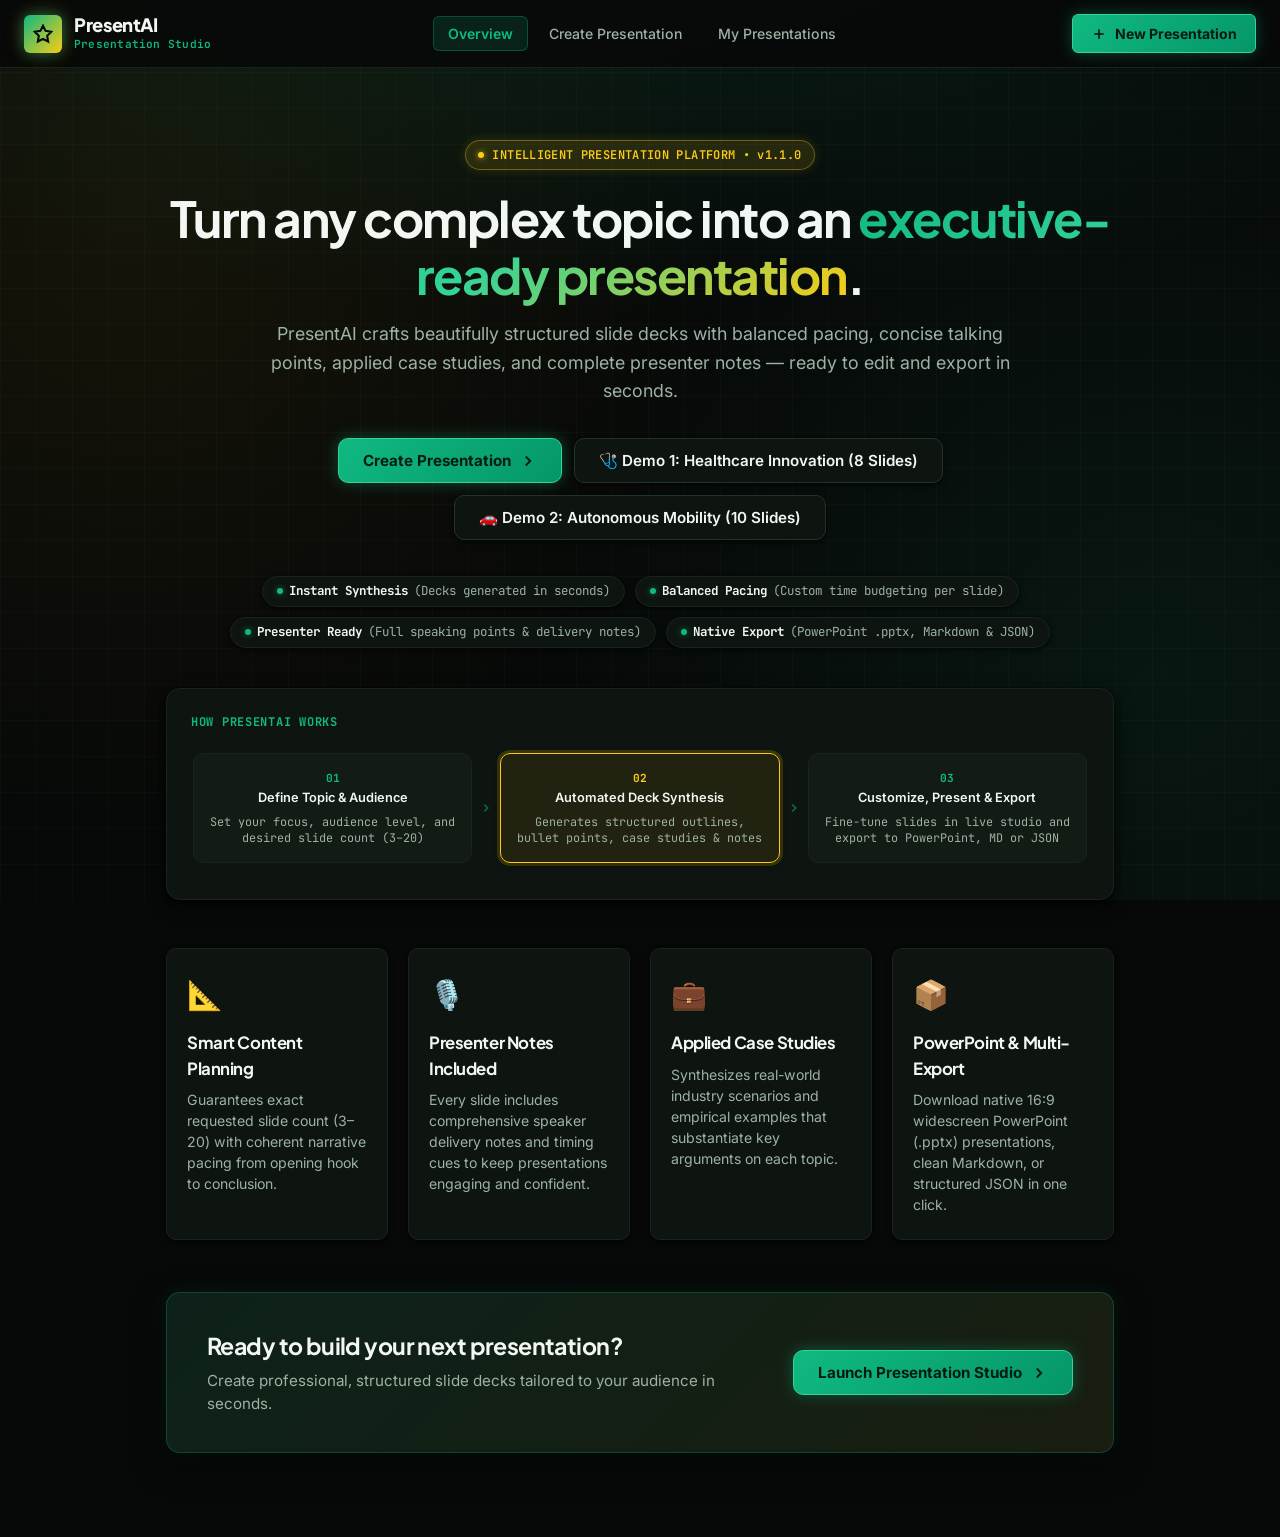
==== commit 803e77be: "feat(export): upgrade PPTX export to executive 16:9 widescreen layout and bump version to v1.1.0" ====
--- a/ai_presentation_generator/frontend/index.html
+++ b/ai_presentation_generator/frontend/index.html
@@ -48,7 +48,7 @@
       <div class="hero-section">
         <div class="badge-pill">
           <span class="badge-dot"></span>
-          INTELLIGENT PRESENTATION PLATFORM
+          INTELLIGENT PRESENTATION PLATFORM • v1.1.0
         </div>
         <h1 class="hero-headline">
           Turn any complex topic into an <span class="gradient-text">executive-ready presentation</span>.
@@ -634,6 +634,7 @@
     </div>
   </div>
 
+  <script src="assets/pptxgen.bundle.js" onerror="this.onerror=null;this.src='https://unpkg.com/pptxgenjs@3.12.0/dist/pptxgen.bundle.js';"></script>
   <script src="app.js"></script>
 </body>
 </html>
